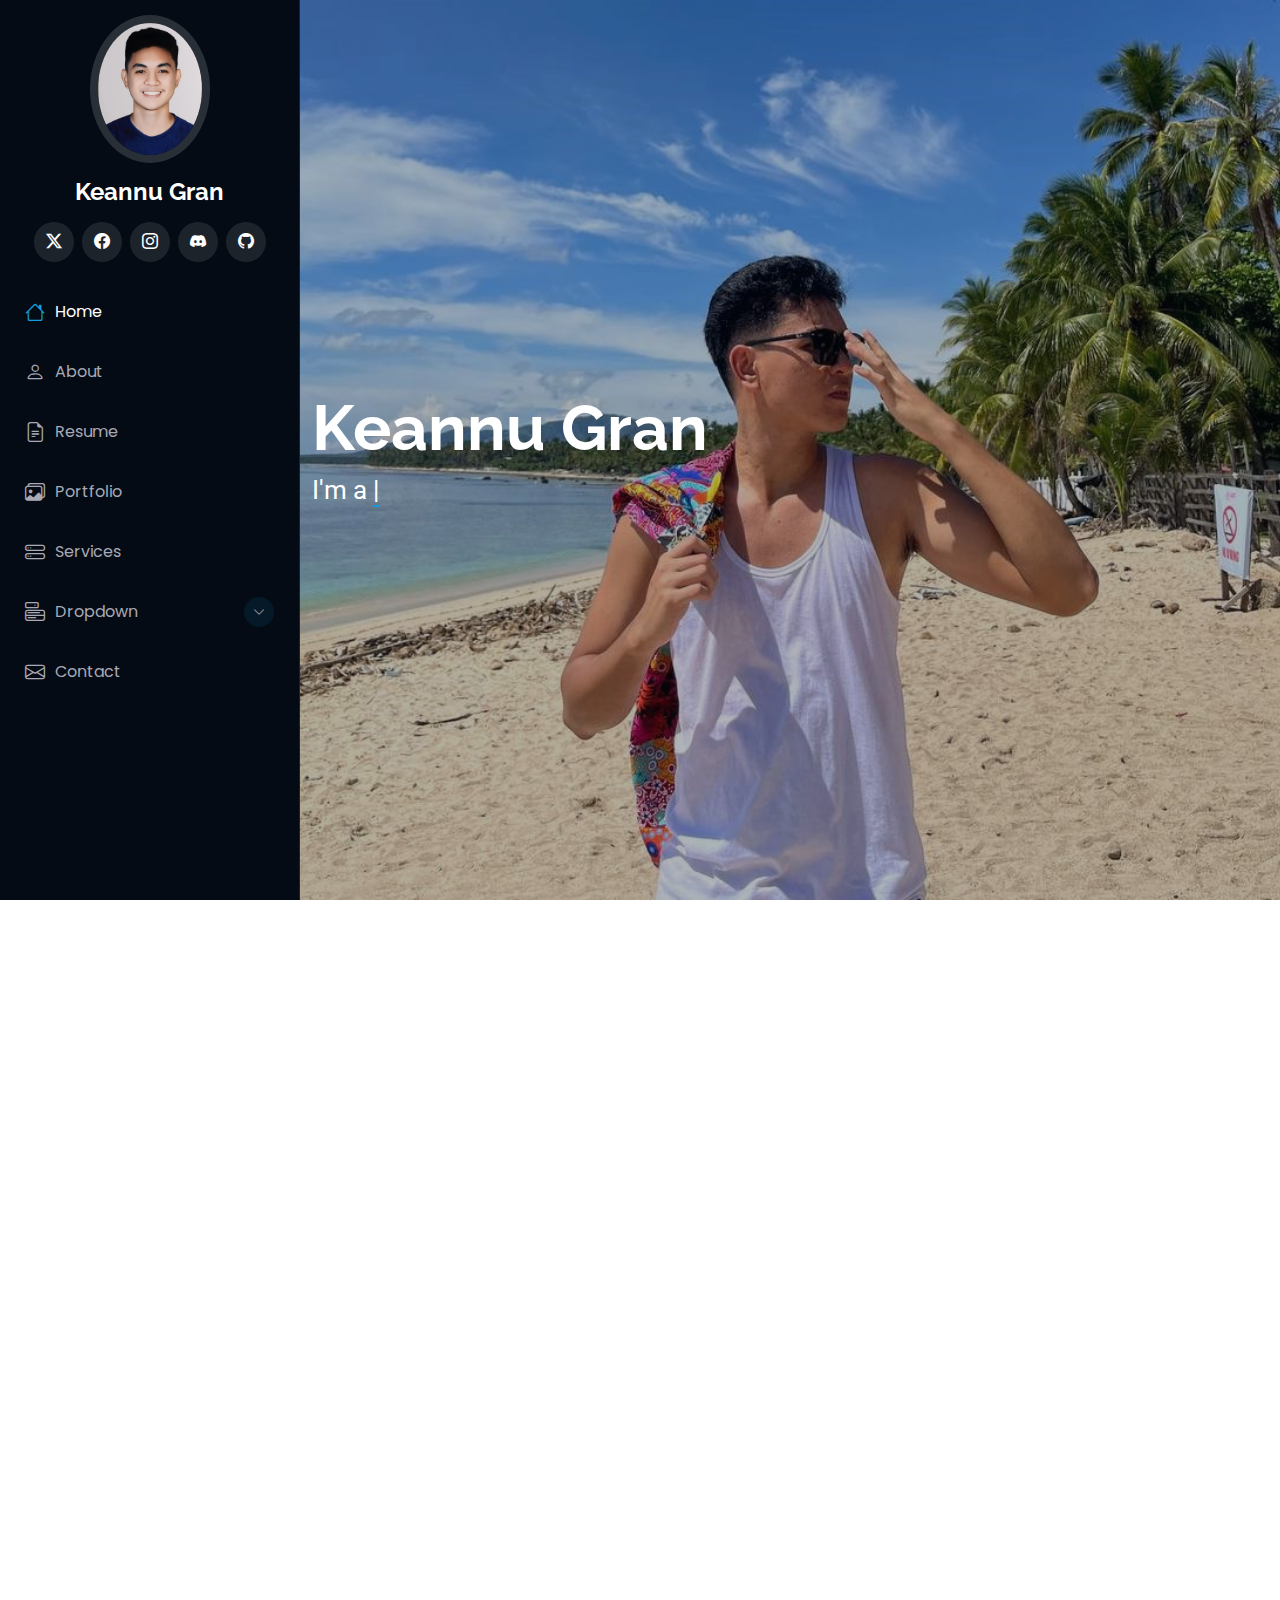
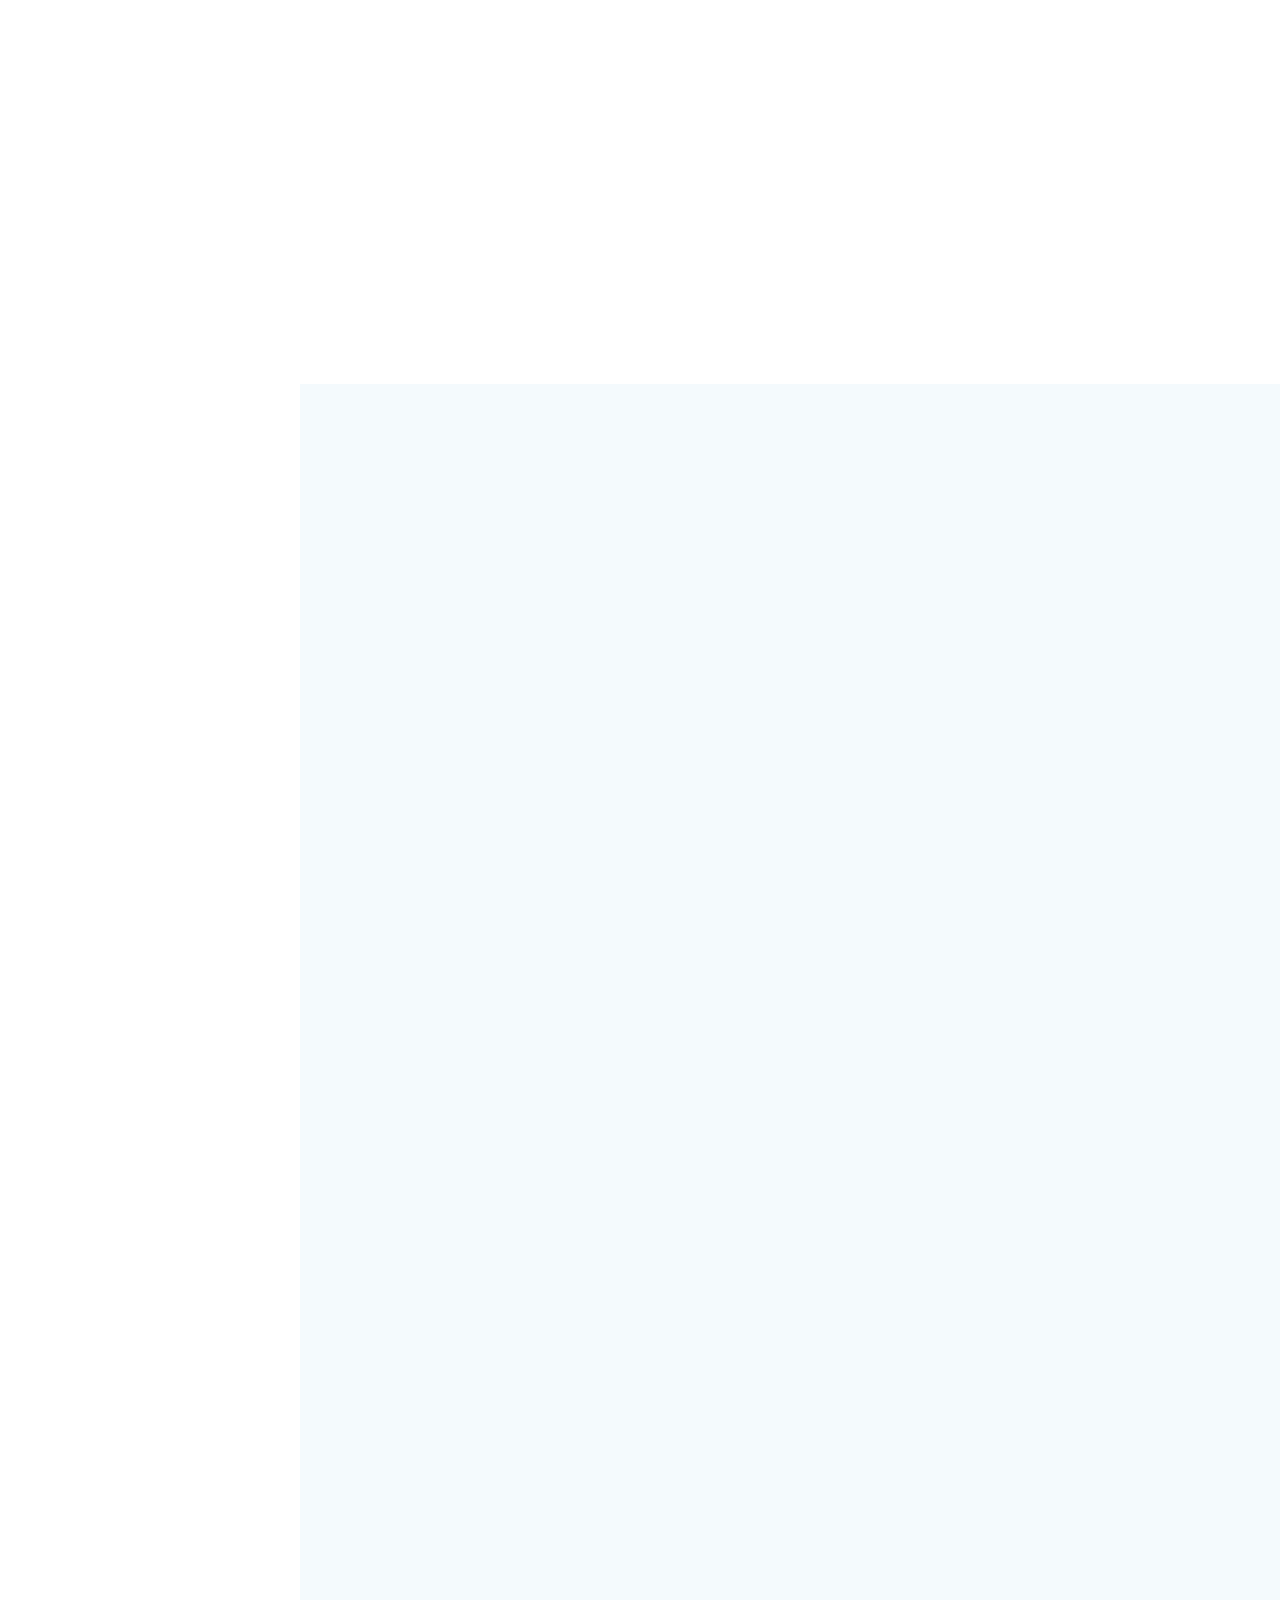
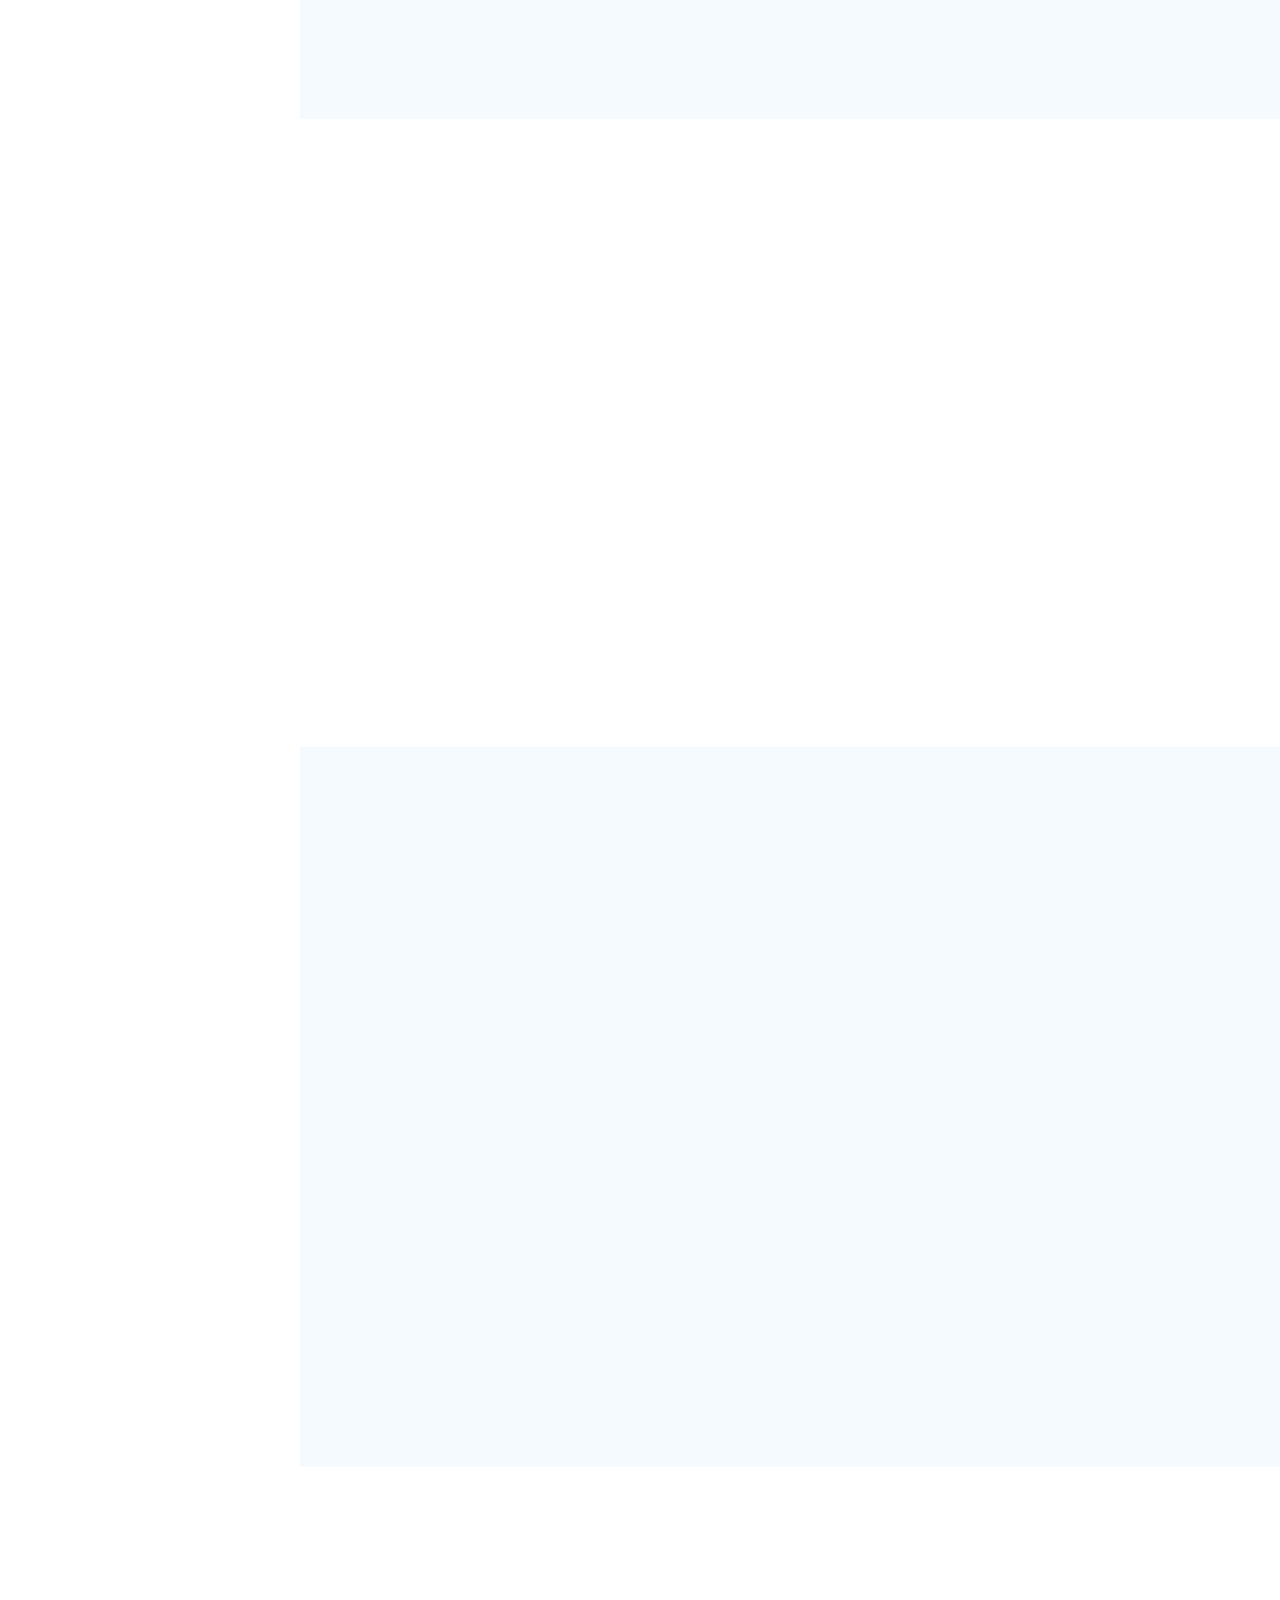
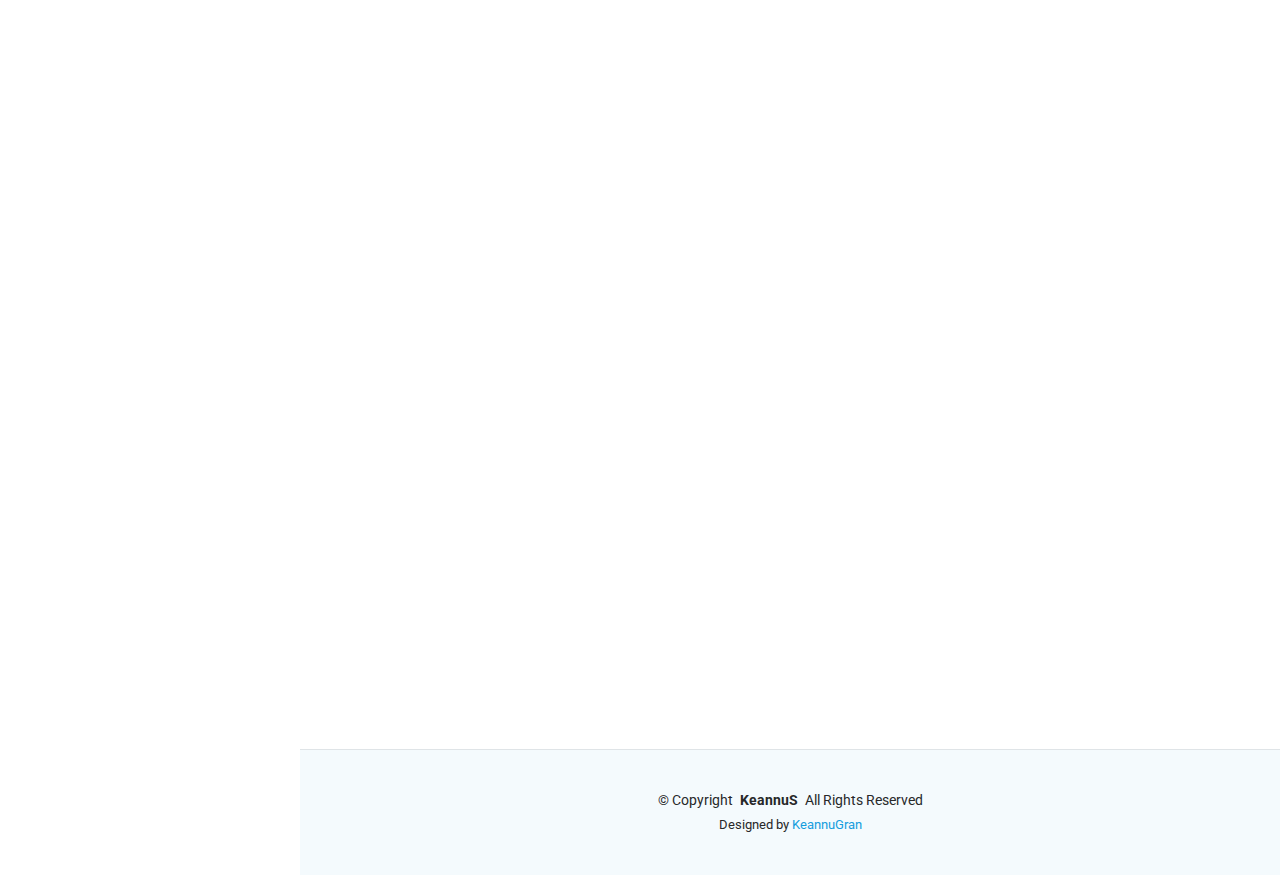
==== index.html @ 3f6cc51e "first commit" ====
<!DOCTYPE html>
<html lang="en">

<head>
  <meta charset="utf-8">
  <meta content="width=device-width, initial-scale=1.0" name="viewport">
  <title>Keannu Gran | Portfolio</title>
  <meta content="" name="description">
  <meta content="" name="keywords">

  <!-- Favicons -->
  <link href="assets/img/favicon.png" rel="icon">
  <link href="assets/img/apple-touch-icon.png" rel="apple-touch-icon">

  <!-- Fonts -->
  <link href="https://fonts.googleapis.com" rel="preconnect">
  <link href="https://fonts.gstatic.com" rel="preconnect" crossorigin>
  <link href="https://fonts.googleapis.com/css2?family=Roboto:ital,wght@0,100;0,300;0,400;0,500;0,700;0,900;1,100;1,300;1,400;1,500;1,700;1,900&family=Poppins:ital,wght@0,100;0,200;0,300;0,400;0,500;0,600;0,700;0,800;0,900;1,100;1,200;1,300;1,400;1,500;1,600;1,700;1,800;1,900&family=Raleway:ital,wght@0,100;0,200;0,300;0,400;0,500;0,600;0,700;0,800;0,900;1,100;1,200;1,300;1,400;1,500;1,600;1,700;1,800;1,900&display=swap" rel="stylesheet">

  <!-- Vendor CSS Files -->
  <link href="assets/vendor/bootstrap/css/bootstrap.min.css" rel="stylesheet">
  <link href="assets/vendor/bootstrap-icons/bootstrap-icons.css" rel="stylesheet">
  <link href="assets/vendor/aos/aos.css" rel="stylesheet">
  <link href="assets/vendor/glightbox/css/glightbox.min.css" rel="stylesheet">
  <link href="assets/vendor/swiper/swiper-bundle.min.css" rel="stylesheet">

  <!-- Main CSS File -->
  <link href="assets/css/main.css" rel="stylesheet">
</head>

<body class="index-page">

  <header id="header" class="header dark-background d-flex flex-column">
    <i class="header-toggle d-xl-none bi bi-list"></i>

    <div class="profile-img">
      <img src="assets/img/my-profile-img.jpg" alt="" class="img-fluid rounded-circle">
    </div>

    <a href="index.html" class="logo d-flex align-items-center justify-content-center">
      <h1 class="sitename">Keannu Gran</h1>
    </a>

    <div class="social-links text-center">
      <a href="#" class="twitter"><i class="bi bi-twitter-x"></i></a>
      <a href="#" class="facebook"><i class="bi bi-facebook"></i></a>
      <a href="#" class="instagram"><i class="bi bi-instagram"></i></a>
      <a href="#" class="discord"><i class="bi bi-discord"></i></a> 
      <a href="#" class="github"><i class="bi bi-github"></i></a>
    </div>

    <nav id="navmenu" class="navmenu">
      <ul>
        <li><a href="#hero" class="active"><i class="bi bi-house navicon"></i>Home</a></li>
        <li><a href="#about"><i class="bi bi-person navicon"></i> About</a></li>
        <li><a href="#resume"><i class="bi bi-file-earmark-text navicon"></i> Resume</a></li>
        <li><a href="#portfolio"><i class="bi bi-images navicon"></i> Portfolio</a></li>
        <li><a href="#services"><i class="bi bi-hdd-stack navicon"></i> Services</a></li>
        <li class="dropdown"><a href="#"><i class="bi bi-menu-button navicon"></i> <span>Dropdown</span> <i class="bi bi-chevron-down toggle-dropdown"></i></a>
          <ul>
            <li><a href="#">Dropdown 1</a></li>
            <li class="dropdown"><a href="#"><span>Deep Dropdown</span> <i class="bi bi-chevron-down toggle-dropdown"></i></a>
              <ul>
                <li><a href="#">Deep Dropdown 1</a></li>
                <li><a href="#">Deep Dropdown 2</a></li>
                <li><a href="#">Deep Dropdown 3</a></li>
                <li><a href="#">Deep Dropdown 4</a></li>
                <li><a href="#">Deep Dropdown 5</a></li>
              </ul>
            </li>
            <li><a href="#">Dropdown 2</a></li>
            <li><a href="#">Dropdown 3</a></li>
            <li><a href="#">Dropdown 4</a></li>
          </ul>
        </li>
        <li><a href="#contact"><i class="bi bi-envelope navicon"></i> Contact</a></li>
      </ul>
    </nav>

  </header>

  <main class="main">

    <!-- Hero Section -->
    <section id="hero" class="hero section dark-background">

      <img src="assets/img/home-bg.jpg" alt="" data-aos="fade-in" class="">

      <div class="container" data-aos="fade-up" data-aos-delay="100">
        <h2>Keannu Gran</h2>
        <p>I'm a <span class="typed" data-typed-items="Programmer, Singer, Netizen">BSIT Student</span><span class="typed-cursor typed-cursor--blink" aria-hidden="true"></span><span class="typed-cursor typed-cursor--blink" aria-hidden="true"></span></p>
      </div>

    </section>
    <!-- /Hero Section -->

    <!-- About Section -->
    <section id="about" class="about section">

      <!-- Section Title -->
      <div class="container section-title" data-aos="fade-up">
        <h2>About</h2>
        <p>I adore singing and playing the acoustic guitar. As a highly goal-oriented individual, you’ll always find me immersed in some activity—I truly cherish every moment. Whether you place me in school or in church, my active spirit remains unwavering. And, of course, nurturing my spiritual self is a priority.</p>
      </div>
      <!-- End Section Title -->

      <div class="container" data-aos="fade-up" data-aos-delay="100">

        <div class="row gy-4 justify-content-center">
          <div class="col-lg-4">
            <img src="assets/img/my-profile-img.jpg" class="img-fluid" alt="">
          </div>
          <div class="col-lg-8 content">
            <h2>App &amp; Web Developer.</h2>
            <p class="fst-italic py-3">
              Started making web and mobile applications to make projects for school and personal projects for our church's needs.
            </p>
            <div class="row">
              <div class="col-lg-6">
                <ul>
                  <li><i class="bi bi-chevron-right"></i> <strong>Birthday:</strong> <span>19 June 2002</span></li>
                  <li><i class="bi bi-chevron-right"></i> <strong>Website:</strong> <span>www.example.com</span></li>
                  <li><i class="bi bi-chevron-right"></i> <strong>Phone:</strong> <span>+63 921-660-4786</span></li>
                  <li><i class="bi bi-chevron-right"></i> <strong>City:</strong> <span>Panabo City,  Davao del Norte</span></li>
                </ul>
              </div>
              <div class="col-lg-6">
                <ul>
                  <li><i class="bi bi-chevron-right"></i> <strong>Age:</strong> <span>22</span></li>
                  <li><i class="bi bi-chevron-right"></i> <strong>Course:</strong> <span>BS in Information Technology</span></li>
                  <li><i class="bi bi-chevron-right"></i> <strong>Email:</strong> <span>main.grankeannu@gmail.com</span></li>
                  <li><i class="bi bi-chevron-right"></i> <strong>Religion:</strong> <span>Christian</span></li>
                </ul>
              </div>
            </div>
            <p class="py-3">
              Officiis eligendi itaque labore et dolorum mollitia officiis optio vero. Quisquam sunt adipisci omnis et ut. Nulla accusantium dolor incidunt officia tempore. Et eius omnis.
              Cupiditate ut dicta maxime officiis quidem quia. Sed et consectetur qui quia repellendus itaque neque.
            </p>
          </div>
        </div>

      </div>

    </section><!-- /About Section -->

    <!-- Stats Section -->
    <section id="stats" class="stats section">

      <div class="container" data-aos="fade-up" data-aos-delay="100">

        <div class="row gy-4">

          <div class="col-lg-3 col-md-6">
            <div class="stats-item">
              <i class="bi bi-emoji-smile"></i>
              <span data-purecounter-start="0" data-purecounter-end="232" data-purecounter-duration="1" class="purecounter"></span>
              <p><strong>Happy Clients</strong> <span>consequuntur quae</span></p>
            </div>
          </div><!-- End Stats Item -->

          <div class="col-lg-3 col-md-6">
            <div class="stats-item">
              <i class="bi bi-journal-richtext"></i>
              <span data-purecounter-start="0" data-purecounter-end="521" data-purecounter-duration="1" class="purecounter"></span>
              <p><strong>Projects</strong> <span>adipisci atque cum quia aut</span></p>
            </div>
          </div><!-- End Stats Item -->

          <div class="col-lg-3 col-md-6">
            <div class="stats-item">
              <i class="bi bi-headset"></i>
              <span data-purecounter-start="0" data-purecounter-end="1453" data-purecounter-duration="1" class="purecounter"></span>
              <p><strong>Hours Of Support</strong> <span>aut commodi quaerat</span></p>
            </div>
          </div><!-- End Stats Item -->

          <div class="col-lg-3 col-md-6">
            <div class="stats-item">
              <i class="bi bi-people"></i>
              <span data-purecounter-start="0" data-purecounter-end="32" data-purecounter-duration="1" class="purecounter"></span>
              <p><strong>Hard Workers</strong> <span>rerum asperiores dolor</span></p>
            </div>
          </div><!-- End Stats Item -->

        </div>

      </div>

    </section><!-- /Stats Section -->

    <!-- Skills Section -->
    <section id="skills" class="skills section light-background">

      <!-- Section Title -->
      <div class="container section-title" data-aos="fade-up">
        <h2>Skills</h2>
        <p>Necessitatibus eius consequatur ex aliquid fuga eum quidem sint consectetur velit</p>
      </div><!-- End Section Title -->

      <div class="container" data-aos="fade-up" data-aos-delay="100">

        <div class="row skills-content skills-animation">

          <div class="col-lg-6">

            <div class="progress">
              <span class="skill"><span>HTML</span> <i class="val">100%</i></span>
              <div class="progress-bar-wrap">
                <div class="progress-bar" role="progressbar" aria-valuenow="100" aria-valuemin="0" aria-valuemax="100"></div>
              </div>
            </div><!-- End Skills Item -->

            <div class="progress">
              <span class="skill"><span>CSS</span> <i class="val">90%</i></span>
              <div class="progress-bar-wrap">
                <div class="progress-bar" role="progressbar" aria-valuenow="90" aria-valuemin="0" aria-valuemax="100"></div>
              </div>
            </div><!-- End Skills Item -->

            <div class="progress">
              <span class="skill"><span>JavaScript</span> <i class="val">75%</i></span>
              <div class="progress-bar-wrap">
                <div class="progress-bar" role="progressbar" aria-valuenow="75" aria-valuemin="0" aria-valuemax="100"></div>
              </div>
            </div><!-- End Skills Item -->

          </div>

          <div class="col-lg-6">

            <div class="progress">
              <span class="skill"><span>PHP</span> <i class="val">80%</i></span>
              <div class="progress-bar-wrap">
                <div class="progress-bar" role="progressbar" aria-valuenow="80" aria-valuemin="0" aria-valuemax="100"></div>
              </div>
            </div><!-- End Skills Item -->

            <div class="progress">
              <span class="skill"><span>WordPress/CMS</span> <i class="val">90%</i></span>
              <div class="progress-bar-wrap">
                <div class="progress-bar" role="progressbar" aria-valuenow="90" aria-valuemin="0" aria-valuemax="100"></div>
              </div>
            </div><!-- End Skills Item -->

            <div class="progress">
              <span class="skill"><span>Photoshop</span> <i class="val">55%</i></span>
              <div class="progress-bar-wrap">
                <div class="progress-bar" role="progressbar" aria-valuenow="55" aria-valuemin="0" aria-valuemax="100"></div>
              </div>
            </div><!-- End Skills Item -->

          </div>

        </div>

      </div>

    </section><!-- /Skills Section -->

    <!-- Resume Section -->
    <section id="resume" class="resume section">

      <!-- Section Title -->
      <div class="container section-title" data-aos="fade-up">
        <h2>Resume</h2>
        <p>Magnam dolores commodi suscipit. Necessitatibus eius consequatur ex aliquid fuga eum quidem. Sit sint consectetur velit. Quisquam quos quisquam cupiditate. Et nemo qui impedit suscipit alias ea. Quia fugiat sit in iste officiis commodi quidem hic quas.</p>
      </div><!-- End Section Title -->

      <div class="container">

        <div class="row">

          <div class="col-lg-6" data-aos="fade-up" data-aos-delay="100">
            <h3 class="resume-title">Sumary</h3>

            <div class="resume-item pb-0">
              <h4>Brandon Johnson</h4>
              <p><em>Innovative and deadline-driven Graphic Designer with 3+ years of experience designing and developing user-centered digital/print marketing material from initial concept to final, polished deliverable.</em></p>
              <ul>
                <li>Portland par 127,Orlando, FL</li>
                <li>(123) 456-7891</li>
                <li>alice.barkley@example.com</li>
              </ul>
            </div><!-- Edn Resume Item -->

            <h3 class="resume-title">Education</h3>
            <div class="resume-item">
              <h4>Master of Fine Arts &amp; Graphic Design</h4>
              <h5>2015 - 2016</h5>
              <p><em>Rochester Institute of Technology, Rochester, NY</em></p>
              <p>Qui deserunt veniam. Et sed aliquam labore tempore sed quisquam iusto autem sit. Ea vero voluptatum qui ut dignissimos deleniti nerada porti sand markend</p>
            </div><!-- Edn Resume Item -->

            <div class="resume-item">
              <h4>Bachelor of Fine Arts &amp; Graphic Design</h4>
              <h5>2010 - 2014</h5>
              <p><em>Rochester Institute of Technology, Rochester, NY</em></p>
              <p>Quia nobis sequi est occaecati aut. Repudiandae et iusto quae reiciendis et quis Eius vel ratione eius unde vitae rerum voluptates asperiores voluptatem Earum molestiae consequatur neque etlon sader mart dila</p>
            </div><!-- Edn Resume Item -->

          </div>

          <div class="col-lg-6" data-aos="fade-up" data-aos-delay="200">
            <h3 class="resume-title">Professional Experience</h3>
            <div class="resume-item">
              <h4>Senior graphic design specialist</h4>
              <h5>2019 - Present</h5>
              <p><em>Experion, New York, NY </em></p>
              <ul>
                <li>Lead in the design, development, and implementation of the graphic, layout, and production communication materials</li>
                <li>Delegate tasks to the 7 members of the design team and provide counsel on all aspects of the project. </li>
                <li>Supervise the assessment of all graphic materials in order to ensure quality and accuracy of the design</li>
                <li>Oversee the efficient use of production project budgets ranging from $2,000 - $25,000</li>
              </ul>
            </div><!-- Edn Resume Item -->

            <div class="resume-item">
              <h4>Graphic design specialist</h4>
              <h5>2017 - 2018</h5>
              <p><em>Stepping Stone Advertising, New York, NY</em></p>
              <ul>
                <li>Developed numerous marketing programs (logos, brochures,infographics, presentations, and advertisements).</li>
                <li>Managed up to 5 projects or tasks at a given time while under pressure</li>
                <li>Recommended and consulted with clients on the most appropriate graphic design</li>
                <li>Created 4+ design presentations and proposals a month for clients and account managers</li>
              </ul>
            </div><!-- Edn Resume Item -->

          </div>

        </div>

      </div>

    </section><!-- /Resume Section -->

    <!-- Portfolio Section -->
    <section id="portfolio" class="portfolio section light-background">

      <!-- Section Title -->
      <div class="container section-title" data-aos="fade-up">
        <h2>Portfolio</h2>
        <p>Magnam dolores commodi suscipit. Necessitatibus eius consequatur ex aliquid fuga eum quidem. Sit sint consectetur velit. Quisquam quos quisquam cupiditate. Et nemo qui impedit suscipit alias ea. Quia fugiat sit in iste officiis commodi quidem hic quas.</p>
      </div><!-- End Section Title -->

      <div class="container">

        <div class="isotope-layout" data-default-filter="*" data-layout="masonry" data-sort="original-order">

          <ul class="portfolio-filters isotope-filters" data-aos="fade-up" data-aos-delay="100">
            <li data-filter="*" class="filter-active">All</li>
            <li data-filter=".filter-app">App</li>
            <li data-filter=".filter-product">Product</li>
            <li data-filter=".filter-branding">Branding</li>
            <li data-filter=".filter-books">Books</li>
          </ul><!-- End Portfolio Filters -->

          <div class="row gy-4 isotope-container" data-aos="fade-up" data-aos-delay="200">

            <div class="col-lg-4 col-md-6 portfolio-item isotope-item filter-app">
              <div class="portfolio-content h-100">
                <img src="assets/img/portfolio/app-1.jpg" class="img-fluid" alt="">
                <div class="portfolio-info">
                  <h4>App 1</h4>
                  <p>Lorem ipsum, dolor sit amet consectetur</p>
                  <a href="assets/img/portfolio/app-1.jpg" title="App 1" data-gallery="portfolio-gallery-app" class="glightbox preview-link"><i class="bi bi-zoom-in"></i></a>
                  <a href="portfolio-details.html" title="More Details" class="details-link"><i class="bi bi-link-45deg"></i></a>
                </div>
              </div>
            </div><!-- End Portfolio Item -->

            <div class="col-lg-4 col-md-6 portfolio-item isotope-item filter-product">
              <div class="portfolio-content h-100">
                <img src="assets/img/portfolio/product-1.jpg" class="img-fluid" alt="">
                <div class="portfolio-info">
                  <h4>Product 1</h4>
                  <p>Lorem ipsum, dolor sit amet consectetur</p>
                  <a href="assets/img/portfolio/product-1.jpg" title="Product 1" data-gallery="portfolio-gallery-product" class="glightbox preview-link"><i class="bi bi-zoom-in"></i></a>
                  <a href="portfolio-details.html" title="More Details" class="details-link"><i class="bi bi-link-45deg"></i></a>
                </div>
              </div>
            </div><!-- End Portfolio Item -->

            <div class="col-lg-4 col-md-6 portfolio-item isotope-item filter-branding">
              <div class="portfolio-content h-100">
                <img src="assets/img/portfolio/branding-1.jpg" class="img-fluid" alt="">
                <div class="portfolio-info">
                  <h4>Branding 1</h4>
                  <p>Lorem ipsum, dolor sit amet consectetur</p>
                  <a href="assets/img/portfolio/branding-1.jpg" title="Branding 1" data-gallery="portfolio-gallery-branding" class="glightbox preview-link"><i class="bi bi-zoom-in"></i></a>
                  <a href="portfolio-details.html" title="More Details" class="details-link"><i class="bi bi-link-45deg"></i></a>
                </div>
              </div>
            </div><!-- End Portfolio Item -->

            <div class="col-lg-4 col-md-6 portfolio-item isotope-item filter-books">
              <div class="portfolio-content h-100">
                <img src="assets/img/portfolio/books-1.jpg" class="img-fluid" alt="">
                <div class="portfolio-info">
                  <h4>Books 1</h4>
                  <p>Lorem ipsum, dolor sit amet consectetur</p>
                  <a href="assets/img/portfolio/books-1.jpg" title="Branding 1" data-gallery="portfolio-gallery-book" class="glightbox preview-link"><i class="bi bi-zoom-in"></i></a>
                  <a href="portfolio-details.html" title="More Details" class="details-link"><i class="bi bi-link-45deg"></i></a>
                </div>
              </div>
            </div><!-- End Portfolio Item -->

            <div class="col-lg-4 col-md-6 portfolio-item isotope-item filter-app">
              <div class="portfolio-content h-100">
                <img src="assets/img/portfolio/app-2.jpg" class="img-fluid" alt="">
                <div class="portfolio-info">
                  <h4>App 2</h4>
                  <p>Lorem ipsum, dolor sit amet consectetur</p>
                  <a href="assets/img/portfolio/app-2.jpg" title="App 2" data-gallery="portfolio-gallery-app" class="glightbox preview-link"><i class="bi bi-zoom-in"></i></a>
                  <a href="portfolio-details.html" title="More Details" class="details-link"><i class="bi bi-link-45deg"></i></a>
                </div>
              </div>
            </div><!-- End Portfolio Item -->

            <div class="col-lg-4 col-md-6 portfolio-item isotope-item filter-product">
              <div class="portfolio-content h-100">
                <img src="assets/img/portfolio/product-2.jpg" class="img-fluid" alt="">
                <div class="portfolio-info">
                  <h4>Product 2</h4>
                  <p>Lorem ipsum, dolor sit amet consectetur</p>
                  <a href="assets/img/portfolio/product-2.jpg" title="Product 2" data-gallery="portfolio-gallery-product" class="glightbox preview-link"><i class="bi bi-zoom-in"></i></a>
                  <a href="portfolio-details.html" title="More Details" class="details-link"><i class="bi bi-link-45deg"></i></a>
                </div>
              </div>
            </div><!-- End Portfolio Item -->

            <div class="col-lg-4 col-md-6 portfolio-item isotope-item filter-branding">
              <div class="portfolio-content h-100">
                <img src="assets/img/portfolio/branding-2.jpg" class="img-fluid" alt="">
                <div class="portfolio-info">
                  <h4>Branding 2</h4>
                  <p>Lorem ipsum, dolor sit amet consectetur</p>
                  <a href="assets/img/portfolio/branding-2.jpg" title="Branding 2" data-gallery="portfolio-gallery-branding" class="glightbox preview-link"><i class="bi bi-zoom-in"></i></a>
                  <a href="portfolio-details.html" title="More Details" class="details-link"><i class="bi bi-link-45deg"></i></a>
                </div>
              </div>
            </div><!-- End Portfolio Item -->

            <div class="col-lg-4 col-md-6 portfolio-item isotope-item filter-books">
              <div class="portfolio-content h-100">
                <img src="assets/img/portfolio/books-2.jpg" class="img-fluid" alt="">
                <div class="portfolio-info">
                  <h4>Books 2</h4>
                  <p>Lorem ipsum, dolor sit amet consectetur</p>
                  <a href="assets/img/portfolio/books-2.jpg" title="Branding 2" data-gallery="portfolio-gallery-book" class="glightbox preview-link"><i class="bi bi-zoom-in"></i></a>
                  <a href="portfolio-details.html" title="More Details" class="details-link"><i class="bi bi-link-45deg"></i></a>
                </div>
              </div>
            </div><!-- End Portfolio Item -->

            <div class="col-lg-4 col-md-6 portfolio-item isotope-item filter-app">
              <div class="portfolio-content h-100">
                <img src="assets/img/portfolio/app-3.jpg" class="img-fluid" alt="">
                <div class="portfolio-info">
                  <h4>App 3</h4>
                  <p>Lorem ipsum, dolor sit amet consectetur</p>
                  <a href="assets/img/portfolio/app-3.jpg" title="App 3" data-gallery="portfolio-gallery-app" class="glightbox preview-link"><i class="bi bi-zoom-in"></i></a>
                  <a href="portfolio-details.html" title="More Details" class="details-link"><i class="bi bi-link-45deg"></i></a>
                </div>
              </div>
            </div><!-- End Portfolio Item -->

            <div class="col-lg-4 col-md-6 portfolio-item isotope-item filter-product">
              <div class="portfolio-content h-100">
                <img src="assets/img/portfolio/product-3.jpg" class="img-fluid" alt="">
                <div class="portfolio-info">
                  <h4>Product 3</h4>
                  <p>Lorem ipsum, dolor sit amet consectetur</p>
                  <a href="assets/img/portfolio/product-3.jpg" title="Product 3" data-gallery="portfolio-gallery-product" class="glightbox preview-link"><i class="bi bi-zoom-in"></i></a>
                  <a href="portfolio-details.html" title="More Details" class="details-link"><i class="bi bi-link-45deg"></i></a>
                </div>
              </div>
            </div><!-- End Portfolio Item -->

            <div class="col-lg-4 col-md-6 portfolio-item isotope-item filter-branding">
              <div class="portfolio-content h-100">
                <img src="assets/img/portfolio/branding-3.jpg" class="img-fluid" alt="">
                <div class="portfolio-info">
                  <h4>Branding 3</h4>
                  <p>Lorem ipsum, dolor sit amet consectetur</p>
                  <a href="assets/img/portfolio/branding-3.jpg" title="Branding 2" data-gallery="portfolio-gallery-branding" class="glightbox preview-link"><i class="bi bi-zoom-in"></i></a>
                  <a href="portfolio-details.html" title="More Details" class="details-link"><i class="bi bi-link-45deg"></i></a>
                </div>
              </div>
            </div><!-- End Portfolio Item -->

            <div class="col-lg-4 col-md-6 portfolio-item isotope-item filter-books">
              <div class="portfolio-content h-100">
                <img src="assets/img/portfolio/books-3.jpg" class="img-fluid" alt="">
                <div class="portfolio-info">
                  <h4>Books 3</h4>
                  <p>Lorem ipsum, dolor sit amet consectetur</p>
                  <a href="assets/img/portfolio/books-3.jpg" title="Branding 3" data-gallery="portfolio-gallery-book" class="glightbox preview-link"><i class="bi bi-zoom-in"></i></a>
                  <a href="portfolio-details.html" title="More Details" class="details-link"><i class="bi bi-link-45deg"></i></a>
                </div>
              </div>
            </div><!-- End Portfolio Item -->

          </div><!-- End Portfolio Container -->

        </div>

      </div>

    </section><!-- /Portfolio Section -->

    <!-- Services Section -->
    <section id="services" class="services section">

      <!-- Section Title -->
      <div class="container section-title" data-aos="fade-up">
        <h2>Services</h2>
        <p>Magnam dolores commodi suscipit. Necessitatibus eius consequatur ex aliquid fuga eum quidem. Sit sint consectetur velit. Quisquam quos quisquam cupiditate. Et nemo qui impedit suscipit alias ea. Quia fugiat sit in iste officiis commodi quidem hic quas.</p>
      </div><!-- End Section Title -->

      <div class="container">

        <div class="row gy-4">

          <div class="col-lg-4 col-md-6 service-item d-flex" data-aos="fade-up" data-aos-delay="100">
            <div class="icon flex-shrink-0"><i class="bi bi-briefcase"></i></div>
            <div>
              <h4 class="title"><a href="service-details.html" class="stretched-link">Lorem Ipsum</a></h4>
              <p class="description">Voluptatum deleniti atque corrupti quos dolores et quas molestias excepturi sint occaecati cupiditate non provident</p>
            </div>
          </div>
          <!-- End Service Item -->

          <div class="col-lg-4 col-md-6 service-item d-flex" data-aos="fade-up" data-aos-delay="200">
            <div class="icon flex-shrink-0"><i class="bi bi-card-checklist"></i></div>
            <div>
              <h4 class="title"><a href="service-details.html" class="stretched-link">Dolor Sitema</a></h4>
              <p class="description">Minim veniam, quis nostrud exercitation ullamco laboris nisi ut aliquip ex ea commodo consequat tarad limino ata</p>
            </div>
          </div><!-- End Service Item -->

          <div class="col-lg-4 col-md-6 service-item d-flex" data-aos="fade-up" data-aos-delay="300">
            <div class="icon flex-shrink-0"><i class="bi bi-bar-chart"></i></div>
            <div>
              <h4 class="title"><a href="service-details.html" class="stretched-link">Sed ut perspiciatis</a></h4>
              <p class="description">Duis aute irure dolor in reprehenderit in voluptate velit esse cillum dolore eu fugiat nulla pariatur</p>
            </div>
          </div><!-- End Service Item -->

          <div class="col-lg-4 col-md-6 service-item d-flex" data-aos="fade-up" data-aos-delay="400">
            <div class="icon flex-shrink-0"><i class="bi bi-binoculars"></i></div>
            <div>
              <h4 class="title"><a href="service-details.html" class="stretched-link">Magni Dolores</a></h4>
              <p class="description">Excepteur sint occaecat cupidatat non proident, sunt in culpa qui officia deserunt mollit anim id est laborum</p>
            </div>
          </div><!-- End Service Item -->

          <div class="col-lg-4 col-md-6 service-item d-flex" data-aos="fade-up" data-aos-delay="500">
            <div class="icon flex-shrink-0"><i class="bi bi-brightness-high"></i></div>
            <div>
              <h4 class="title"><a href="service-details.html" class="stretched-link">Nemo Enim</a></h4>
              <p class="description">At vero eos et accusamus et iusto odio dignissimos ducimus qui blanditiis praesentium voluptatum deleniti atque</p>
            </div>
          </div><!-- End Service Item -->

          <div class="col-lg-4 col-md-6 service-item d-flex" data-aos="fade-up" data-aos-delay="600">
            <div class="icon flex-shrink-0"><i class="bi bi-calendar4-week"></i></div>
            <div>
              <h4 class="title"><a href="service-details.html" class="stretched-link">Eiusmod Tempor</a></h4>
              <p class="description">Et harum quidem rerum facilis est et expedita distinctio. Nam libero tempore, cum soluta nobis est eligendi</p>
            </div>
          </div><!-- End Service Item -->

        </div>

      </div>

    </section><!-- /Services Section -->

    <!-- Testimonials Section -->
    <section id="testimonials" class="testimonials section light-background">

      <!-- Section Title -->
      <div class="container section-title" data-aos="fade-up">
        <h2>Testimonials</h2>
        <p>Necessitatibus eius consequatur ex aliquid fuga eum quidem sint consectetur velit</p>
      </div><!-- End Section Title -->

      <div class="container" data-aos="fade-up" data-aos-delay="100">

        <div class="swiper init-swiper">
          <script type="application/json" class="swiper-config">
            {
              "loop": true,
              "speed": 600,
              "autoplay": {
                "delay": 5000
              },
              "slidesPerView": "auto",
              "pagination": {
                "el": ".swiper-pagination",
                "type": "bullets",
                "clickable": true
              },
              "breakpoints": {
                "320": {
                  "slidesPerView": 1,
                  "spaceBetween": 40
                },
                "1200": {
                  "slidesPerView": 3,
                  "spaceBetween": 1
                }
              }
            }
          </script>
          <div class="swiper-wrapper">

            <div class="swiper-slide">
              <div class="testimonial-item">
                <p>
                  <i class="bi bi-quote quote-icon-left"></i>
                  <span>Proin iaculis purus consequat sem cure digni ssim donec porttitora entum suscipit rhoncus. Accusantium quam, ultricies eget id, aliquam eget nibh et. Maecen aliquam, risus at semper.</span>
                  <i class="bi bi-quote quote-icon-right"></i>
                </p>
                <img src="assets/img/testimonials/testimonials-1.jpg" class="testimonial-img" alt="">
                <h3>Saul Goodman</h3>
                <h4>Ceo &amp; Founder</h4>
              </div>
            </div><!-- End testimonial item -->

            <div class="swiper-slide">
              <div class="testimonial-item">
                <p>
                  <i class="bi bi-quote quote-icon-left"></i>
                  <span>Export tempor illum tamen malis malis eram quae irure esse labore quem cillum quid malis quorum velit fore eram velit sunt aliqua noster fugiat irure amet legam anim culpa.</span>
                  <i class="bi bi-quote quote-icon-right"></i>
                </p>
                <img src="assets/img/testimonials/testimonials-2.jpg" class="testimonial-img" alt="">
                <h3>Sara Wilsson</h3>
                <h4>Designer</h4>
              </div>
            </div><!-- End testimonial item -->

            <div class="swiper-slide">
              <div class="testimonial-item">
                <p>
                  <i class="bi bi-quote quote-icon-left"></i>
                  <span>Enim nisi quem export duis labore cillum quae magna enim sint quorum nulla quem veniam duis minim tempor labore quem eram duis noster aute amet eram fore quis sint minim.</span>
                  <i class="bi bi-quote quote-icon-right"></i>
                </p>
                <img src="assets/img/testimonials/testimonials-3.jpg" class="testimonial-img" alt="">
                <h3>Jena Karlis</h3>
                <h4>Store Owner</h4>
              </div>
            </div><!-- End testimonial item -->

            <div class="swiper-slide">
              <div class="testimonial-item">
                <p>
                  <i class="bi bi-quote quote-icon-left"></i>
                  <span>Fugiat enim eram quae cillum dolore dolor amet nulla culpa multos export minim fugiat dolor enim duis veniam ipsum anim magna sunt elit fore quem dolore labore illum veniam.</span>
                  <i class="bi bi-quote quote-icon-right"></i>
                </p>
                <img src="assets/img/testimonials/testimonials-4.jpg" class="testimonial-img" alt="">
                <h3>Matt Brandon</h3>
                <h4>Freelancer</h4>
              </div>
            </div><!-- End testimonial item -->

            <div class="swiper-slide">
              <div class="testimonial-item">
                <p>
                  <i class="bi bi-quote quote-icon-left"></i>
                  <span>Quis quorum aliqua sint quem legam fore sunt eram irure aliqua veniam tempor noster veniam sunt culpa nulla illum cillum fugiat legam esse veniam culpa fore nisi cillum quid.</span>
                  <i class="bi bi-quote quote-icon-right"></i>
                </p>
                <img src="assets/img/testimonials/testimonials-5.jpg" class="testimonial-img" alt="">
                <h3>John Larson</h3>
                <h4>Entrepreneur</h4>
              </div>
            </div><!-- End testimonial item -->

          </div>
          <div class="swiper-pagination"></div>
        </div>

      </div>

    </section><!-- /Testimonials Section -->

    <!-- Contact Section -->
    <section id="contact" class="contact section">

      <!-- Section Title -->
      <div class="container section-title" data-aos="fade-up">
        <h2>Contact</h2>
        <p>Necessitatibus eius consequatur ex aliquid fuga eum quidem sint consectetur velit</p>
      </div><!-- End Section Title -->

      <div class="container" data-aos="fade-up" data-aos-delay="100">

        <div class="row gy-4">

          <div class="col-lg-5">

            <div class="info-wrap">
              <div class="info-item d-flex" data-aos="fade-up" data-aos-delay="200">
                <i class="bi bi-geo-alt flex-shrink-0"></i>
                <div>
                  <h3>Address</h3>
                  <p>A108 Adam Street, New York, NY 535022</p>
                </div>
              </div><!-- End Info Item -->

              <div class="info-item d-flex" data-aos="fade-up" data-aos-delay="300">
                <i class="bi bi-telephone flex-shrink-0"></i>
                <div>
                  <h3>Call Us</h3>
                  <p>+1 5589 55488 55</p>
                </div>
              </div><!-- End Info Item -->

              <div class="info-item d-flex" data-aos="fade-up" data-aos-delay="400">
                <i class="bi bi-envelope flex-shrink-0"></i>
                <div>
                  <h3>Email Us</h3>
                  <p>info@example.com</p>
                </div>
              </div><!-- End Info Item -->

              <iframe src="https://www.google.com/maps/embed?pb=!1m14!1m8!1m3!1d48389.78314118045!2d-74.006138!3d40.710059!3m2!1i1024!2i768!4f13.1!3m3!1m2!1s0x89c25a22a3bda30d%3A0xb89d1fe6bc499443!2sDowntown%20Conference%20Center!5e0!3m2!1sen!2sus!4v1676961268712!5m2!1sen!2sus" frameborder="0" style="border:0; width: 100%; height: 270px;" allowfullscreen="" loading="lazy" referrerpolicy="no-referrer-when-downgrade"></iframe>
            </div>
          </div>

          <div class="col-lg-7">
            <form action="forms/contact.php" method="post" class="php-email-form" data-aos="fade-up" data-aos-delay="200">
              <div class="row gy-4">

                <div class="col-md-6">
                  <label for="name-field" class="pb-2">Your Name</label>
                  <input type="text" name="name" id="name-field" class="form-control" required="">
                </div>

                <div class="col-md-6">
                  <label for="email-field" class="pb-2">Your Email</label>
                  <input type="email" class="form-control" name="email" id="email-field" required="">
                </div>

                <div class="col-md-12">
                  <label for="subject-field" class="pb-2">Subject</label>
                  <input type="text" class="form-control" name="subject" id="subject-field" required="">
                </div>

                <div class="col-md-12">
                  <label for="message-field" class="pb-2">Message</label>
                  <textarea class="form-control" name="message" rows="10" id="message-field" required=""></textarea>
                </div>

                <div class="col-md-12 text-center">
                  <div class="loading">Loading</div>
                  <div class="error-message"></div>
                  <div class="sent-message">Your message has been sent. Thank you!</div>

                  <button type="submit">Send Message</button>
                </div>

              </div>
            </form>
          </div><!-- End Contact Form -->

        </div>

      </div>

    </section><!-- /Contact Section -->

  </main>

  <footer id="footer" class="footer position-relative light-background">

    <div class="container">
      <div class="copyright text-center ">
        <p>© <span>Copyright</span> <strong class="px-1 sitename">KeannuS</strong> <span>All Rights Reserved</span></p>
      </div>
      <div class="credits">
        <!-- All the links in the footer should remain intact. -->
        <!-- You can delete the links only if you've purchased the pro version. -->
        <!-- Licensing information: https://bootstrapmade.com/license/ -->
        <!-- Purchase the pro version with working PHP/AJAX contact form: [buy-url] -->
        Designed by <a href="">KeannuGran</a>
      </div>
    </div>

  </footer>

  <!-- Scroll Top -->
  <a href="#" id="scroll-top" class="scroll-top d-flex align-items-center justify-content-center"><i class="bi bi-arrow-up-short"></i></a>

  <!-- Preloader -->
  <div id="preloader"></div>

  <!-- Vendor JS Files -->
  <script src="assets/vendor/bootstrap/js/bootstrap.bundle.min.js"></script>
  <script src="assets/vendor/php-email-form/validate.js"></script>
  <script src="assets/vendor/aos/aos.js"></script>
  <script src="assets/vendor/typed.js/typed.umd.js"></script>
  <script src="assets/vendor/purecounter/purecounter_vanilla.js"></script>
  <script src="assets/vendor/waypoints/noframework.waypoints.js"></script>
  <script src="assets/vendor/glightbox/js/glightbox.min.js"></script>
  <script src="assets/vendor/imagesloaded/imagesloaded.pkgd.min.js"></script>
  <script src="assets/vendor/isotope-layout/isotope.pkgd.min.js"></script>
  <script src="assets/vendor/swiper/swiper-bundle.min.js"></script>

  <!-- Main JS File -->
  <script src="assets/js/main.js"></script>

</body>

</html>
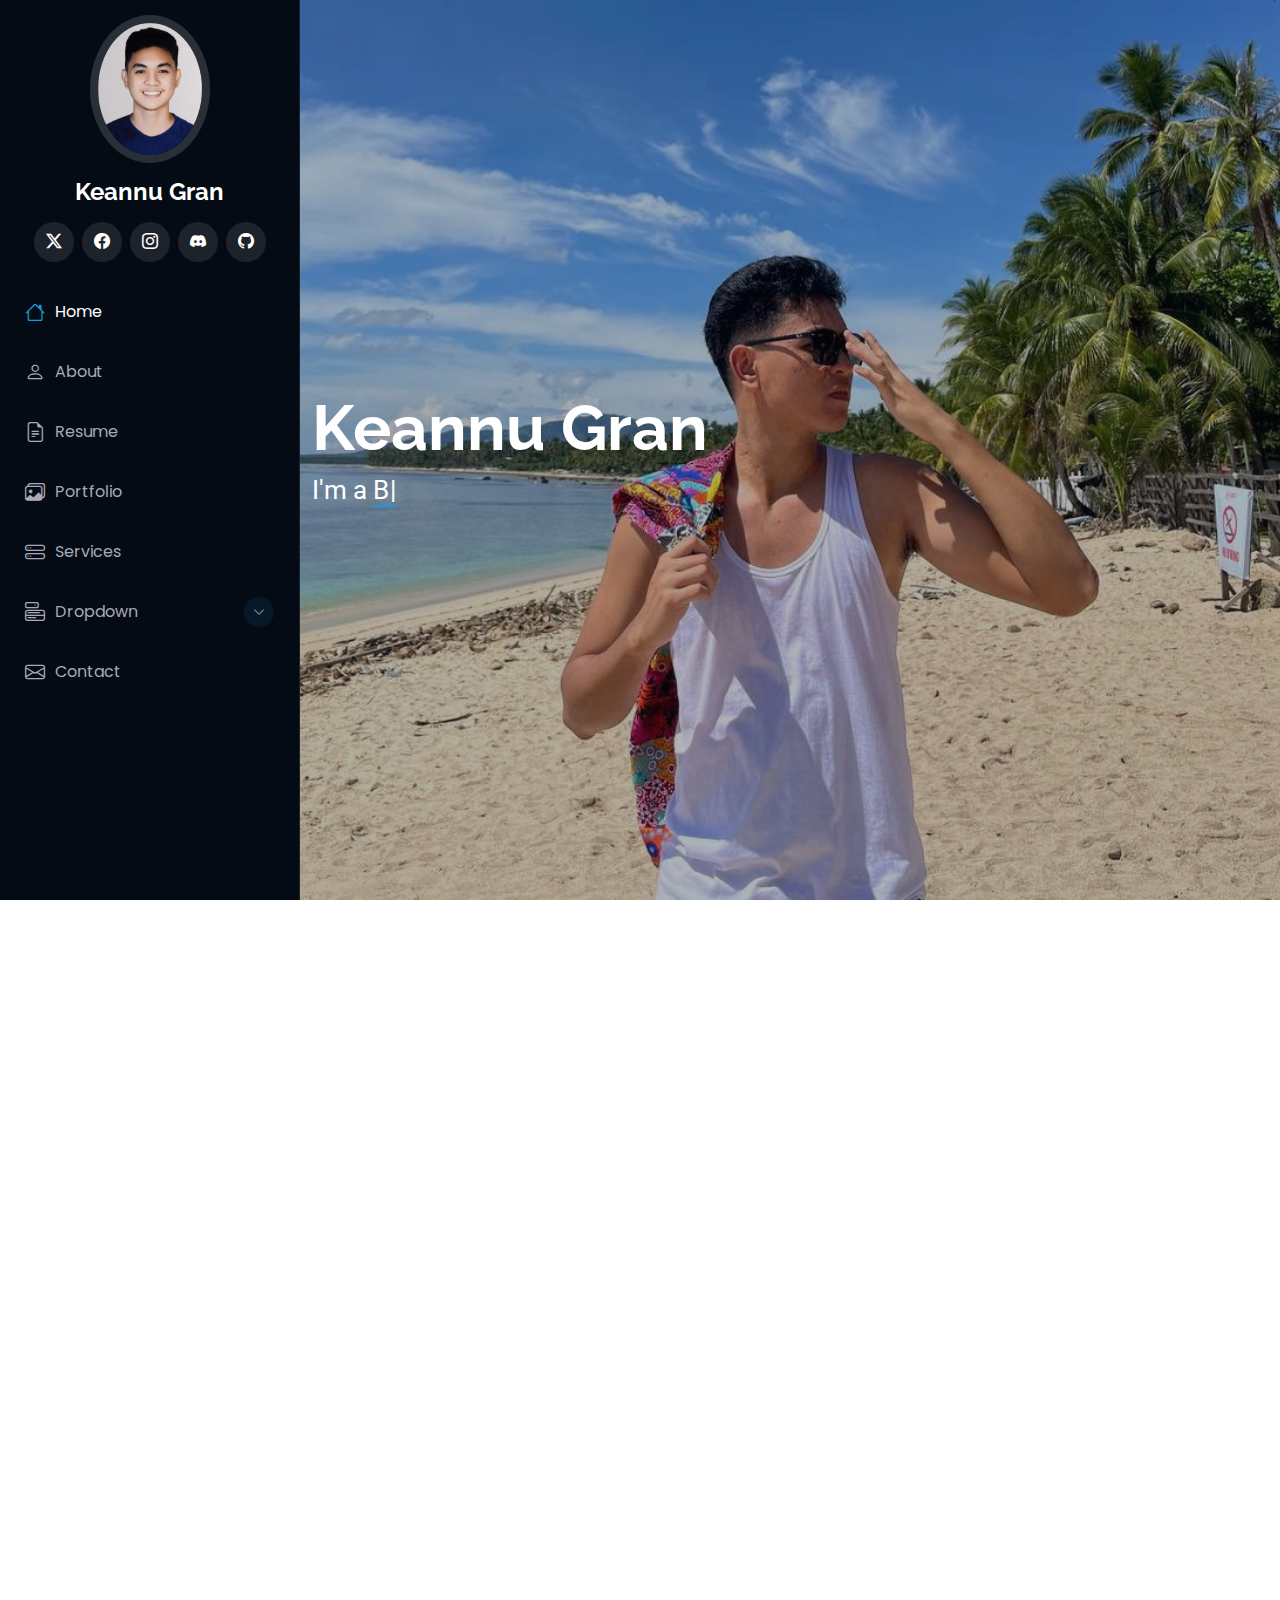
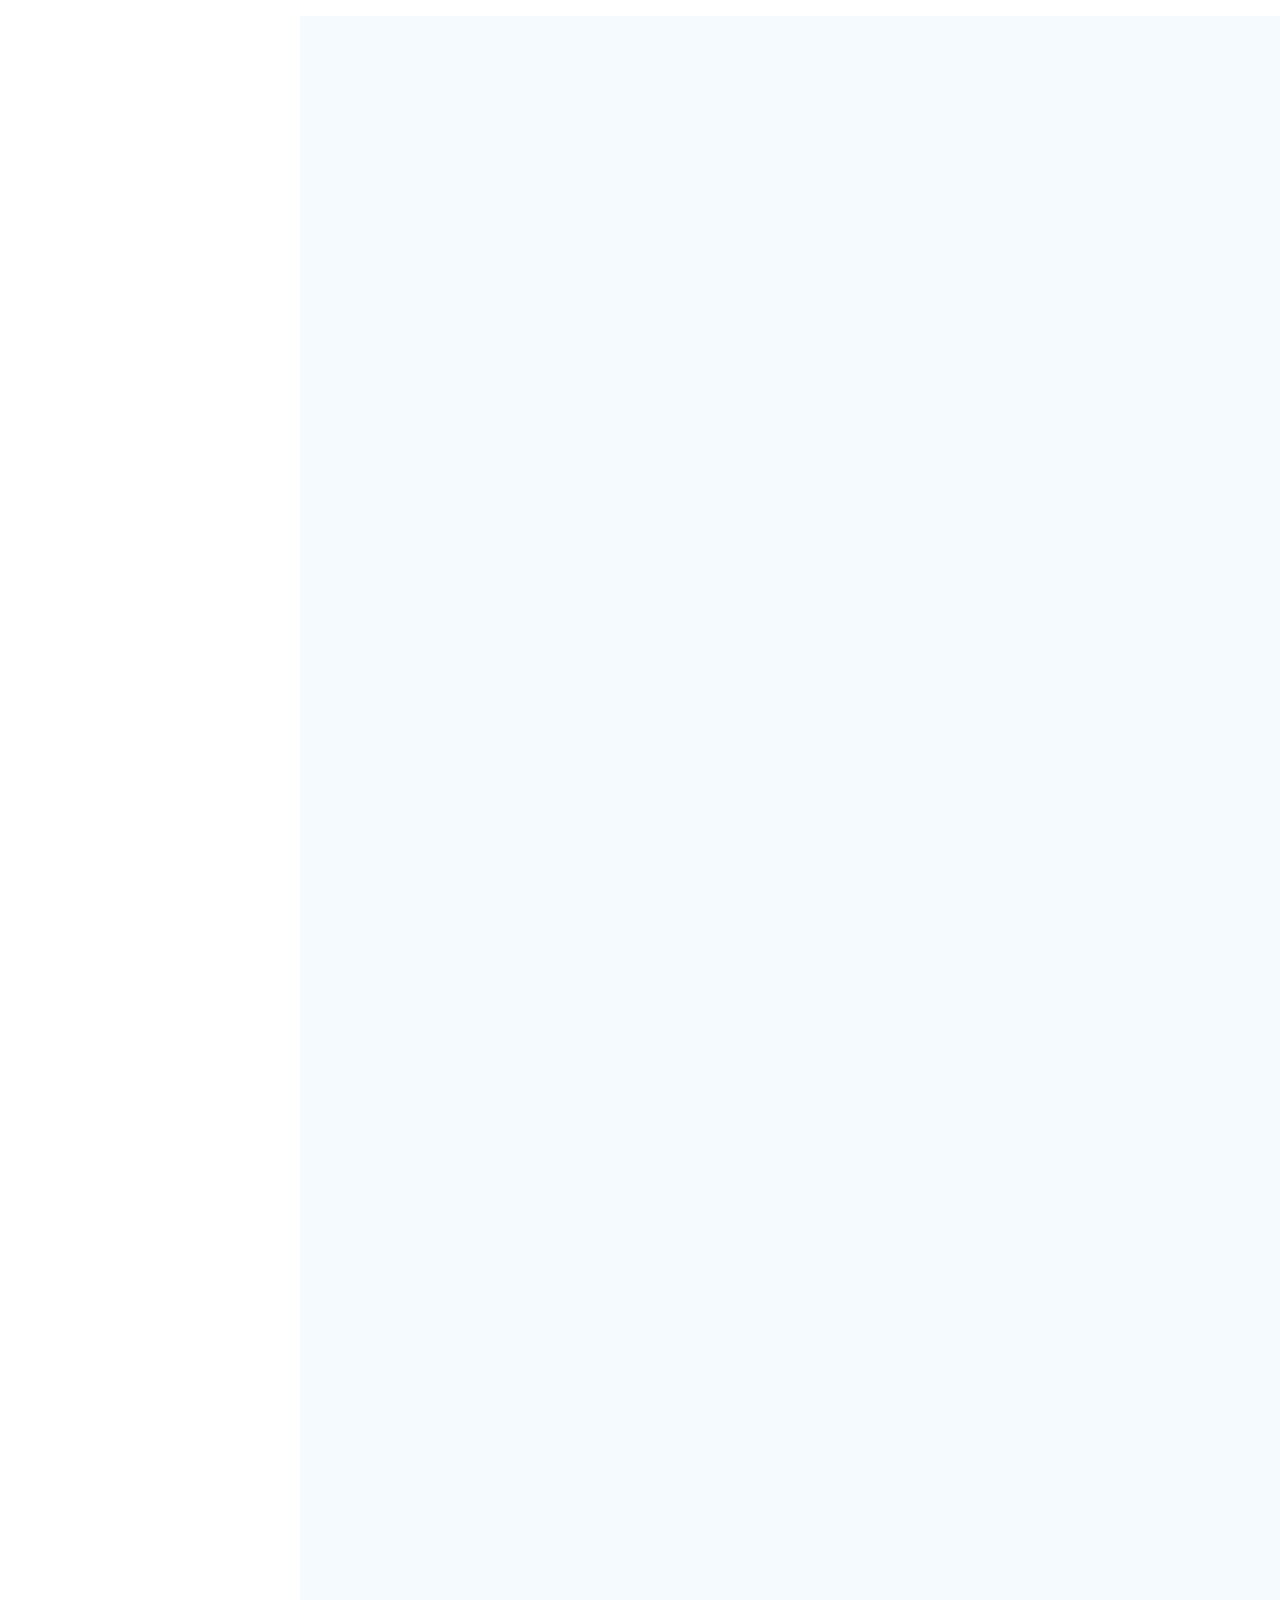
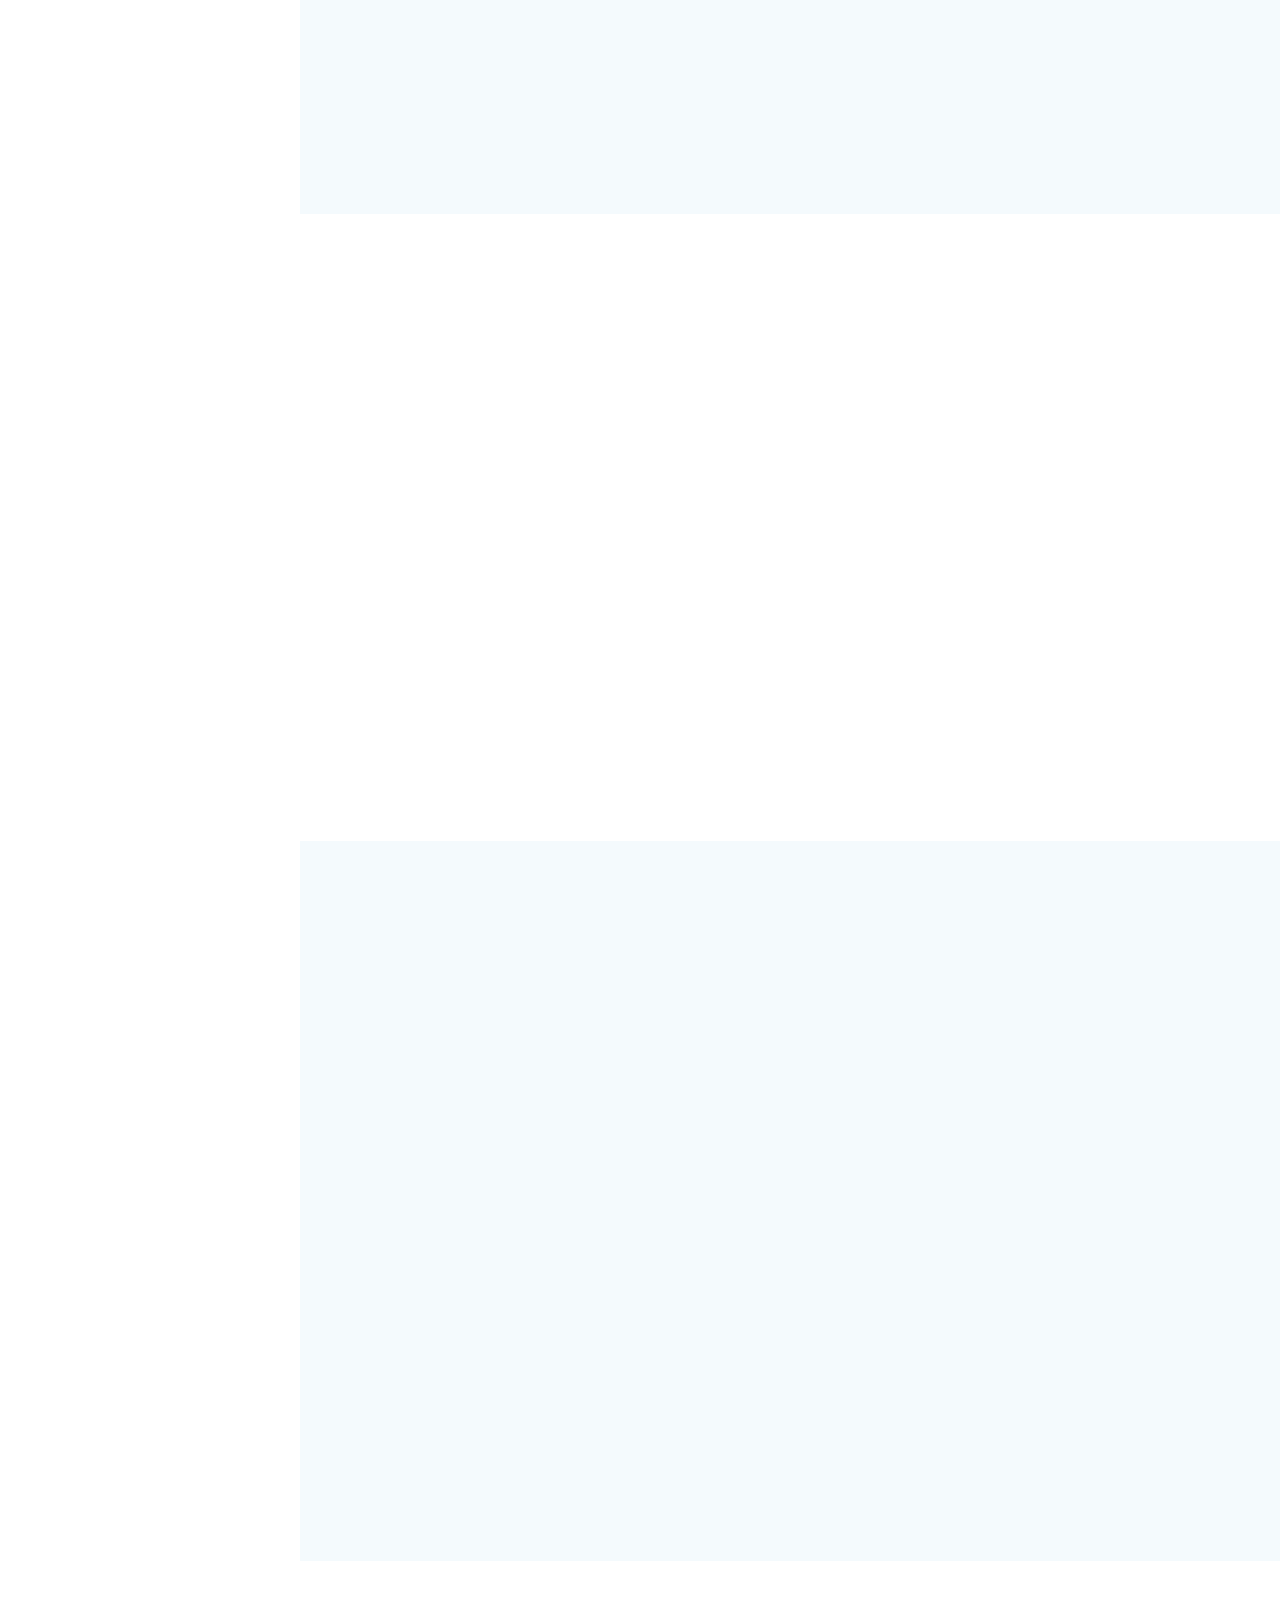
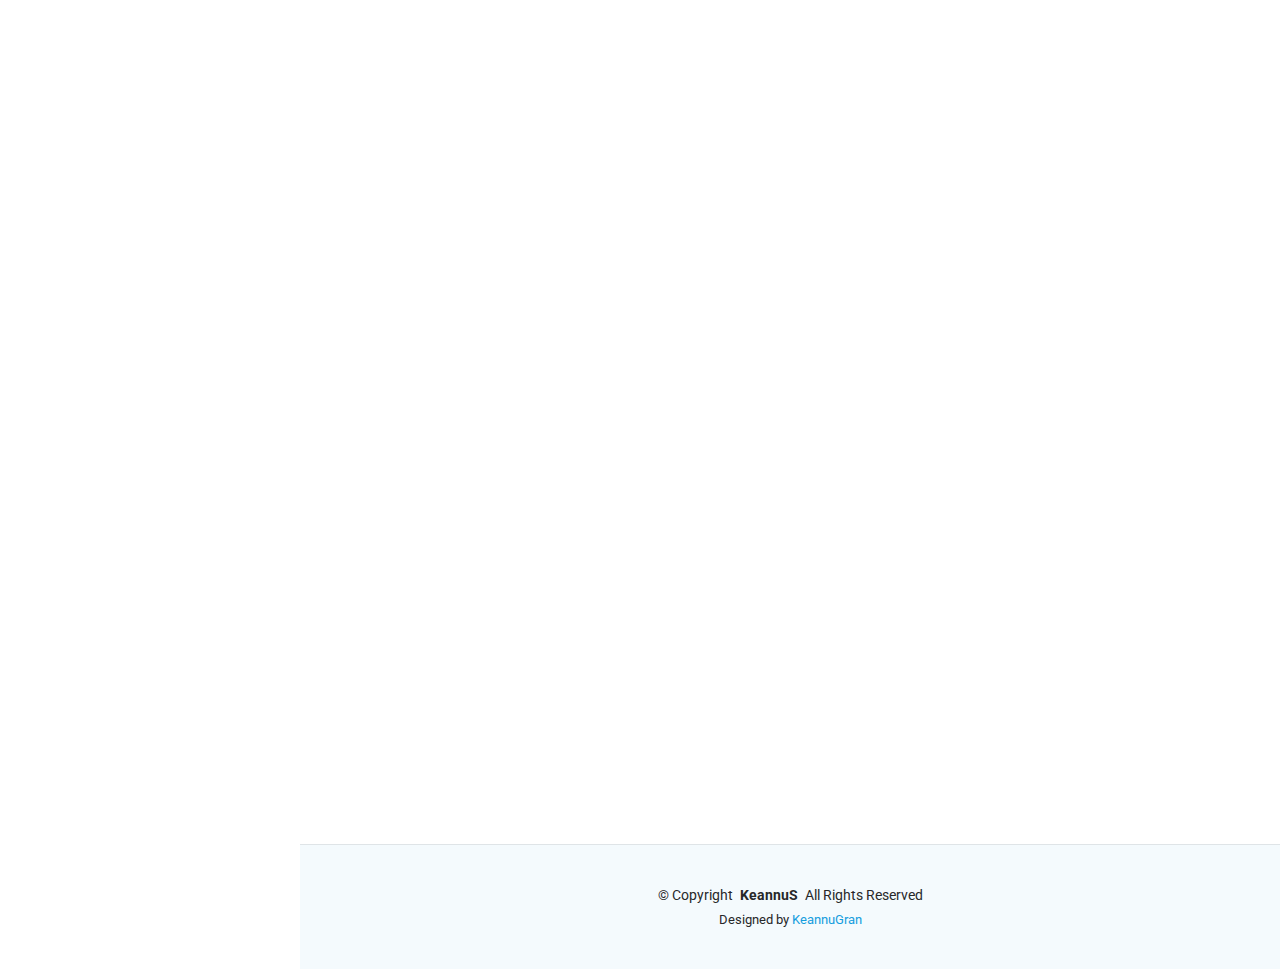
==== commit c07d8182: "UPDATE 1 & 2" ====
--- a/index.html
+++ b/index.html
@@ -113,7 +113,7 @@
           <div class="col-lg-8 content">
             <h2>App &amp; Web Developer.</h2>
             <p class="fst-italic py-3">
-              Started making web and mobile applications to make projects for school and personal projects for our church's needs.
+              Started making web and mobile applications to make projects for school and personal projects for our church's IT department needs.
             </p>
             <div class="row">
               <div class="col-lg-6">
@@ -133,18 +133,17 @@
                 </ul>
               </div>
             </div>
-            <p class="py-3">
-              Officiis eligendi itaque labore et dolorum mollitia officiis optio vero. Quisquam sunt adipisci omnis et ut. Nulla accusantium dolor incidunt officia tempore. Et eius omnis.
-              Cupiditate ut dicta maxime officiis quidem quia. Sed et consectetur qui quia repellendus itaque neque.
-            </p>
+            <!-- <p class="py-3">
+              
+            </p> -->
           </div>
         </div>
 
       </div>
-
+      
     </section><!-- /About Section -->
 
-    <!-- Stats Section -->
+    <!-- Stats Section
     <section id="stats" class="stats section">
 
       <div class="container" data-aos="fade-up" data-aos-delay="100">
@@ -157,7 +156,7 @@
               <span data-purecounter-start="0" data-purecounter-end="232" data-purecounter-duration="1" class="purecounter"></span>
               <p><strong>Happy Clients</strong> <span>consequuntur quae</span></p>
             </div>
-          </div><!-- End Stats Item -->
+          </div>
 
           <div class="col-lg-3 col-md-6">
             <div class="stats-item">
@@ -165,7 +164,7 @@
               <span data-purecounter-start="0" data-purecounter-end="521" data-purecounter-duration="1" class="purecounter"></span>
               <p><strong>Projects</strong> <span>adipisci atque cum quia aut</span></p>
             </div>
-          </div><!-- End Stats Item -->
+          </div>
 
           <div class="col-lg-3 col-md-6">
             <div class="stats-item">
@@ -173,7 +172,7 @@
               <span data-purecounter-start="0" data-purecounter-end="1453" data-purecounter-duration="1" class="purecounter"></span>
               <p><strong>Hours Of Support</strong> <span>aut commodi quaerat</span></p>
             </div>
-          </div><!-- End Stats Item -->
+          </div>
 
           <div class="col-lg-3 col-md-6">
             <div class="stats-item">
@@ -181,13 +180,14 @@
               <span data-purecounter-start="0" data-purecounter-end="32" data-purecounter-duration="1" class="purecounter"></span>
               <p><strong>Hard Workers</strong> <span>rerum asperiores dolor</span></p>
             </div>
-          </div><!-- End Stats Item -->
+          </div>
 
         </div>
 
       </div>
 
-    </section><!-- /Stats Section -->
+    </section> -->
+    <!-- /Stats Section -->
 
     <!-- Skills Section -->
     <section id="skills" class="skills section light-background">
@@ -195,7 +195,7 @@
       <!-- Section Title -->
       <div class="container section-title" data-aos="fade-up">
         <h2>Skills</h2>
-        <p>Necessitatibus eius consequatur ex aliquid fuga eum quidem sint consectetur velit</p>
+        <p>I learned these skills throughout my college years, in doing school projects, personal projects, watching courses and self studying.</p>
       </div><!-- End Section Title -->
 
       <div class="container" data-aos="fade-up" data-aos-delay="100">
@@ -205,21 +205,21 @@
           <div class="col-lg-6">
 
             <div class="progress">
-              <span class="skill"><span>HTML</span> <i class="val">100%</i></span>
-              <div class="progress-bar-wrap">
-                <div class="progress-bar" role="progressbar" aria-valuenow="100" aria-valuemin="0" aria-valuemax="100"></div>
-              </div>
-            </div><!-- End Skills Item -->
-
-            <div class="progress">
-              <span class="skill"><span>CSS</span> <i class="val">90%</i></span>
+              <span class="skill"><span>HTML</span> <i class="val">90%</i></span>
               <div class="progress-bar-wrap">
                 <div class="progress-bar" role="progressbar" aria-valuenow="90" aria-valuemin="0" aria-valuemax="100"></div>
               </div>
             </div><!-- End Skills Item -->
 
             <div class="progress">
-              <span class="skill"><span>JavaScript</span> <i class="val">75%</i></span>
+              <span class="skill"><span>CSS</span> <i class="val">70%</i></span>
+              <div class="progress-bar-wrap">
+                <div class="progress-bar" role="progressbar" aria-valuenow="70" aria-valuemin="0" aria-valuemax="100"></div>
+              </div>
+            </div><!-- End Skills Item -->
+
+            <div class="progress">
+              <span class="skill"><span>JavaScript</span> <i class="val">80%</i></span>
               <div class="progress-bar-wrap">
                 <div class="progress-bar" role="progressbar" aria-valuenow="75" aria-valuemin="0" aria-valuemax="100"></div>
               </div>
@@ -237,19 +237,19 @@
             </div><!-- End Skills Item -->
 
             <div class="progress">
-              <span class="skill"><span>WordPress/CMS</span> <i class="val">90%</i></span>
+              <span class="skill"><span>WordPress/CMS</span> <i class="val">50%</i></span>
+              <div class="progress-bar-wrap">
+                <div class="progress-bar" role="progressbar" aria-valuenow="50" aria-valuemin="0" aria-valuemax="100"></div>
+              </div>
+            </div><!-- End Skills Item -->
+
+            <div class="progress">
+              <span class="skill"><span>Flutter/Dart</span> <i class="val">90%</i></span>
               <div class="progress-bar-wrap">
                 <div class="progress-bar" role="progressbar" aria-valuenow="90" aria-valuemin="0" aria-valuemax="100"></div>
               </div>
             </div><!-- End Skills Item -->
 
-            <div class="progress">
-              <span class="skill"><span>Photoshop</span> <i class="val">55%</i></span>
-              <div class="progress-bar-wrap">
-                <div class="progress-bar" role="progressbar" aria-valuenow="55" aria-valuemin="0" aria-valuemax="100"></div>
-              </div>
-            </div><!-- End Skills Item -->
-
           </div>
 
         </div>
@@ -257,15 +257,15 @@
       </div>
 
     </section><!-- /Skills Section -->
-
-    <!-- Resume Section -->
+    
+    <!-- Resume Section
     <section id="resume" class="resume section">
 
-      <!-- Section Title -->
+      Section Title 
       <div class="container section-title" data-aos="fade-up">
         <h2>Resume</h2>
         <p>Magnam dolores commodi suscipit. Necessitatibus eius consequatur ex aliquid fuga eum quidem. Sit sint consectetur velit. Quisquam quos quisquam cupiditate. Et nemo qui impedit suscipit alias ea. Quia fugiat sit in iste officiis commodi quidem hic quas.</p>
-      </div><!-- End Section Title -->
+      </div> End Section Title 
 
       <div class="container">
 
@@ -282,7 +282,7 @@
                 <li>(123) 456-7891</li>
                 <li>alice.barkley@example.com</li>
               </ul>
-            </div><!-- Edn Resume Item -->
+            </div> Edn Resume Item 
 
             <h3 class="resume-title">Education</h3>
             <div class="resume-item">
@@ -290,14 +290,14 @@
               <h5>2015 - 2016</h5>
               <p><em>Rochester Institute of Technology, Rochester, NY</em></p>
               <p>Qui deserunt veniam. Et sed aliquam labore tempore sed quisquam iusto autem sit. Ea vero voluptatum qui ut dignissimos deleniti nerada porti sand markend</p>
-            </div><!-- Edn Resume Item -->
+            </div> Edn Resume Item 
 
             <div class="resume-item">
               <h4>Bachelor of Fine Arts &amp; Graphic Design</h4>
               <h5>2010 - 2014</h5>
               <p><em>Rochester Institute of Technology, Rochester, NY</em></p>
               <p>Quia nobis sequi est occaecati aut. Repudiandae et iusto quae reiciendis et quis Eius vel ratione eius unde vitae rerum voluptates asperiores voluptatem Earum molestiae consequatur neque etlon sader mart dila</p>
-            </div><!-- Edn Resume Item -->
+            </div> Edn Resume Item 
 
           </div>
 
@@ -313,7 +313,7 @@
                 <li>Supervise the assessment of all graphic materials in order to ensure quality and accuracy of the design</li>
                 <li>Oversee the efficient use of production project budgets ranging from $2,000 - $25,000</li>
               </ul>
-            </div><!-- Edn Resume Item -->
+            </div> Edn Resume Item
 
             <div class="resume-item">
               <h4>Graphic design specialist</h4>
@@ -325,7 +325,7 @@
                 <li>Recommended and consulted with clients on the most appropriate graphic design</li>
                 <li>Created 4+ design presentations and proposals a month for clients and account managers</li>
               </ul>
-            </div><!-- Edn Resume Item -->
+            </div> Edn Resume Item
 
           </div>
 
@@ -333,7 +333,8 @@
 
       </div>
 
-    </section><!-- /Resume Section -->
+    </section>
+  /Resume Section -->
 
     <!-- Portfolio Section -->
     <section id="portfolio" class="portfolio section light-background">
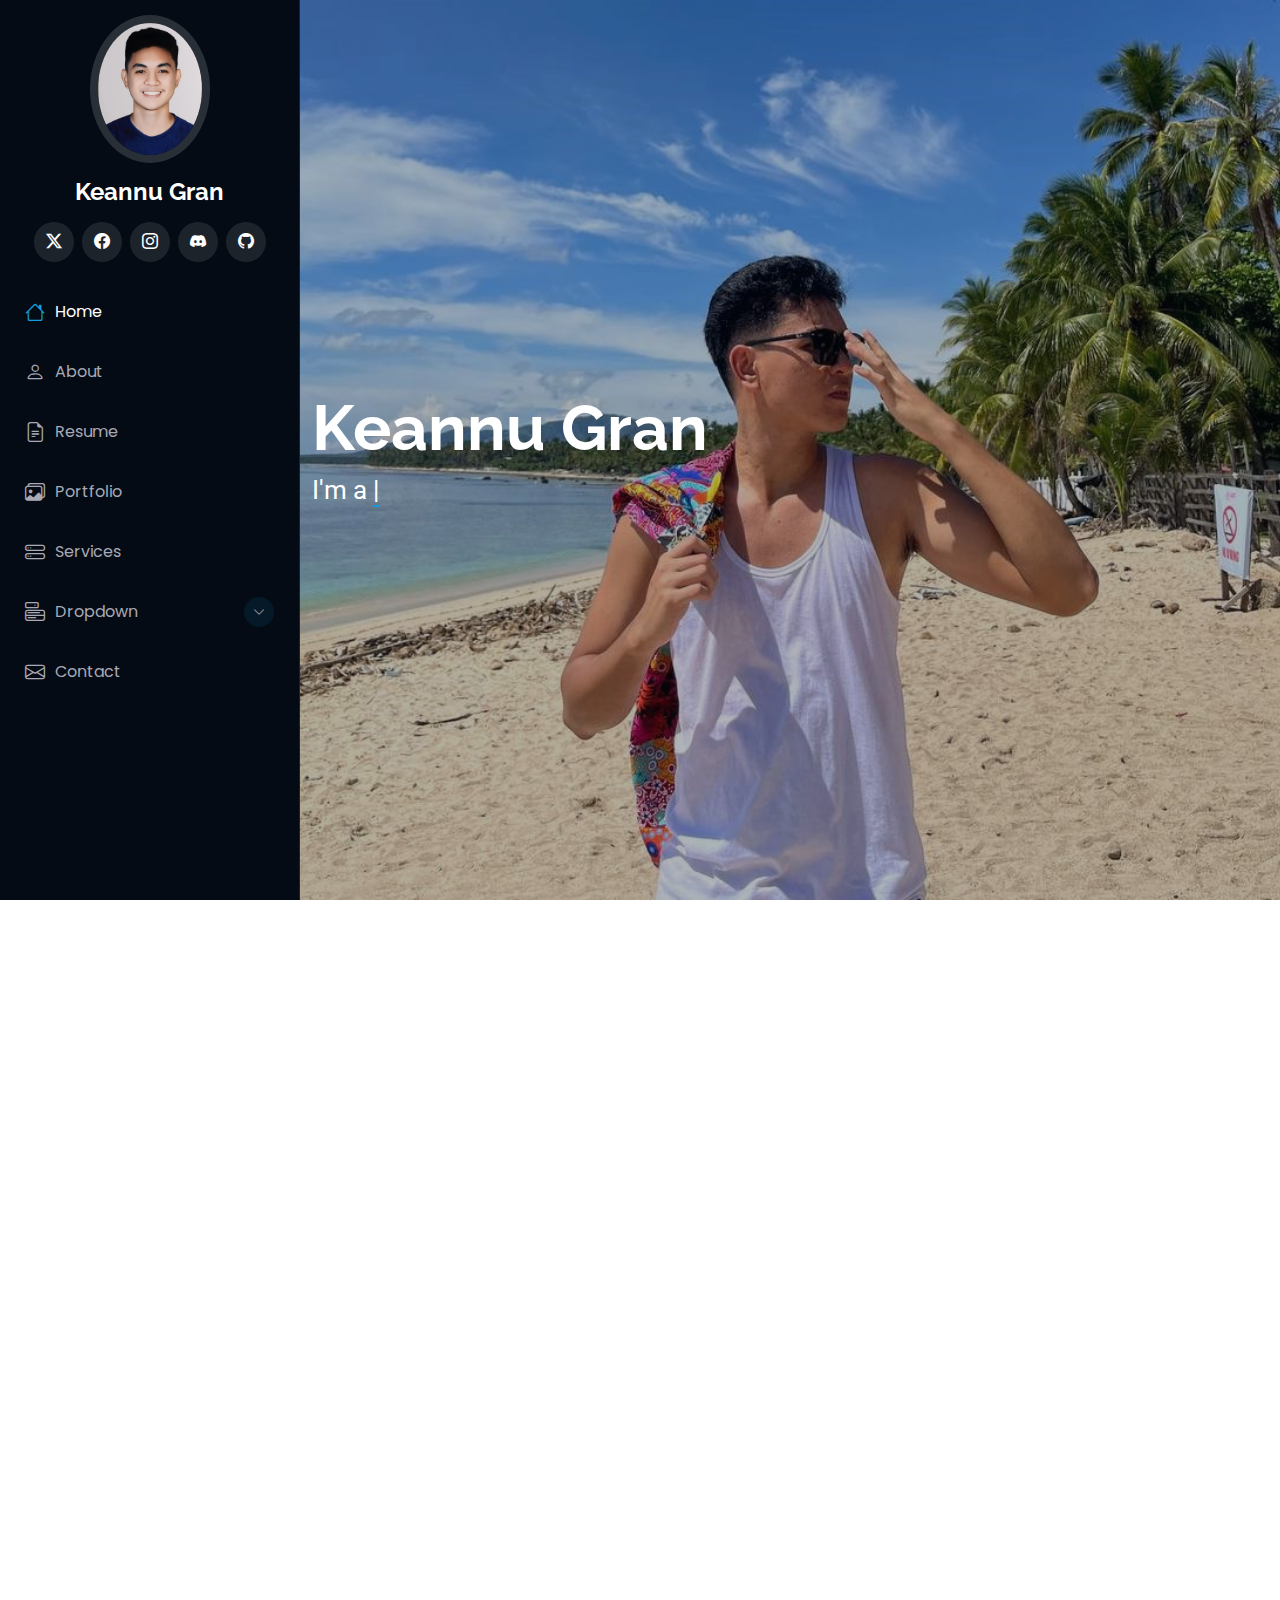
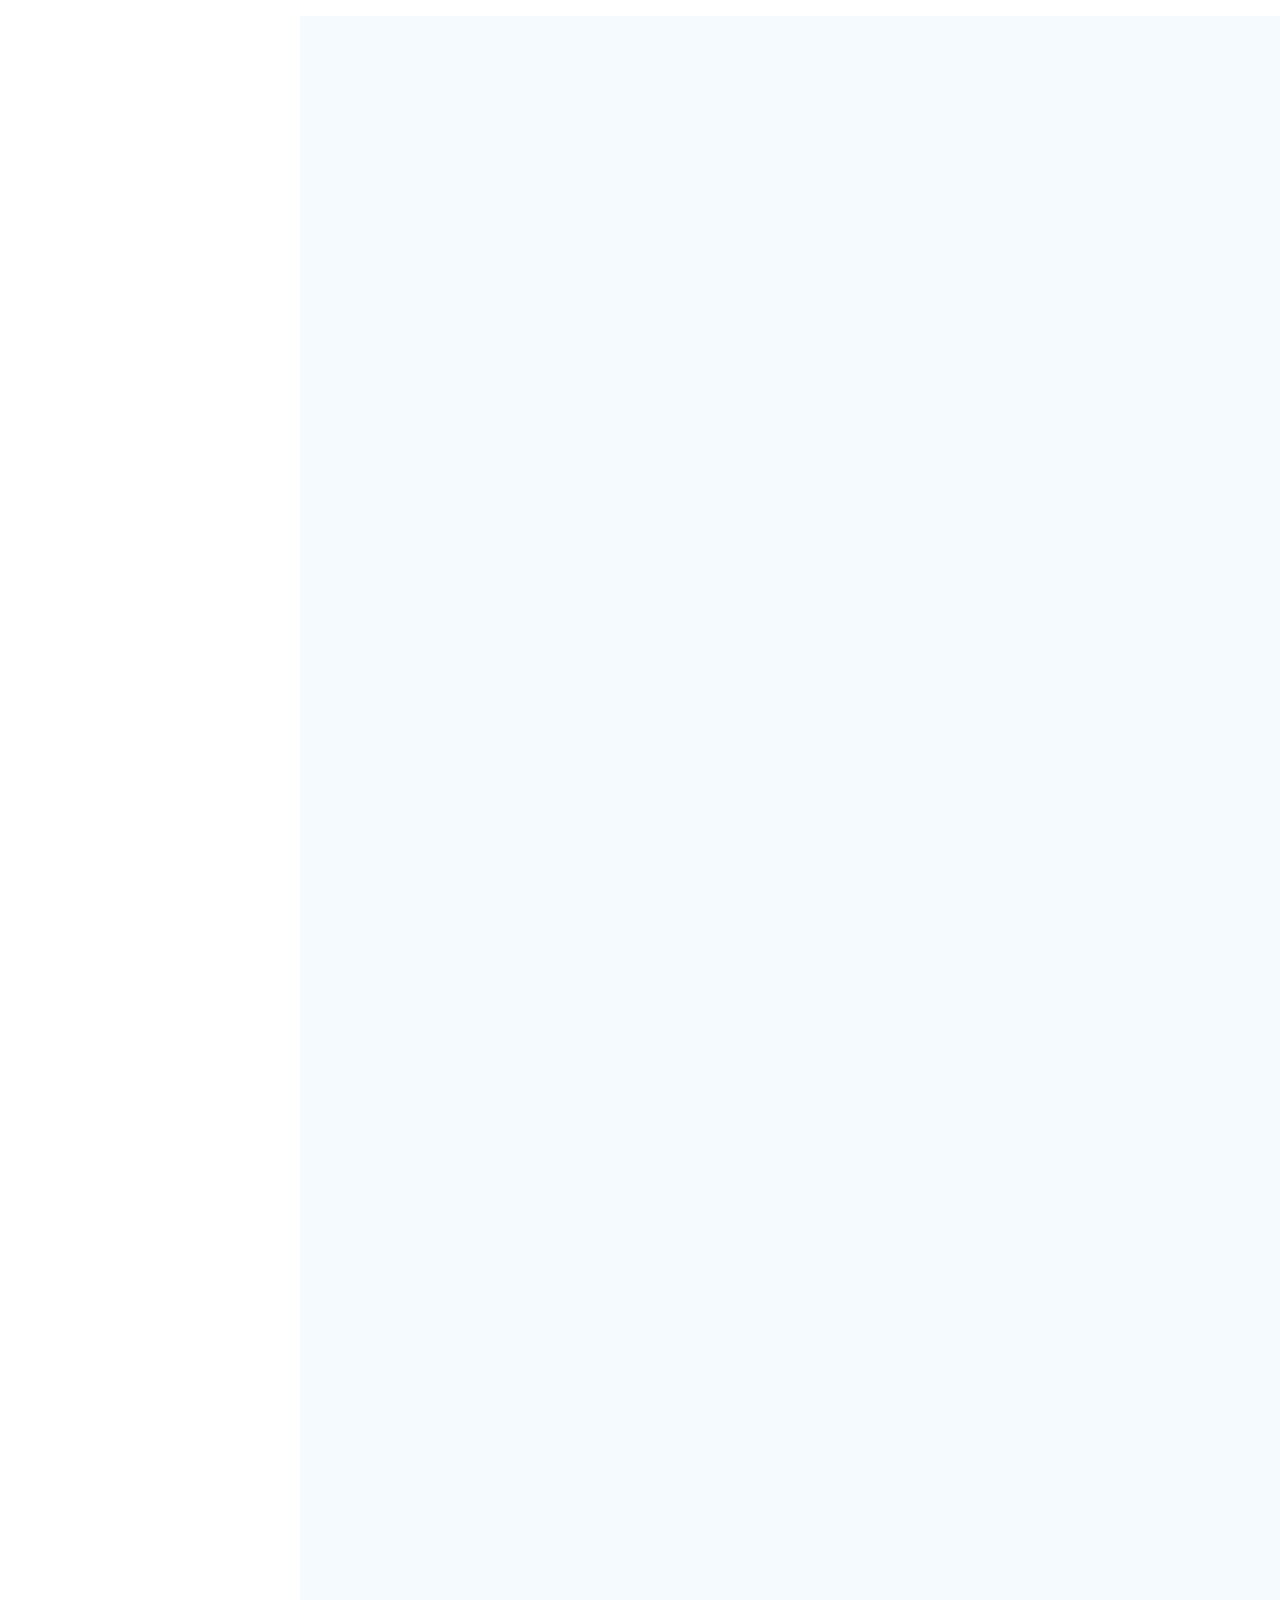
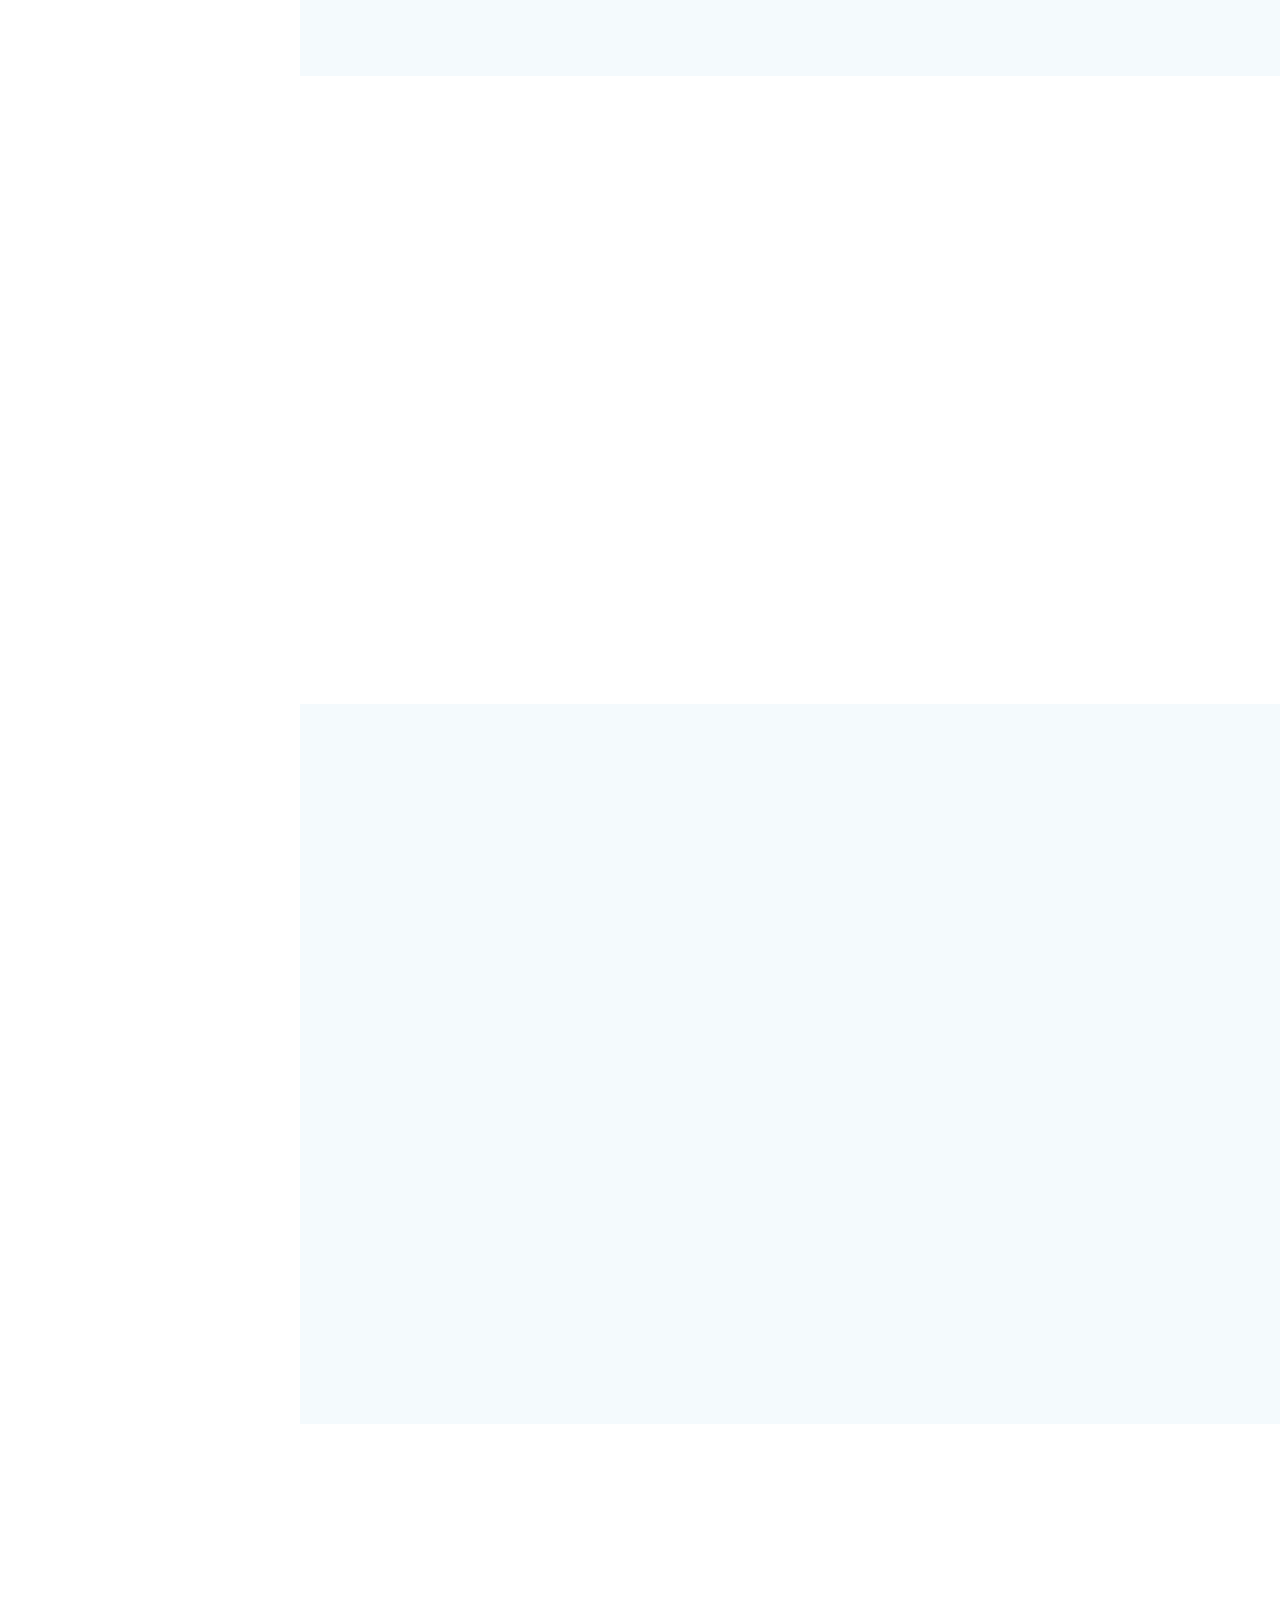
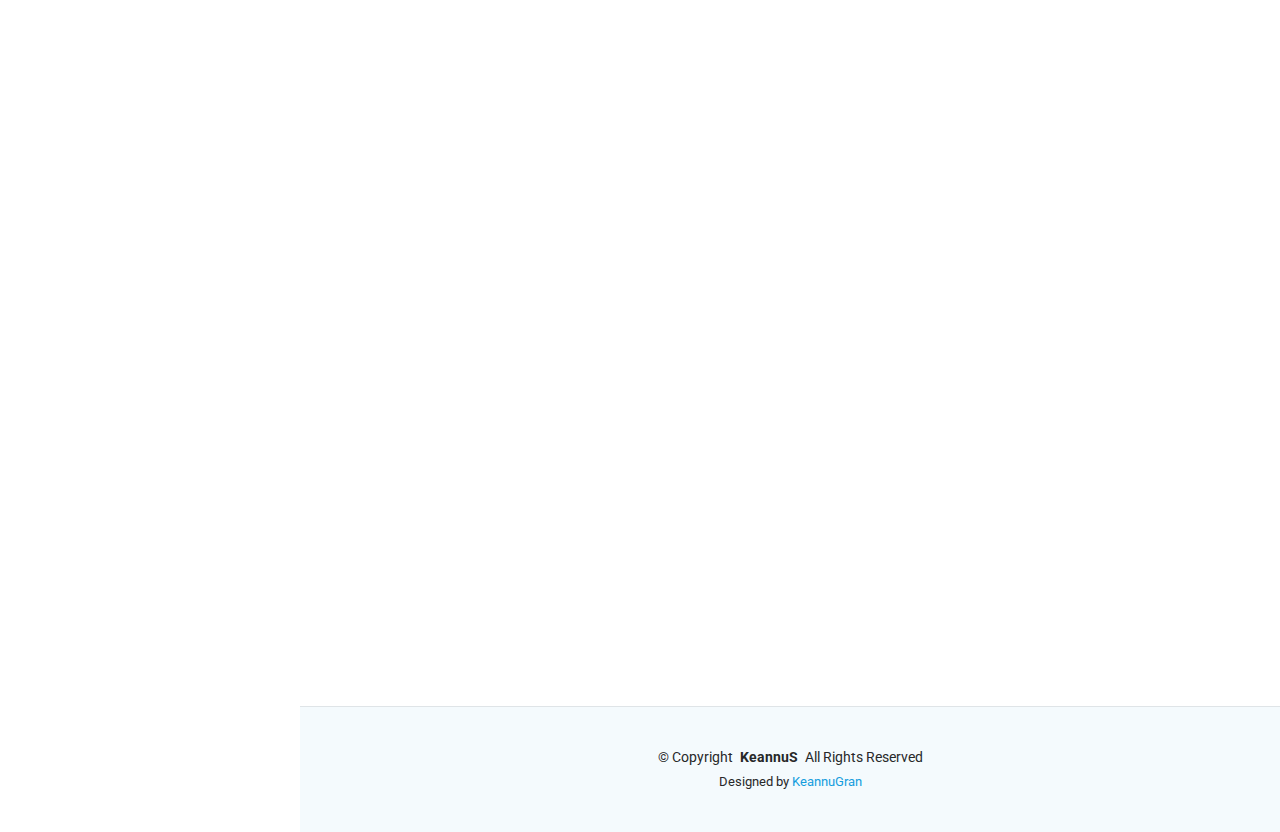
==== commit 71c62a8b: "ADD added projects in the portfolio" ====
--- a/index.html
+++ b/index.html
@@ -342,7 +342,7 @@
       <!-- Section Title -->
       <div class="container section-title" data-aos="fade-up">
         <h2>Portfolio</h2>
-        <p>Magnam dolores commodi suscipit. Necessitatibus eius consequatur ex aliquid fuga eum quidem. Sit sint consectetur velit. Quisquam quos quisquam cupiditate. Et nemo qui impedit suscipit alias ea. Quia fugiat sit in iste officiis commodi quidem hic quas.</p>
+        <p>These are school and personal projects that I made, categorized in two which are web and mobile applications. Feel free to check it out!</p>
       </div><!-- End Section Title -->
 
       <div class="container">
@@ -352,56 +352,18 @@
           <ul class="portfolio-filters isotope-filters" data-aos="fade-up" data-aos-delay="100">
             <li data-filter="*" class="filter-active">All</li>
             <li data-filter=".filter-app">App</li>
-            <li data-filter=".filter-product">Product</li>
-            <li data-filter=".filter-branding">Branding</li>
-            <li data-filter=".filter-books">Books</li>
+            <li data-filter=".filter-web">Web</li>
           </ul><!-- End Portfolio Filters -->
 
           <div class="row gy-4 isotope-container" data-aos="fade-up" data-aos-delay="200">
 
             <div class="col-lg-4 col-md-6 portfolio-item isotope-item filter-app">
               <div class="portfolio-content h-100">
-                <img src="assets/img/portfolio/app-1.jpg" class="img-fluid" alt="">
+                <img src="assets/img/portfolio/crabcheck-1.jpg" class="img-fluid" alt="">
                 <div class="portfolio-info">
-                  <h4>App 1</h4>
-                  <p>Lorem ipsum, dolor sit amet consectetur</p>
-                  <a href="assets/img/portfolio/app-1.jpg" title="App 1" data-gallery="portfolio-gallery-app" class="glightbox preview-link"><i class="bi bi-zoom-in"></i></a>
-                  <a href="portfolio-details.html" title="More Details" class="details-link"><i class="bi bi-link-45deg"></i></a>
-                </div>
-              </div>
-            </div><!-- End Portfolio Item -->
-
-            <div class="col-lg-4 col-md-6 portfolio-item isotope-item filter-product">
-              <div class="portfolio-content h-100">
-                <img src="assets/img/portfolio/product-1.jpg" class="img-fluid" alt="">
-                <div class="portfolio-info">
-                  <h4>Product 1</h4>
-                  <p>Lorem ipsum, dolor sit amet consectetur</p>
-                  <a href="assets/img/portfolio/product-1.jpg" title="Product 1" data-gallery="portfolio-gallery-product" class="glightbox preview-link"><i class="bi bi-zoom-in"></i></a>
-                  <a href="portfolio-details.html" title="More Details" class="details-link"><i class="bi bi-link-45deg"></i></a>
-                </div>
-              </div>
-            </div><!-- End Portfolio Item -->
-
-            <div class="col-lg-4 col-md-6 portfolio-item isotope-item filter-branding">
-              <div class="portfolio-content h-100">
-                <img src="assets/img/portfolio/branding-1.jpg" class="img-fluid" alt="">
-                <div class="portfolio-info">
-                  <h4>Branding 1</h4>
-                  <p>Lorem ipsum, dolor sit amet consectetur</p>
-                  <a href="assets/img/portfolio/branding-1.jpg" title="Branding 1" data-gallery="portfolio-gallery-branding" class="glightbox preview-link"><i class="bi bi-zoom-in"></i></a>
-                  <a href="portfolio-details.html" title="More Details" class="details-link"><i class="bi bi-link-45deg"></i></a>
-                </div>
-              </div>
-            </div><!-- End Portfolio Item -->
-
-            <div class="col-lg-4 col-md-6 portfolio-item isotope-item filter-books">
-              <div class="portfolio-content h-100">
-                <img src="assets/img/portfolio/books-1.jpg" class="img-fluid" alt="">
-                <div class="portfolio-info">
-                  <h4>Books 1</h4>
-                  <p>Lorem ipsum, dolor sit amet consectetur</p>
-                  <a href="assets/img/portfolio/books-1.jpg" title="Branding 1" data-gallery="portfolio-gallery-book" class="glightbox preview-link"><i class="bi bi-zoom-in"></i></a>
+                  <h4>CrabCheck</h4>
+                  <p>A Mobile App for crab edibility and identification.</p>
+                  <a href="assets/img/portfolio/crabcheck-1.jpg" title="CrabCheck" data-gallery="portfolio-gallery-app" class="glightbox preview-link"><i class="bi bi-zoom-in"></i></a>
                   <a href="portfolio-details.html" title="More Details" class="details-link"><i class="bi bi-link-45deg"></i></a>
                 </div>
               </div>
@@ -409,47 +371,12 @@
 
             <div class="col-lg-4 col-md-6 portfolio-item isotope-item filter-app">
               <div class="portfolio-content h-100">
-                <img src="assets/img/portfolio/app-2.jpg" class="img-fluid" alt="">
+                <img src="assets/img/portfolio/onelife-1.jpg" class="img-fluid" alt="">
                 <div class="portfolio-info">
-                  <h4>App 2</h4>
-                  <p>Lorem ipsum, dolor sit amet consectetur</p>
-                  <a href="assets/img/portfolio/app-2.jpg" title="App 2" data-gallery="portfolio-gallery-app" class="glightbox preview-link"><i class="bi bi-zoom-in"></i></a>
-                  <a href="portfolio-details.html" title="More Details" class="details-link"><i class="bi bi-link-45deg"></i></a>
-                </div>
-              </div>
-            </div><!-- End Portfolio Item -->
-
-            <div class="col-lg-4 col-md-6 portfolio-item isotope-item filter-product">
-              <div class="portfolio-content h-100">
-                <img src="assets/img/portfolio/product-2.jpg" class="img-fluid" alt="">
-                <div class="portfolio-info">
-                  <h4>Product 2</h4>
-                  <p>Lorem ipsum, dolor sit amet consectetur</p>
-                  <a href="assets/img/portfolio/product-2.jpg" title="Product 2" data-gallery="portfolio-gallery-product" class="glightbox preview-link"><i class="bi bi-zoom-in"></i></a>
-                  <a href="portfolio-details.html" title="More Details" class="details-link"><i class="bi bi-link-45deg"></i></a>
-                </div>
-              </div>
-            </div><!-- End Portfolio Item -->
-
-            <div class="col-lg-4 col-md-6 portfolio-item isotope-item filter-branding">
-              <div class="portfolio-content h-100">
-                <img src="assets/img/portfolio/branding-2.jpg" class="img-fluid" alt="">
-                <div class="portfolio-info">
-                  <h4>Branding 2</h4>
-                  <p>Lorem ipsum, dolor sit amet consectetur</p>
-                  <a href="assets/img/portfolio/branding-2.jpg" title="Branding 2" data-gallery="portfolio-gallery-branding" class="glightbox preview-link"><i class="bi bi-zoom-in"></i></a>
-                  <a href="portfolio-details.html" title="More Details" class="details-link"><i class="bi bi-link-45deg"></i></a>
-                </div>
-              </div>
-            </div><!-- End Portfolio Item -->
-
-            <div class="col-lg-4 col-md-6 portfolio-item isotope-item filter-books">
-              <div class="portfolio-content h-100">
-                <img src="assets/img/portfolio/books-2.jpg" class="img-fluid" alt="">
-                <div class="portfolio-info">
-                  <h4>Books 2</h4>
-                  <p>Lorem ipsum, dolor sit amet consectetur</p>
-                  <a href="assets/img/portfolio/books-2.jpg" title="Branding 2" data-gallery="portfolio-gallery-book" class="glightbox preview-link"><i class="bi bi-zoom-in"></i></a>
+                  <h4>TIFMOROLI One Life App</h4>
+                  <p>A Mobile Reader App for one life, mentoring and leadership lessons.
+                  </p>
+                  <a href="assets/img/portfolio/onelife-1.jpg" title="TIFMOROLI One Life App" data-gallery="portfolio-gallery-app" class="glightbox preview-link"><i class="bi bi-zoom-in"></i></a>
                   <a href="portfolio-details.html" title="More Details" class="details-link"><i class="bi bi-link-45deg"></i></a>
                 </div>
               </div>
@@ -457,47 +384,35 @@
 
             <div class="col-lg-4 col-md-6 portfolio-item isotope-item filter-app">
               <div class="portfolio-content h-100">
-                <img src="assets/img/portfolio/app-3.jpg" class="img-fluid" alt="">
+                <img src="assets/img/portfolio/bormaheco-1.jpg" class="img-fluid" alt="">
                 <div class="portfolio-info">
-                  <h4>App 3</h4>
-                  <p>Lorem ipsum, dolor sit amet consectetur</p>
-                  <a href="assets/img/portfolio/app-3.jpg" title="App 3" data-gallery="portfolio-gallery-app" class="glightbox preview-link"><i class="bi bi-zoom-in"></i></a>
+                  <h4>Bormaheco App(School Project)</h4>
+                  <p>A Mobile App for Bormaheco Inc. with Facebook and Google Authentication</p>
+                  <a href="assets/img/portfolio/bormaheco-1.jpg" title="Bormaheco App(School Project)" data-gallery="portfolio-gallery-app" class="glightbox preview-link"><i class="bi bi-zoom-in"></i></a>
                   <a href="portfolio-details.html" title="More Details" class="details-link"><i class="bi bi-link-45deg"></i></a>
                 </div>
               </div>
             </div><!-- End Portfolio Item -->
 
-            <div class="col-lg-4 col-md-6 portfolio-item isotope-item filter-product">
+            <div class="col-lg-4 col-md-6 portfolio-item isotope-item filter-web">
               <div class="portfolio-content h-100">
-                <img src="assets/img/portfolio/product-3.jpg" class="img-fluid" alt="">
+                <img src="assets/img/portfolio/crabcheckweb-2.jpg" class="img-fluid" alt="">
                 <div class="portfolio-info">
-                  <h4>Product 3</h4>
-                  <p>Lorem ipsum, dolor sit amet consectetur</p>
-                  <a href="assets/img/portfolio/product-3.jpg" title="Product 3" data-gallery="portfolio-gallery-product" class="glightbox preview-link"><i class="bi bi-zoom-in"></i></a>
+                  <h4>CrabCheck Web</h4>
+                  <p>A Web Dashboard exclusive for CAGRO Fisheries Section.</p>
+                  <a href="assets/img/portfolio/crabcheckweb-2.jpg" title="CrabCheck Web" data-gallery="portfolio-gallery-web" class="glightbox preview-link"><i class="bi bi-zoom-in"></i></a>
                   <a href="portfolio-details.html" title="More Details" class="details-link"><i class="bi bi-link-45deg"></i></a>
                 </div>
               </div>
             </div><!-- End Portfolio Item -->
 
-            <div class="col-lg-4 col-md-6 portfolio-item isotope-item filter-branding">
+            <div class="col-lg-4 col-md-6 portfolio-item isotope-item filter-web">
               <div class="portfolio-content h-100">
-                <img src="assets/img/portfolio/branding-3.jpg" class="img-fluid" alt="">
+                <img src="assets/img/portfolio/moneywise-1.jpg" class="img-fluid" alt="">
                 <div class="portfolio-info">
-                  <h4>Branding 3</h4>
-                  <p>Lorem ipsum, dolor sit amet consectetur</p>
-                  <a href="assets/img/portfolio/branding-3.jpg" title="Branding 2" data-gallery="portfolio-gallery-branding" class="glightbox preview-link"><i class="bi bi-zoom-in"></i></a>
-                  <a href="portfolio-details.html" title="More Details" class="details-link"><i class="bi bi-link-45deg"></i></a>
-                </div>
-              </div>
-            </div><!-- End Portfolio Item -->
-
-            <div class="col-lg-4 col-md-6 portfolio-item isotope-item filter-books">
-              <div class="portfolio-content h-100">
-                <img src="assets/img/portfolio/books-3.jpg" class="img-fluid" alt="">
-                <div class="portfolio-info">
-                  <h4>Books 3</h4>
-                  <p>Lorem ipsum, dolor sit amet consectetur</p>
-                  <a href="assets/img/portfolio/books-3.jpg" title="Branding 3" data-gallery="portfolio-gallery-book" class="glightbox preview-link"><i class="bi bi-zoom-in"></i></a>
+                  <h4>MoneyWise(School Project)</h4>
+                  <p>A money transfer system using PHP &amp Mysql</p>
+                  <a href="assets/img/portfolio/moneywise-1.jpg" title="MoneyWise(School Project)" data-gallery="portfolio-gallery-app" class="glightbox preview-link"><i class="bi bi-zoom-in"></i></a>
                   <a href="portfolio-details.html" title="More Details" class="details-link"><i class="bi bi-link-45deg"></i></a>
                 </div>
               </div>
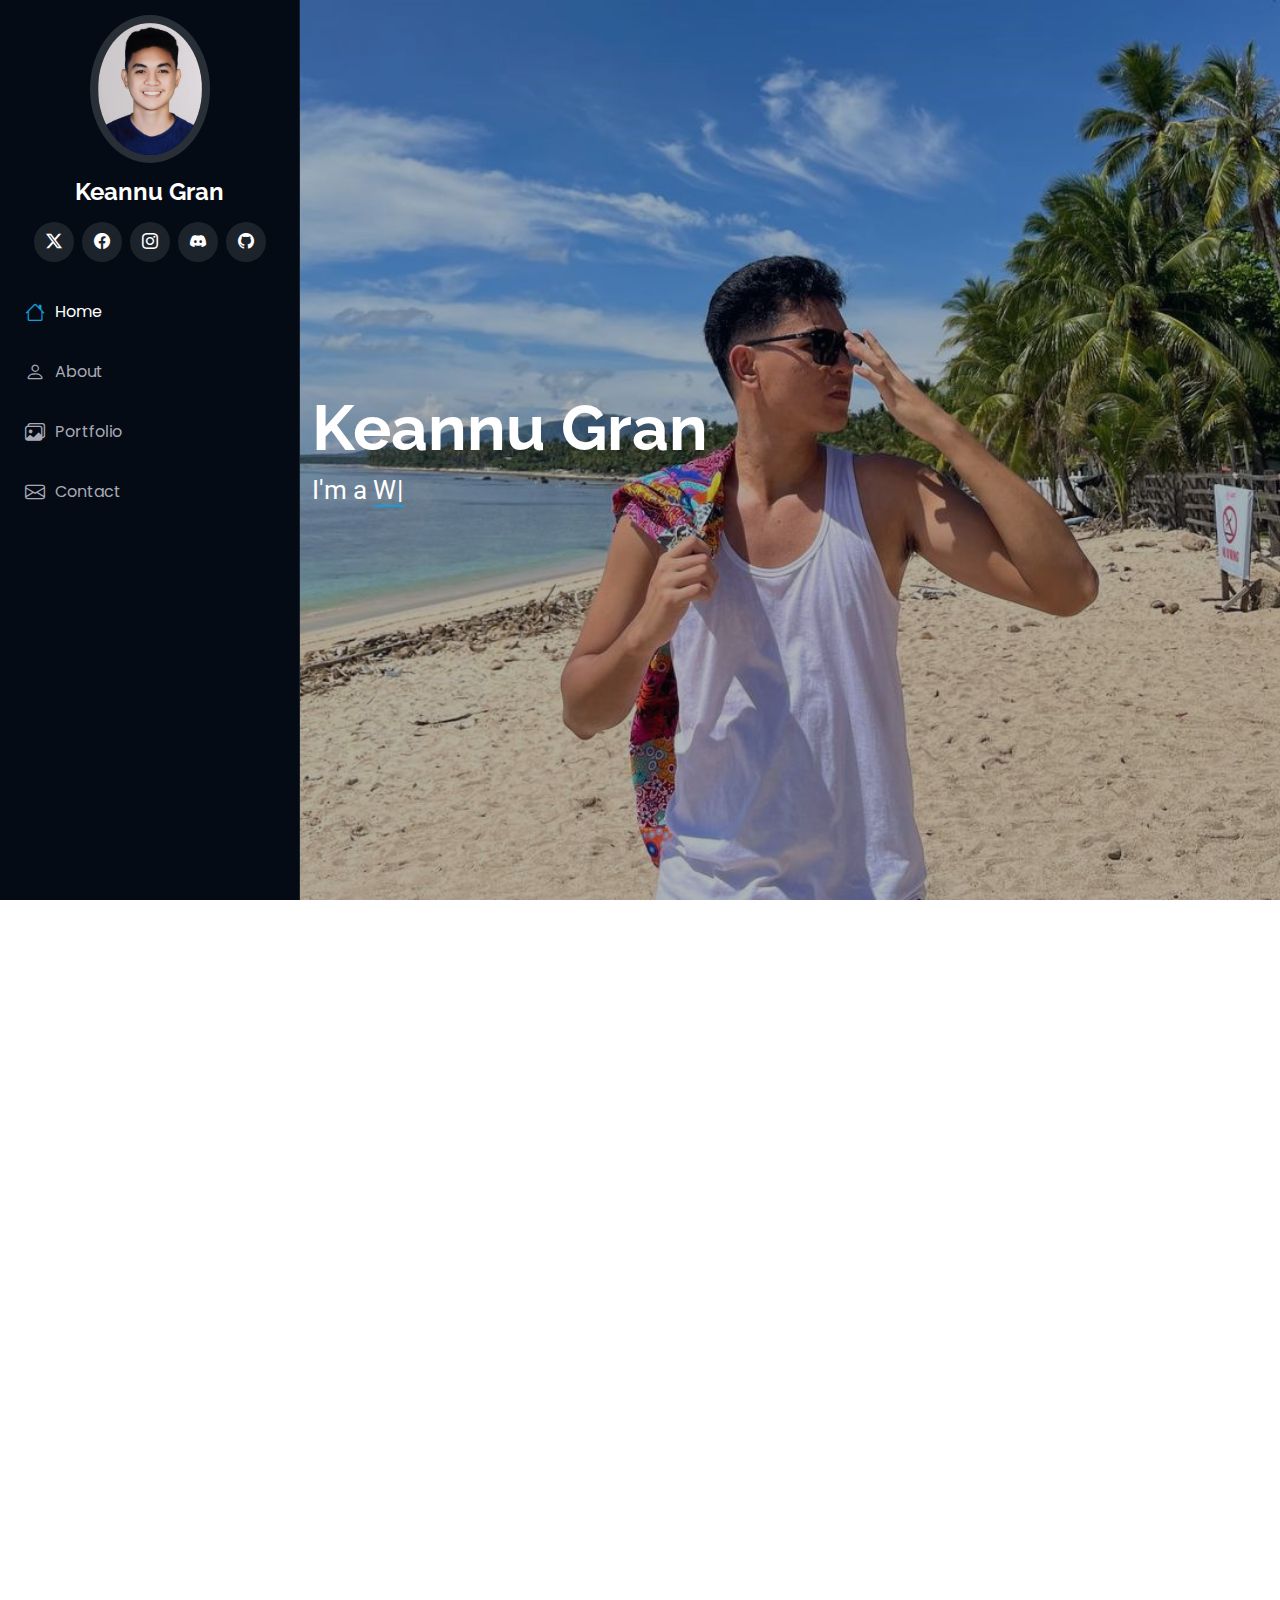
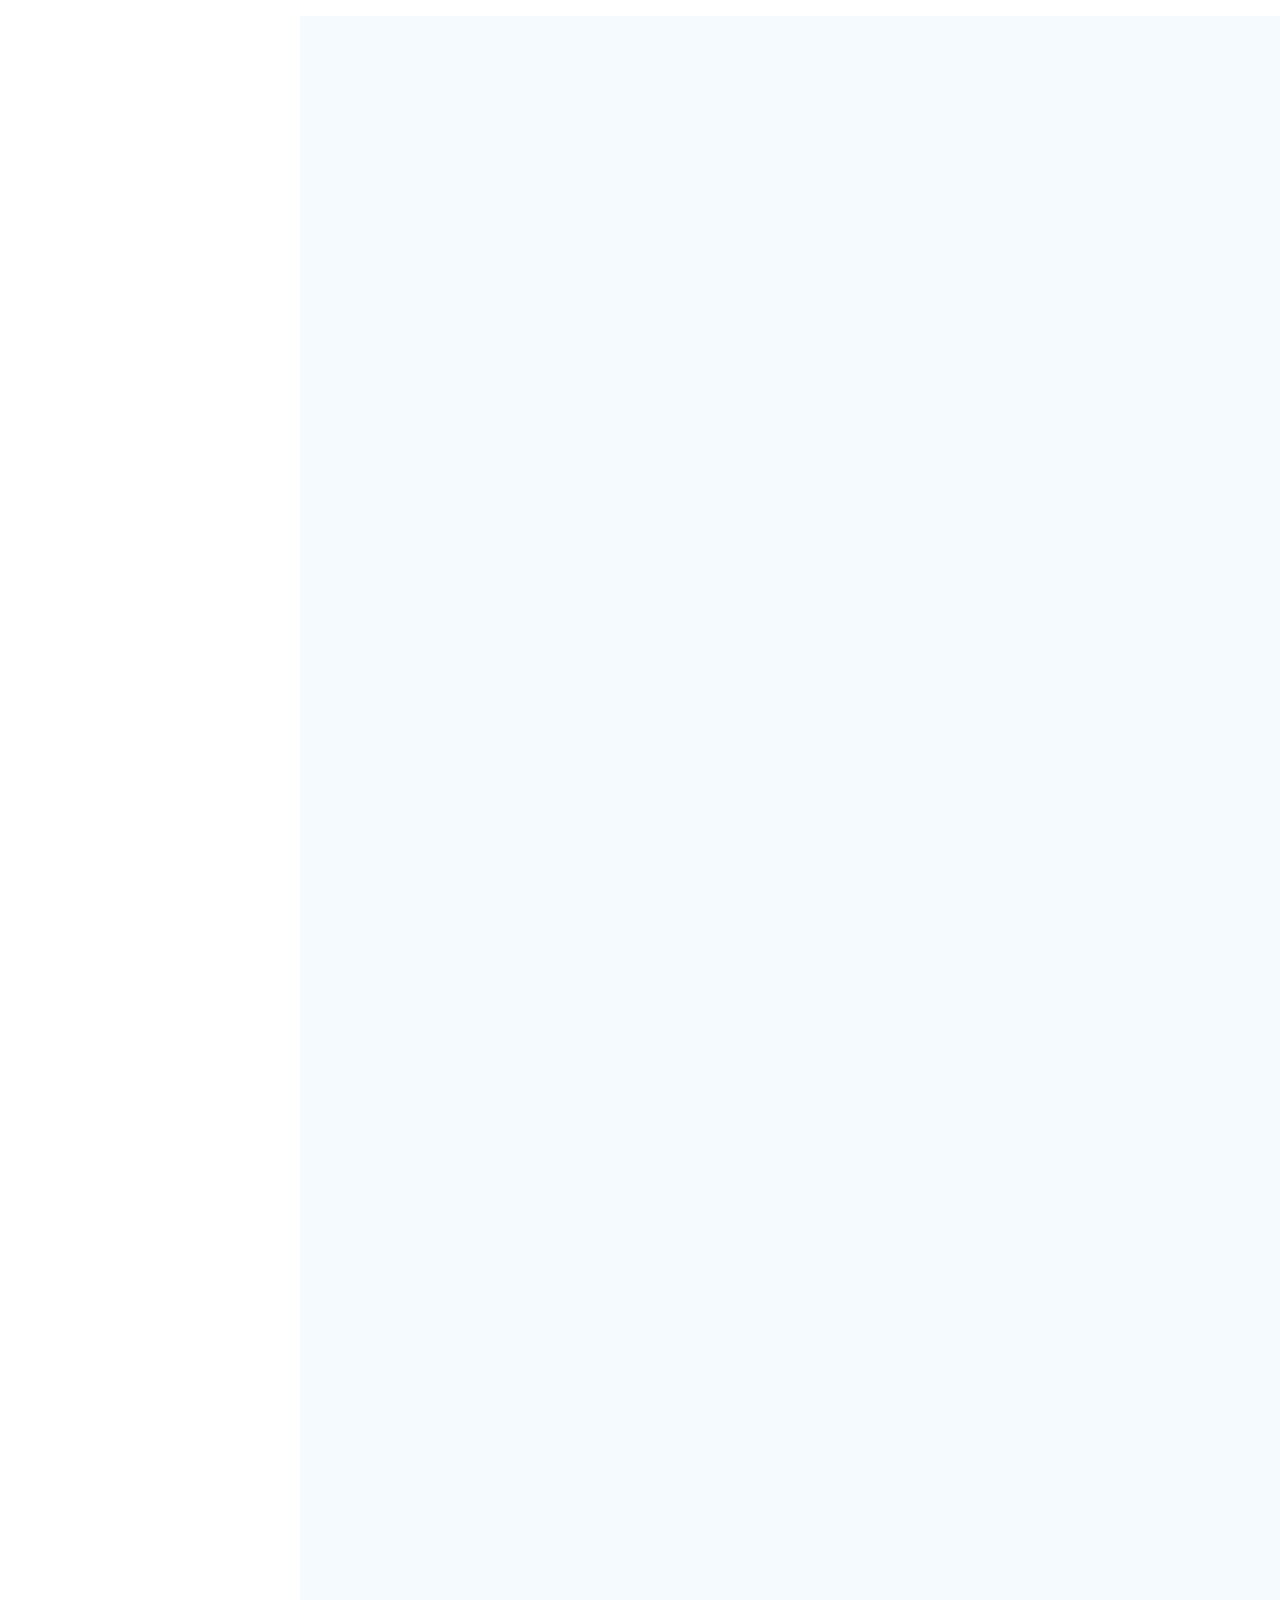
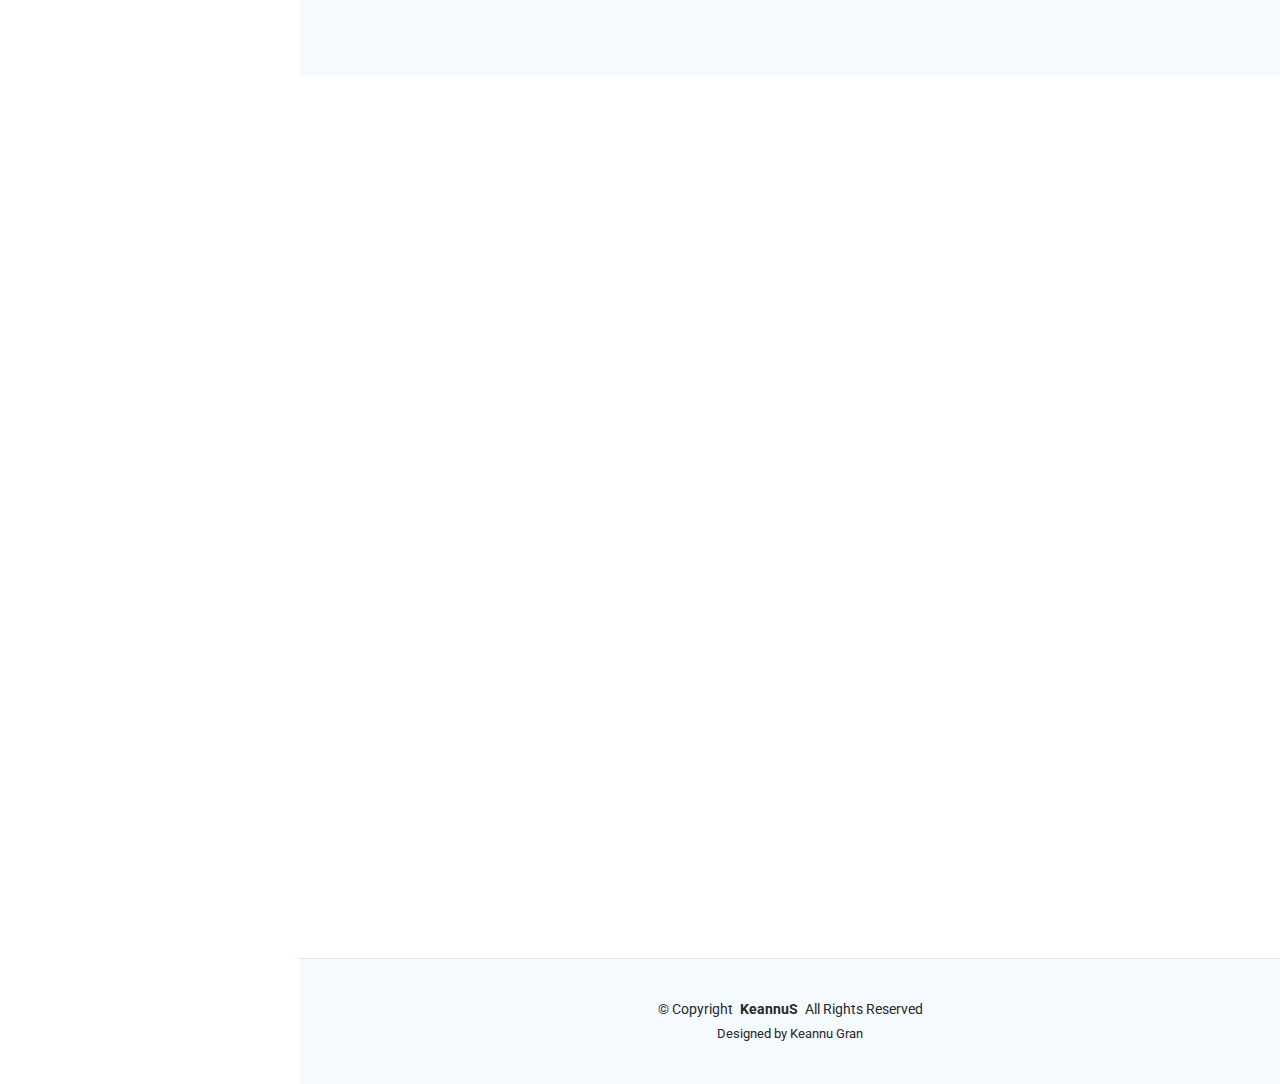
==== commit 7574c051: "UPDATE" ====
--- a/index.html
+++ b/index.html
@@ -53,26 +53,7 @@
       <ul>
         <li><a href="#hero" class="active"><i class="bi bi-house navicon"></i>Home</a></li>
         <li><a href="#about"><i class="bi bi-person navicon"></i> About</a></li>
-        <li><a href="#resume"><i class="bi bi-file-earmark-text navicon"></i> Resume</a></li>
         <li><a href="#portfolio"><i class="bi bi-images navicon"></i> Portfolio</a></li>
-        <li><a href="#services"><i class="bi bi-hdd-stack navicon"></i> Services</a></li>
-        <li class="dropdown"><a href="#"><i class="bi bi-menu-button navicon"></i> <span>Dropdown</span> <i class="bi bi-chevron-down toggle-dropdown"></i></a>
-          <ul>
-            <li><a href="#">Dropdown 1</a></li>
-            <li class="dropdown"><a href="#"><span>Deep Dropdown</span> <i class="bi bi-chevron-down toggle-dropdown"></i></a>
-              <ul>
-                <li><a href="#">Deep Dropdown 1</a></li>
-                <li><a href="#">Deep Dropdown 2</a></li>
-                <li><a href="#">Deep Dropdown 3</a></li>
-                <li><a href="#">Deep Dropdown 4</a></li>
-                <li><a href="#">Deep Dropdown 5</a></li>
-              </ul>
-            </li>
-            <li><a href="#">Dropdown 2</a></li>
-            <li><a href="#">Dropdown 3</a></li>
-            <li><a href="#">Dropdown 4</a></li>
-          </ul>
-        </li>
         <li><a href="#contact"><i class="bi bi-envelope navicon"></i> Contact</a></li>
       </ul>
     </nav>
@@ -88,7 +69,7 @@
 
       <div class="container" data-aos="fade-up" data-aos-delay="100">
         <h2>Keannu Gran</h2>
-        <p>I'm a <span class="typed" data-typed-items="Programmer, Singer, Netizen">BSIT Student</span><span class="typed-cursor typed-cursor--blink" aria-hidden="true"></span><span class="typed-cursor typed-cursor--blink" aria-hidden="true"></span></p>
+        <p>I'm a <span class="typed" data-typed-items="Web Developer, Mobile Developer, BSIT Student">Netizen</span><span class="typed-cursor typed-cursor--blink" aria-hidden="true"></span><span class="typed-cursor typed-cursor--blink" aria-hidden="true"></span></p>
       </div>
 
     </section>
@@ -143,52 +124,6 @@
       
     </section><!-- /About Section -->
 
-    <!-- Stats Section
-    <section id="stats" class="stats section">
-
-      <div class="container" data-aos="fade-up" data-aos-delay="100">
-
-        <div class="row gy-4">
-
-          <div class="col-lg-3 col-md-6">
-            <div class="stats-item">
-              <i class="bi bi-emoji-smile"></i>
-              <span data-purecounter-start="0" data-purecounter-end="232" data-purecounter-duration="1" class="purecounter"></span>
-              <p><strong>Happy Clients</strong> <span>consequuntur quae</span></p>
-            </div>
-          </div>
-
-          <div class="col-lg-3 col-md-6">
-            <div class="stats-item">
-              <i class="bi bi-journal-richtext"></i>
-              <span data-purecounter-start="0" data-purecounter-end="521" data-purecounter-duration="1" class="purecounter"></span>
-              <p><strong>Projects</strong> <span>adipisci atque cum quia aut</span></p>
-            </div>
-          </div>
-
-          <div class="col-lg-3 col-md-6">
-            <div class="stats-item">
-              <i class="bi bi-headset"></i>
-              <span data-purecounter-start="0" data-purecounter-end="1453" data-purecounter-duration="1" class="purecounter"></span>
-              <p><strong>Hours Of Support</strong> <span>aut commodi quaerat</span></p>
-            </div>
-          </div>
-
-          <div class="col-lg-3 col-md-6">
-            <div class="stats-item">
-              <i class="bi bi-people"></i>
-              <span data-purecounter-start="0" data-purecounter-end="32" data-purecounter-duration="1" class="purecounter"></span>
-              <p><strong>Hard Workers</strong> <span>rerum asperiores dolor</span></p>
-            </div>
-          </div>
-
-        </div>
-
-      </div>
-
-    </section> -->
-    <!-- /Stats Section -->
-
     <!-- Skills Section -->
     <section id="skills" class="skills section light-background">
 
@@ -257,84 +192,6 @@
       </div>
 
     </section><!-- /Skills Section -->
-    
-    <!-- Resume Section
-    <section id="resume" class="resume section">
-
-      Section Title 
-      <div class="container section-title" data-aos="fade-up">
-        <h2>Resume</h2>
-        <p>Magnam dolores commodi suscipit. Necessitatibus eius consequatur ex aliquid fuga eum quidem. Sit sint consectetur velit. Quisquam quos quisquam cupiditate. Et nemo qui impedit suscipit alias ea. Quia fugiat sit in iste officiis commodi quidem hic quas.</p>
-      </div> End Section Title 
-
-      <div class="container">
-
-        <div class="row">
-
-          <div class="col-lg-6" data-aos="fade-up" data-aos-delay="100">
-            <h3 class="resume-title">Sumary</h3>
-
-            <div class="resume-item pb-0">
-              <h4>Brandon Johnson</h4>
-              <p><em>Innovative and deadline-driven Graphic Designer with 3+ years of experience designing and developing user-centered digital/print marketing material from initial concept to final, polished deliverable.</em></p>
-              <ul>
-                <li>Portland par 127,Orlando, FL</li>
-                <li>(123) 456-7891</li>
-                <li>alice.barkley@example.com</li>
-              </ul>
-            </div> Edn Resume Item 
-
-            <h3 class="resume-title">Education</h3>
-            <div class="resume-item">
-              <h4>Master of Fine Arts &amp; Graphic Design</h4>
-              <h5>2015 - 2016</h5>
-              <p><em>Rochester Institute of Technology, Rochester, NY</em></p>
-              <p>Qui deserunt veniam. Et sed aliquam labore tempore sed quisquam iusto autem sit. Ea vero voluptatum qui ut dignissimos deleniti nerada porti sand markend</p>
-            </div> Edn Resume Item 
-
-            <div class="resume-item">
-              <h4>Bachelor of Fine Arts &amp; Graphic Design</h4>
-              <h5>2010 - 2014</h5>
-              <p><em>Rochester Institute of Technology, Rochester, NY</em></p>
-              <p>Quia nobis sequi est occaecati aut. Repudiandae et iusto quae reiciendis et quis Eius vel ratione eius unde vitae rerum voluptates asperiores voluptatem Earum molestiae consequatur neque etlon sader mart dila</p>
-            </div> Edn Resume Item 
-
-          </div>
-
-          <div class="col-lg-6" data-aos="fade-up" data-aos-delay="200">
-            <h3 class="resume-title">Professional Experience</h3>
-            <div class="resume-item">
-              <h4>Senior graphic design specialist</h4>
-              <h5>2019 - Present</h5>
-              <p><em>Experion, New York, NY </em></p>
-              <ul>
-                <li>Lead in the design, development, and implementation of the graphic, layout, and production communication materials</li>
-                <li>Delegate tasks to the 7 members of the design team and provide counsel on all aspects of the project. </li>
-                <li>Supervise the assessment of all graphic materials in order to ensure quality and accuracy of the design</li>
-                <li>Oversee the efficient use of production project budgets ranging from $2,000 - $25,000</li>
-              </ul>
-            </div> Edn Resume Item
-
-            <div class="resume-item">
-              <h4>Graphic design specialist</h4>
-              <h5>2017 - 2018</h5>
-              <p><em>Stepping Stone Advertising, New York, NY</em></p>
-              <ul>
-                <li>Developed numerous marketing programs (logos, brochures,infographics, presentations, and advertisements).</li>
-                <li>Managed up to 5 projects or tasks at a given time while under pressure</li>
-                <li>Recommended and consulted with clients on the most appropriate graphic design</li>
-                <li>Created 4+ design presentations and proposals a month for clients and account managers</li>
-              </ul>
-            </div> Edn Resume Item
-
-          </div>
-
-        </div>
-
-      </div>
-
-    </section>
-  /Resume Section -->
 
     <!-- Portfolio Section -->
     <section id="portfolio" class="portfolio section light-background">
@@ -426,265 +283,50 @@
 
     </section><!-- /Portfolio Section -->
 
-    <!-- Services Section -->
-    <section id="services" class="services section">
-
-      <!-- Section Title -->
-      <div class="container section-title" data-aos="fade-up">
-        <h2>Services</h2>
-        <p>Magnam dolores commodi suscipit. Necessitatibus eius consequatur ex aliquid fuga eum quidem. Sit sint consectetur velit. Quisquam quos quisquam cupiditate. Et nemo qui impedit suscipit alias ea. Quia fugiat sit in iste officiis commodi quidem hic quas.</p>
-      </div><!-- End Section Title -->
-
-      <div class="container">
-
-        <div class="row gy-4">
-
-          <div class="col-lg-4 col-md-6 service-item d-flex" data-aos="fade-up" data-aos-delay="100">
-            <div class="icon flex-shrink-0"><i class="bi bi-briefcase"></i></div>
-            <div>
-              <h4 class="title"><a href="service-details.html" class="stretched-link">Lorem Ipsum</a></h4>
-              <p class="description">Voluptatum deleniti atque corrupti quos dolores et quas molestias excepturi sint occaecati cupiditate non provident</p>
-            </div>
-          </div>
-          <!-- End Service Item -->
-
-          <div class="col-lg-4 col-md-6 service-item d-flex" data-aos="fade-up" data-aos-delay="200">
-            <div class="icon flex-shrink-0"><i class="bi bi-card-checklist"></i></div>
-            <div>
-              <h4 class="title"><a href="service-details.html" class="stretched-link">Dolor Sitema</a></h4>
-              <p class="description">Minim veniam, quis nostrud exercitation ullamco laboris nisi ut aliquip ex ea commodo consequat tarad limino ata</p>
-            </div>
-          </div><!-- End Service Item -->
-
-          <div class="col-lg-4 col-md-6 service-item d-flex" data-aos="fade-up" data-aos-delay="300">
-            <div class="icon flex-shrink-0"><i class="bi bi-bar-chart"></i></div>
-            <div>
-              <h4 class="title"><a href="service-details.html" class="stretched-link">Sed ut perspiciatis</a></h4>
-              <p class="description">Duis aute irure dolor in reprehenderit in voluptate velit esse cillum dolore eu fugiat nulla pariatur</p>
-            </div>
-          </div><!-- End Service Item -->
-
-          <div class="col-lg-4 col-md-6 service-item d-flex" data-aos="fade-up" data-aos-delay="400">
-            <div class="icon flex-shrink-0"><i class="bi bi-binoculars"></i></div>
-            <div>
-              <h4 class="title"><a href="service-details.html" class="stretched-link">Magni Dolores</a></h4>
-              <p class="description">Excepteur sint occaecat cupidatat non proident, sunt in culpa qui officia deserunt mollit anim id est laborum</p>
-            </div>
-          </div><!-- End Service Item -->
-
-          <div class="col-lg-4 col-md-6 service-item d-flex" data-aos="fade-up" data-aos-delay="500">
-            <div class="icon flex-shrink-0"><i class="bi bi-brightness-high"></i></div>
-            <div>
-              <h4 class="title"><a href="service-details.html" class="stretched-link">Nemo Enim</a></h4>
-              <p class="description">At vero eos et accusamus et iusto odio dignissimos ducimus qui blanditiis praesentium voluptatum deleniti atque</p>
-            </div>
-          </div><!-- End Service Item -->
-
-          <div class="col-lg-4 col-md-6 service-item d-flex" data-aos="fade-up" data-aos-delay="600">
-            <div class="icon flex-shrink-0"><i class="bi bi-calendar4-week"></i></div>
-            <div>
-              <h4 class="title"><a href="service-details.html" class="stretched-link">Eiusmod Tempor</a></h4>
-              <p class="description">Et harum quidem rerum facilis est et expedita distinctio. Nam libero tempore, cum soluta nobis est eligendi</p>
-            </div>
-          </div><!-- End Service Item -->
-
-        </div>
-
-      </div>
-
-    </section><!-- /Services Section -->
-
-    <!-- Testimonials Section -->
-    <section id="testimonials" class="testimonials section light-background">
-
-      <!-- Section Title -->
-      <div class="container section-title" data-aos="fade-up">
-        <h2>Testimonials</h2>
-        <p>Necessitatibus eius consequatur ex aliquid fuga eum quidem sint consectetur velit</p>
-      </div><!-- End Section Title -->
-
-      <div class="container" data-aos="fade-up" data-aos-delay="100">
-
-        <div class="swiper init-swiper">
-          <script type="application/json" class="swiper-config">
-            {
-              "loop": true,
-              "speed": 600,
-              "autoplay": {
-                "delay": 5000
-              },
-              "slidesPerView": "auto",
-              "pagination": {
-                "el": ".swiper-pagination",
-                "type": "bullets",
-                "clickable": true
-              },
-              "breakpoints": {
-                "320": {
-                  "slidesPerView": 1,
-                  "spaceBetween": 40
-                },
-                "1200": {
-                  "slidesPerView": 3,
-                  "spaceBetween": 1
-                }
-              }
-            }
-          </script>
-          <div class="swiper-wrapper">
-
-            <div class="swiper-slide">
-              <div class="testimonial-item">
-                <p>
-                  <i class="bi bi-quote quote-icon-left"></i>
-                  <span>Proin iaculis purus consequat sem cure digni ssim donec porttitora entum suscipit rhoncus. Accusantium quam, ultricies eget id, aliquam eget nibh et. Maecen aliquam, risus at semper.</span>
-                  <i class="bi bi-quote quote-icon-right"></i>
-                </p>
-                <img src="assets/img/testimonials/testimonials-1.jpg" class="testimonial-img" alt="">
-                <h3>Saul Goodman</h3>
-                <h4>Ceo &amp; Founder</h4>
-              </div>
-            </div><!-- End testimonial item -->
-
-            <div class="swiper-slide">
-              <div class="testimonial-item">
-                <p>
-                  <i class="bi bi-quote quote-icon-left"></i>
-                  <span>Export tempor illum tamen malis malis eram quae irure esse labore quem cillum quid malis quorum velit fore eram velit sunt aliqua noster fugiat irure amet legam anim culpa.</span>
-                  <i class="bi bi-quote quote-icon-right"></i>
-                </p>
-                <img src="assets/img/testimonials/testimonials-2.jpg" class="testimonial-img" alt="">
-                <h3>Sara Wilsson</h3>
-                <h4>Designer</h4>
-              </div>
-            </div><!-- End testimonial item -->
-
-            <div class="swiper-slide">
-              <div class="testimonial-item">
-                <p>
-                  <i class="bi bi-quote quote-icon-left"></i>
-                  <span>Enim nisi quem export duis labore cillum quae magna enim sint quorum nulla quem veniam duis minim tempor labore quem eram duis noster aute amet eram fore quis sint minim.</span>
-                  <i class="bi bi-quote quote-icon-right"></i>
-                </p>
-                <img src="assets/img/testimonials/testimonials-3.jpg" class="testimonial-img" alt="">
-                <h3>Jena Karlis</h3>
-                <h4>Store Owner</h4>
-              </div>
-            </div><!-- End testimonial item -->
-
-            <div class="swiper-slide">
-              <div class="testimonial-item">
-                <p>
-                  <i class="bi bi-quote quote-icon-left"></i>
-                  <span>Fugiat enim eram quae cillum dolore dolor amet nulla culpa multos export minim fugiat dolor enim duis veniam ipsum anim magna sunt elit fore quem dolore labore illum veniam.</span>
-                  <i class="bi bi-quote quote-icon-right"></i>
-                </p>
-                <img src="assets/img/testimonials/testimonials-4.jpg" class="testimonial-img" alt="">
-                <h3>Matt Brandon</h3>
-                <h4>Freelancer</h4>
-              </div>
-            </div><!-- End testimonial item -->
-
-            <div class="swiper-slide">
-              <div class="testimonial-item">
-                <p>
-                  <i class="bi bi-quote quote-icon-left"></i>
-                  <span>Quis quorum aliqua sint quem legam fore sunt eram irure aliqua veniam tempor noster veniam sunt culpa nulla illum cillum fugiat legam esse veniam culpa fore nisi cillum quid.</span>
-                  <i class="bi bi-quote quote-icon-right"></i>
-                </p>
-                <img src="assets/img/testimonials/testimonials-5.jpg" class="testimonial-img" alt="">
-                <h3>John Larson</h3>
-                <h4>Entrepreneur</h4>
-              </div>
-            </div><!-- End testimonial item -->
-
-          </div>
-          <div class="swiper-pagination"></div>
-        </div>
-
-      </div>
-
-    </section><!-- /Testimonials Section -->
-
     <!-- Contact Section -->
     <section id="contact" class="contact section">
 
       <!-- Section Title -->
       <div class="container section-title" data-aos="fade-up">
         <h2>Contact</h2>
-        <p>Necessitatibus eius consequatur ex aliquid fuga eum quidem sint consectetur velit</p>
+        <p>If you want to keep in touch, feel free to contact me and let's collaborate!</p>
       </div><!-- End Section Title -->
 
       <div class="container" data-aos="fade-up" data-aos-delay="100">
 
         <div class="row gy-4">
 
-          <div class="col-lg-5">
+          <div class="col-lg-12">
 
             <div class="info-wrap">
               <div class="info-item d-flex" data-aos="fade-up" data-aos-delay="200">
                 <i class="bi bi-geo-alt flex-shrink-0"></i>
                 <div>
                   <h3>Address</h3>
-                  <p>A108 Adam Street, New York, NY 535022</p>
+                  <p>Prk. 2-B, Brgy. San Francisco, Panabo City, Davao del Norte</p>
                 </div>
               </div><!-- End Info Item -->
 
               <div class="info-item d-flex" data-aos="fade-up" data-aos-delay="300">
                 <i class="bi bi-telephone flex-shrink-0"></i>
                 <div>
-                  <h3>Call Us</h3>
-                  <p>+1 5589 55488 55</p>
+                  <h3>Call Me</h3>
+                  <p>+639216604786</p>
                 </div>
               </div><!-- End Info Item -->
 
               <div class="info-item d-flex" data-aos="fade-up" data-aos-delay="400">
                 <i class="bi bi-envelope flex-shrink-0"></i>
                 <div>
-                  <h3>Email Us</h3>
-                  <p>info@example.com</p>
+                  <h3>Email Me</h3>
+                  <p>main.grankeannu@gmail.com</p>
                 </div>
               </div><!-- End Info Item -->
 
-              <iframe src="https://www.google.com/maps/embed?pb=!1m14!1m8!1m3!1d48389.78314118045!2d-74.006138!3d40.710059!3m2!1i1024!2i768!4f13.1!3m3!1m2!1s0x89c25a22a3bda30d%3A0xb89d1fe6bc499443!2sDowntown%20Conference%20Center!5e0!3m2!1sen!2sus!4v1676961268712!5m2!1sen!2sus" frameborder="0" style="border:0; width: 100%; height: 270px;" allowfullscreen="" loading="lazy" referrerpolicy="no-referrer-when-downgrade"></iframe>
+              <iframe src="https://www.google.com/maps/embed?pb=!1m14!1m12!1m3!1d494.6770044011148!2d125.6811176531018!3d7.307069633905716!2m3!1f0!2f0!3f0!3m2!1i1024!2i768!4f13.1!5e0!3m2!1sen!2sph!4v1721281777335!5m2!1sen!2sph" width="100%" height="270" style="border:0;" allowfullscreen="" loading="lazy" referrerpolicy="no-referrer-when-downgrade"></iframe>
             </div>
           </div>
-
-          <div class="col-lg-7">
-            <form action="forms/contact.php" method="post" class="php-email-form" data-aos="fade-up" data-aos-delay="200">
-              <div class="row gy-4">
-
-                <div class="col-md-6">
-                  <label for="name-field" class="pb-2">Your Name</label>
-                  <input type="text" name="name" id="name-field" class="form-control" required="">
-                </div>
-
-                <div class="col-md-6">
-                  <label for="email-field" class="pb-2">Your Email</label>
-                  <input type="email" class="form-control" name="email" id="email-field" required="">
-                </div>
-
-                <div class="col-md-12">
-                  <label for="subject-field" class="pb-2">Subject</label>
-                  <input type="text" class="form-control" name="subject" id="subject-field" required="">
-                </div>
-
-                <div class="col-md-12">
-                  <label for="message-field" class="pb-2">Message</label>
-                  <textarea class="form-control" name="message" rows="10" id="message-field" required=""></textarea>
-                </div>
-
-                <div class="col-md-12 text-center">
-                  <div class="loading">Loading</div>
-                  <div class="error-message"></div>
-                  <div class="sent-message">Your message has been sent. Thank you!</div>
-
-                  <button type="submit">Send Message</button>
-                </div>
-
-              </div>
-            </form>
-          </div><!-- End Contact Form -->
+          <!-- End Contact Form -->
 
         </div>
 
@@ -701,11 +343,7 @@
         <p>© <span>Copyright</span> <strong class="px-1 sitename">KeannuS</strong> <span>All Rights Reserved</span></p>
       </div>
       <div class="credits">
-        <!-- All the links in the footer should remain intact. -->
-        <!-- You can delete the links only if you've purchased the pro version. -->
-        <!-- Licensing information: https://bootstrapmade.com/license/ -->
-        <!-- Purchase the pro version with working PHP/AJAX contact form: [buy-url] -->
-        Designed by <a href="">KeannuGran</a>
+        Designed by Keannu Gran
       </div>
     </div>
 
--- a/assets/css/main.css
+++ b/assets/css/main.css
@@ -73,58 +73,6 @@
 h6 {
   color: var(--heading-color);
   font-family: var(--heading-font);
-}
-
-/* PHP Email Form Messages
-------------------------------*/
-.php-email-form .error-message {
-  display: none;
-  background: #df1529;
-  color: #ffffff;
-  text-align: left;
-  padding: 15px;
-  margin-bottom: 24px;
-  font-weight: 600;
-}
-
-.php-email-form .sent-message {
-  display: none;
-  color: #ffffff;
-  background: #059652;
-  text-align: center;
-  padding: 15px;
-  margin-bottom: 24px;
-  font-weight: 600;
-}
-
-.php-email-form .loading {
-  display: none;
-  background: var(--surface-color);
-  text-align: center;
-  padding: 15px;
-  margin-bottom: 24px;
-}
-
-.php-email-form .loading:before {
-  content: "";
-  display: inline-block;
-  border-radius: 50%;
-  width: 24px;
-  height: 24px;
-  margin: 0 10px -6px 0;
-  border: 3px solid var(--accent-color);
-  border-top-color: var(--surface-color);
-  animation: php-email-form-loading 1s linear infinite;
-}
-
-@keyframes php-email-form-loading {
-  0% {
-    transform: rotate(0deg);
-  }
-
-  100% {
-    transform: rotate(360deg);
-  }
 }
 
 /*--------------------------------------------------------------
@@ -637,39 +585,6 @@
 }
 
 /*--------------------------------------------------------------
-# Stats Section
---------------------------------------------------------------*/
-.stats .stats-item {
-  padding: 30px;
-  width: 100%;
-}
-
-.stats .stats-item i {
-  color: var(--accent-color);
-  display: block;
-  font-size: 44px;
-  float: left;
-  line-height: 0;
-}
-
-.stats .stats-item .purecounter {
-  color: var(--heading-color);
-  font-size: 48px;
-  line-height: 40px;
-  display: block;
-  font-weight: 700;
-  margin-left: 60px;
-}
-
-.stats .stats-item p {
-  color: color-mix(in srgb, var(--default-color), transparent 40%);
-  padding: 15px 0 0 0;
-  margin: 0 0 0 60px;
-  font-family: var(--heading-font);
-  font-size: 14px;
-}
-
-/*--------------------------------------------------------------
 # Skills Section
 --------------------------------------------------------------*/
 .skills .progress {
@@ -704,65 +619,6 @@
   height: 10px;
   transition: 0.9s;
   background-color: var(--accent-color);
-}
-
-/*--------------------------------------------------------------
-# Resume Section
---------------------------------------------------------------*/
-.resume .resume-title {
-  color: var(--heading-color);
-  font-size: 26px;
-  font-weight: 700;
-  margin-top: 20px;
-  margin-bottom: 20px;
-}
-
-.resume .resume-item {
-  padding: 0 0 20px 20px;
-  margin-top: -2px;
-  border-left: 2px solid var(--accent-color);
-  position: relative;
-}
-
-.resume .resume-item h4 {
-  line-height: 18px;
-  font-size: 18px;
-  font-weight: 600;
-  text-transform: uppercase;
-  color: color-mix(in srgb, var(--default-color), transparent 20%);
-  margin-bottom: 10px;
-}
-
-.resume .resume-item h5 {
-  font-size: 16px;
-  padding: 5px 15px;
-  display: inline-block;
-  font-weight: 600;
-  margin-bottom: 10px;
-}
-
-.resume .resume-item ul {
-  padding-left: 20px;
-}
-
-.resume .resume-item ul li {
-  padding-bottom: 10px;
-}
-
-.resume .resume-item:last-child {
-  padding-bottom: 0;
-}
-
-.resume .resume-item::before {
-  content: "";
-  position: absolute;
-  width: 16px;
-  height: 16px;
-  border-radius: 50px;
-  left: -9px;
-  top: 0;
-  background: var(--background-color);
-  border: 2px solid var(--accent-color);
 }
 
 /*--------------------------------------------------------------
@@ -876,156 +732,6 @@
 
 .portfolio .portfolio-content:hover img {
   transform: scale(1.1);
-}
-
-/*--------------------------------------------------------------
-# Services Section
---------------------------------------------------------------*/
-.services .service-item {
-  position: relative;
-}
-
-.services .service-item .icon {
-  background: var(--accent-color);
-  display: flex;
-  align-items: center;
-  justify-content: center;
-  width: 54px;
-  height: 54px;
-  border-radius: 50%;
-  transition: 0.5s;
-  border: 1px solid var(--accent-color);
-  margin-right: 20px;
-}
-
-.services .service-item .icon i {
-  color: var(--contrast-color);
-  font-size: 24px;
-  line-height: 0;
-}
-
-.services .service-item:hover .icon {
-  background: var(--surface-color);
-}
-
-.services .service-item:hover .icon i {
-  color: var(--accent-color);
-}
-
-.services .service-item .title {
-  font-weight: 700;
-  margin-bottom: 15px;
-  font-size: 18px;
-}
-
-.services .service-item .title a {
-  color: var(--heading-color);
-}
-
-.services .service-item .title a:hover {
-  color: var(--accent-color);
-}
-
-.services .service-item .description {
-  line-height: 24px;
-  font-size: 14px;
-}
-
-/*--------------------------------------------------------------
-# Testimonials Section
---------------------------------------------------------------*/
-.testimonials .testimonials-carousel,
-.testimonials .testimonials-slider {
-  overflow: hidden;
-}
-
-.testimonials .testimonial-item {
-  box-sizing: content-box;
-  text-align: center;
-  min-height: 320px;
-}
-
-.testimonials .testimonial-item .testimonial-img {
-  width: 90px;
-  border-radius: 50%;
-  margin: 0 auto;
-}
-
-.testimonials .testimonial-item h3 {
-  font-size: 18px;
-  font-weight: bold;
-  margin: 10px 0 5px 0;
-}
-
-.testimonials .testimonial-item h4 {
-  font-size: 14px;
-  color: color-mix(in srgb, var(--default-color), transparent 20%);
-  margin: 0;
-}
-
-.testimonials .testimonial-item .quote-icon-left,
-.testimonials .testimonial-item .quote-icon-right {
-  color: color-mix(in srgb, var(--accent-color), transparent 40%);
-  font-size: 26px;
-  line-height: 0;
-}
-
-.testimonials .testimonial-item .quote-icon-left {
-  display: inline-block;
-  left: -5px;
-  position: relative;
-}
-
-.testimonials .testimonial-item .quote-icon-right {
-  display: inline-block;
-  right: -5px;
-  position: relative;
-  top: 10px;
-  transform: scale(-1, -1);
-}
-
-.testimonials .testimonial-item p {
-  font-style: italic;
-  margin: 0 15px 15px 15px;
-  padding: 20px;
-  background-color: var(--surface-color);
-  position: relative;
-  margin-bottom: 35px;
-  border-radius: 6px;
-  box-shadow: 0px 2px 15px rgba(0, 0, 0, 0.1);
-}
-
-.testimonials .testimonial-item p::after {
-  content: "";
-  width: 0;
-  height: 0;
-  border-top: 20px solid var(--surface-color);
-  border-right: 20px solid transparent;
-  border-left: 20px solid transparent;
-  position: absolute;
-  bottom: -20px;
-  left: calc(50% - 20px);
-}
-
-.testimonials .swiper-wrapper {
-  height: auto;
-}
-
-.testimonials .swiper-pagination {
-  margin-top: 40px;
-  position: relative;
-}
-
-.testimonials .swiper-pagination .swiper-pagination-bullet {
-  width: 12px;
-  height: 12px;
-  background-color: var(--background-color);
-  opacity: 1;
-  border: 1px solid var(--accent-color);
-}
-
-.testimonials .swiper-pagination .swiper-pagination-bullet-active {
-  background-color: var(--accent-color);
 }
 
 /*--------------------------------------------------------------
@@ -1134,6 +840,8 @@
 --------------------------------------------------------------*/
 .portfolio-details .portfolio-details-slider img {
   width: 100%;
+  height: 550px;
+  object-fit: contain;
 }
 
 .portfolio-details .portfolio-details-slider .swiper-pagination {
@@ -1188,76 +896,4 @@
 .portfolio-details .portfolio-description p {
   padding: 0;
   color: color-mix(in srgb, var(--default-color), transparent 30%);
-}
-
-/*--------------------------------------------------------------
-# Service Details Section
---------------------------------------------------------------*/
-.service-details .services-list {
-  padding: 10px 30px;
-  border: 1px solid color-mix(in srgb, var(--default-color), transparent 90%);
-  margin-bottom: 20px;
-}
-
-.service-details .services-list a {
-  display: block;
-  line-height: 1;
-  padding: 8px 0 8px 15px;
-  border-left: 3px solid color-mix(in srgb, var(--default-color), transparent 70%);
-  margin: 20px 0;
-  color: color-mix(in srgb, var(--default-color), transparent 20%);
-  transition: 0.3s;
-}
-
-.service-details .services-list a.active {
-  color: var(--heading-color);
-  font-weight: 700;
-  border-color: var(--accent-color);
-}
-
-.service-details .services-list a:hover {
-  border-color: var(--accent-color);
-}
-
-.service-details .services-img {
-  margin-bottom: 20px;
-}
-
-.service-details h3 {
-  font-size: 26px;
-  font-weight: 700;
-}
-
-.service-details h4 {
-  font-size: 20px;
-  font-weight: 700;
-}
-
-.service-details p {
-  font-size: 15px;
-}
-
-.service-details ul {
-  list-style: none;
-  padding: 0;
-  font-size: 15px;
-}
-
-.service-details ul li {
-  padding: 5px 0;
-  display: flex;
-  align-items: center;
-}
-
-.service-details ul i {
-  font-size: 20px;
-  margin-right: 8px;
-  color: var(--accent-color);
-}
-
-/*--------------------------------------------------------------
-# Starter Section Section
---------------------------------------------------------------*/
-.starter-section {
-  /* Add your styles here */
 }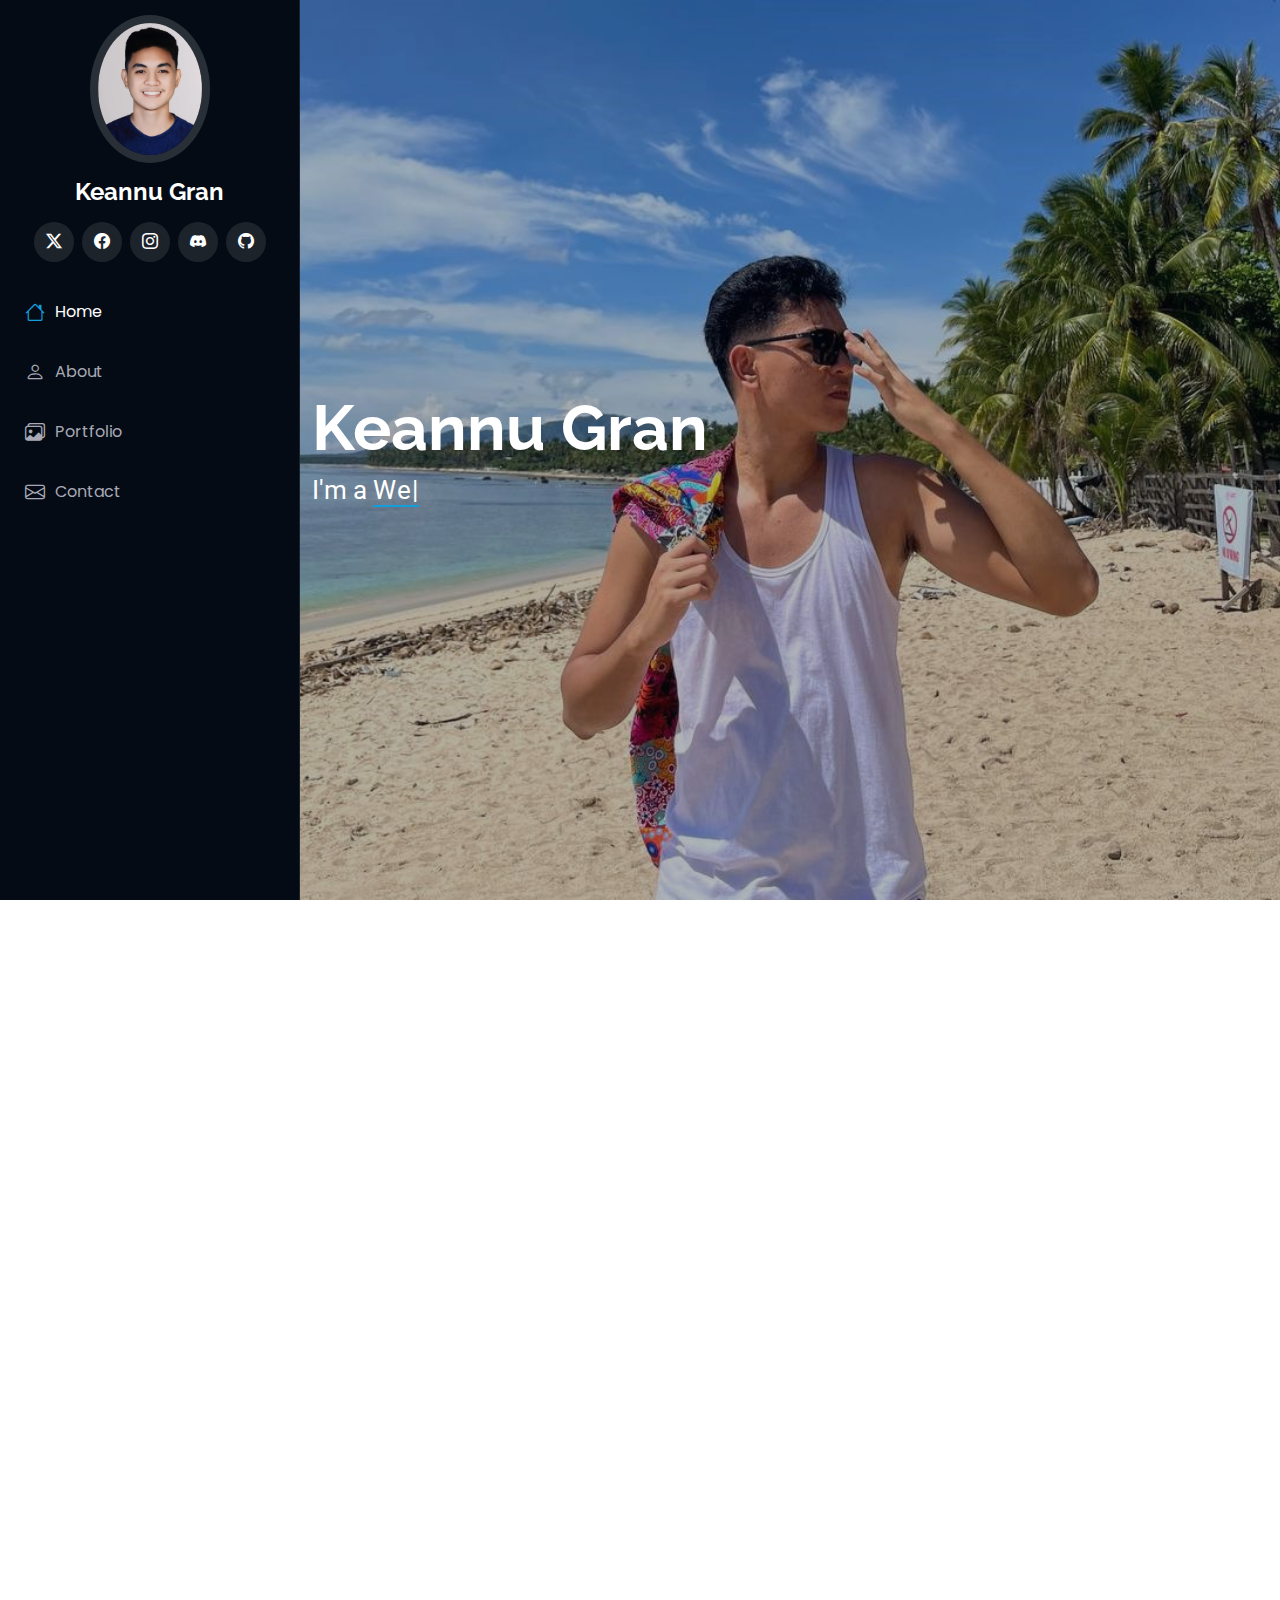
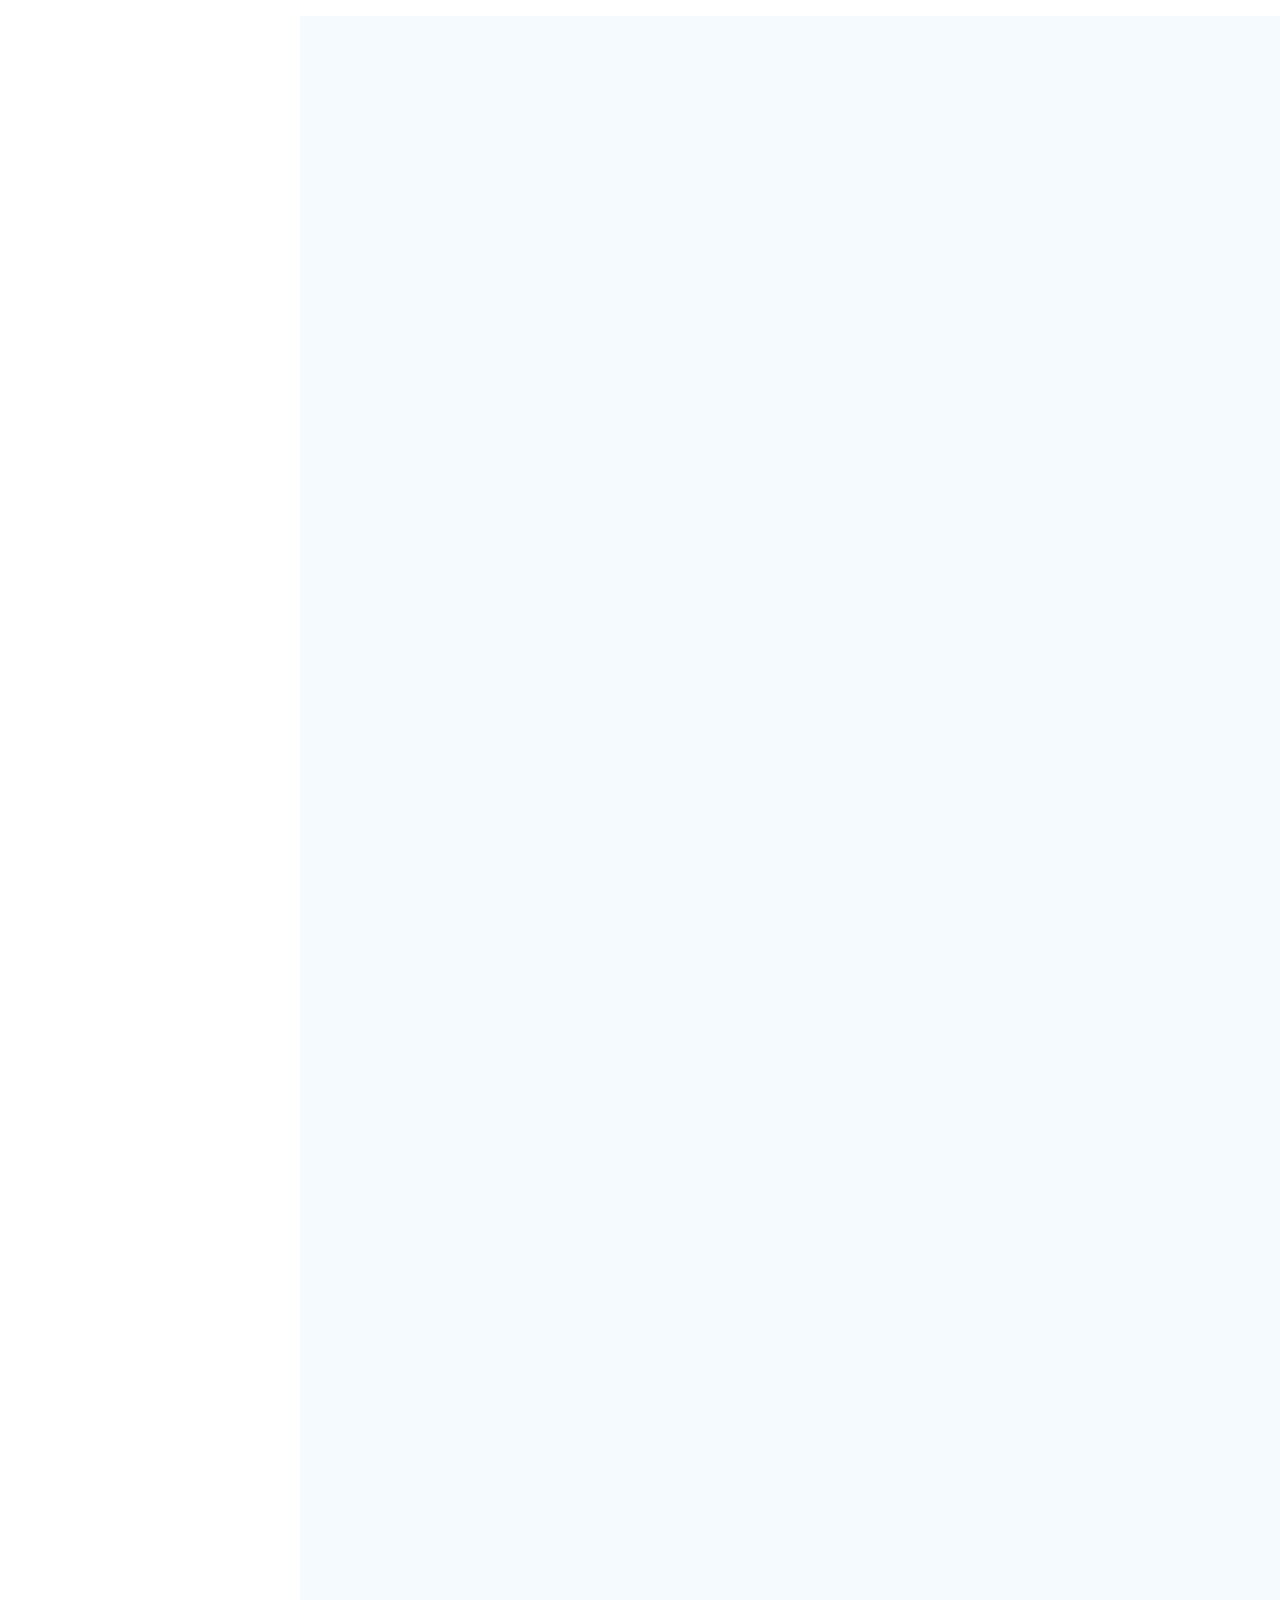
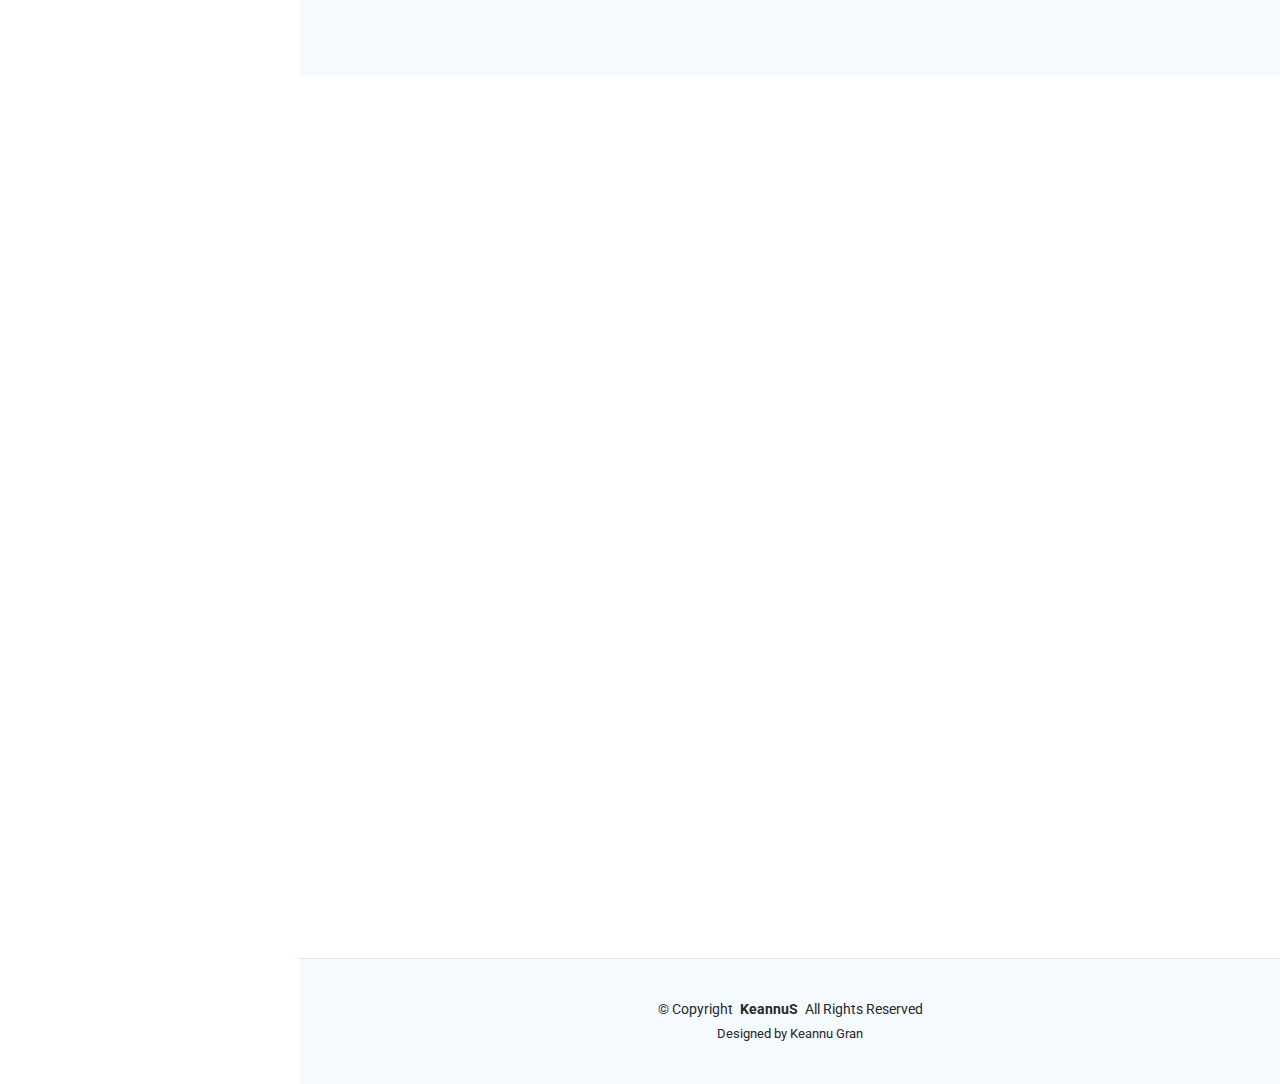
==== commit d7da0993: "UPDATE" ====
--- a/index.html
+++ b/index.html
@@ -1,375 +1,675 @@
 <!DOCTYPE html>
 <html lang="en">
-
-<head>
-  <meta charset="utf-8">
-  <meta content="width=device-width, initial-scale=1.0" name="viewport">
-  <title>Keannu Gran | Portfolio</title>
-  <meta content="" name="description">
-  <meta content="" name="keywords">
-
-  <!-- Favicons -->
-  <link href="assets/img/favicon.png" rel="icon">
-  <link href="assets/img/apple-touch-icon.png" rel="apple-touch-icon">
-
-  <!-- Fonts -->
-  <link href="https://fonts.googleapis.com" rel="preconnect">
-  <link href="https://fonts.gstatic.com" rel="preconnect" crossorigin>
-  <link href="https://fonts.googleapis.com/css2?family=Roboto:ital,wght@0,100;0,300;0,400;0,500;0,700;0,900;1,100;1,300;1,400;1,500;1,700;1,900&family=Poppins:ital,wght@0,100;0,200;0,300;0,400;0,500;0,600;0,700;0,800;0,900;1,100;1,200;1,300;1,400;1,500;1,600;1,700;1,800;1,900&family=Raleway:ital,wght@0,100;0,200;0,300;0,400;0,500;0,600;0,700;0,800;0,900;1,100;1,200;1,300;1,400;1,500;1,600;1,700;1,800;1,900&display=swap" rel="stylesheet">
-
-  <!-- Vendor CSS Files -->
-  <link href="assets/vendor/bootstrap/css/bootstrap.min.css" rel="stylesheet">
-  <link href="assets/vendor/bootstrap-icons/bootstrap-icons.css" rel="stylesheet">
-  <link href="assets/vendor/aos/aos.css" rel="stylesheet">
-  <link href="assets/vendor/glightbox/css/glightbox.min.css" rel="stylesheet">
-  <link href="assets/vendor/swiper/swiper-bundle.min.css" rel="stylesheet">
-
-  <!-- Main CSS File -->
-  <link href="assets/css/main.css" rel="stylesheet">
-</head>
-
-<body class="index-page">
-
-  <header id="header" class="header dark-background d-flex flex-column">
-    <i class="header-toggle d-xl-none bi bi-list"></i>
-
-    <div class="profile-img">
-      <img src="assets/img/my-profile-img.jpg" alt="" class="img-fluid rounded-circle">
-    </div>
-
-    <a href="index.html" class="logo d-flex align-items-center justify-content-center">
-      <h1 class="sitename">Keannu Gran</h1>
-    </a>
-
-    <div class="social-links text-center">
-      <a href="#" class="twitter"><i class="bi bi-twitter-x"></i></a>
-      <a href="#" class="facebook"><i class="bi bi-facebook"></i></a>
-      <a href="#" class="instagram"><i class="bi bi-instagram"></i></a>
-      <a href="#" class="discord"><i class="bi bi-discord"></i></a> 
-      <a href="#" class="github"><i class="bi bi-github"></i></a>
-    </div>
-
-    <nav id="navmenu" class="navmenu">
-      <ul>
-        <li><a href="#hero" class="active"><i class="bi bi-house navicon"></i>Home</a></li>
-        <li><a href="#about"><i class="bi bi-person navicon"></i> About</a></li>
-        <li><a href="#portfolio"><i class="bi bi-images navicon"></i> Portfolio</a></li>
-        <li><a href="#contact"><i class="bi bi-envelope navicon"></i> Contact</a></li>
-      </ul>
-    </nav>
-
-  </header>
-
-  <main class="main">
-
-    <!-- Hero Section -->
-    <section id="hero" class="hero section dark-background">
-
-      <img src="assets/img/home-bg.jpg" alt="" data-aos="fade-in" class="">
-
-      <div class="container" data-aos="fade-up" data-aos-delay="100">
-        <h2>Keannu Gran</h2>
-        <p>I'm a <span class="typed" data-typed-items="Web Developer, Mobile Developer, BSIT Student">Netizen</span><span class="typed-cursor typed-cursor--blink" aria-hidden="true"></span><span class="typed-cursor typed-cursor--blink" aria-hidden="true"></span></p>
-      </div>
-
-    </section>
-    <!-- /Hero Section -->
-
-    <!-- About Section -->
-    <section id="about" class="about section">
-
-      <!-- Section Title -->
-      <div class="container section-title" data-aos="fade-up">
-        <h2>About</h2>
-        <p>I adore singing and playing the acoustic guitar. As a highly goal-oriented individual, you’ll always find me immersed in some activity—I truly cherish every moment. Whether you place me in school or in church, my active spirit remains unwavering. And, of course, nurturing my spiritual self is a priority.</p>
-      </div>
-      <!-- End Section Title -->
-
-      <div class="container" data-aos="fade-up" data-aos-delay="100">
-
-        <div class="row gy-4 justify-content-center">
-          <div class="col-lg-4">
-            <img src="assets/img/my-profile-img.jpg" class="img-fluid" alt="">
-          </div>
-          <div class="col-lg-8 content">
-            <h2>App &amp; Web Developer.</h2>
-            <p class="fst-italic py-3">
-              Started making web and mobile applications to make projects for school and personal projects for our church's IT department needs.
-            </p>
-            <div class="row">
-              <div class="col-lg-6">
+    <head>
+        <meta charset="utf-8" />
+        <meta content="width=device-width, initial-scale=1.0" name="viewport" />
+        <title>Keannu Gran | Portfolio</title>
+        <meta content="" name="description" />
+        <meta content="" name="keywords" />
+
+        <!-- Fonts -->
+        <link href="https://fonts.googleapis.com" rel="preconnect" />
+        <link href="https://fonts.gstatic.com" rel="preconnect" crossorigin />
+        <link
+            href="https://fonts.googleapis.com/css2?family=Roboto:ital,wght@0,100;0,300;0,400;0,500;0,700;0,900;1,100;1,300;1,400;1,500;1,700;1,900&family=Poppins:ital,wght@0,100;0,200;0,300;0,400;0,500;0,600;0,700;0,800;0,900;1,100;1,200;1,300;1,400;1,500;1,600;1,700;1,800;1,900&family=Raleway:ital,wght@0,100;0,200;0,300;0,400;0,500;0,600;0,700;0,800;0,900;1,100;1,200;1,300;1,400;1,500;1,600;1,700;1,800;1,900&display=swap"
+            rel="stylesheet"
+        />
+
+        <!-- Vendor CSS Files -->
+        <link
+            href="assets/vendor/bootstrap/css/bootstrap.min.css"
+            rel="stylesheet"
+        />
+        <link
+            href="assets/vendor/bootstrap-icons/bootstrap-icons.css"
+            rel="stylesheet"
+        />
+        <link href="assets/vendor/aos/aos.css" rel="stylesheet" />
+        <link
+            href="assets/vendor/glightbox/css/glightbox.min.css"
+            rel="stylesheet"
+        />
+        <link
+            href="assets/vendor/swiper/swiper-bundle.min.css"
+            rel="stylesheet"
+        />
+
+        <!-- Main CSS File -->
+        <link href="assets/css/main.css" rel="stylesheet" />
+    </head>
+
+    <body class="index-page">
+        <header id="header" class="header dark-background d-flex flex-column">
+            <i class="header-toggle d-xl-none bi bi-list"></i>
+
+            <div class="profile-img">
+                <img
+                    src="assets/img/my-profile-img.jpg"
+                    alt=""
+                    class="img-fluid rounded-circle"
+                />
+            </div>
+
+            <a
+                href="index.html"
+                class="logo d-flex align-items-center justify-content-center"
+            >
+                <h1 class="sitename">Keannu Gran</h1>
+            </a>
+
+            <div class="social-links text-center">
+                <a href="#" class="twitter"><i class="bi bi-twitter-x"></i></a>
+                <a href="#" class="facebook"><i class="bi bi-facebook"></i></a>
+                <a href="#" class="instagram"
+                    ><i class="bi bi-instagram"></i
+                ></a>
+                <a href="#" class="discord"><i class="bi bi-discord"></i></a>
+                <a href="#" class="github"><i class="bi bi-github"></i></a>
+            </div>
+
+            <nav id="navmenu" class="navmenu">
                 <ul>
-                  <li><i class="bi bi-chevron-right"></i> <strong>Birthday:</strong> <span>19 June 2002</span></li>
-                  <li><i class="bi bi-chevron-right"></i> <strong>Website:</strong> <span>www.example.com</span></li>
-                  <li><i class="bi bi-chevron-right"></i> <strong>Phone:</strong> <span>+63 921-660-4786</span></li>
-                  <li><i class="bi bi-chevron-right"></i> <strong>City:</strong> <span>Panabo City,  Davao del Norte</span></li>
+                    <li>
+                        <a href="#hero" class="active"
+                            ><i class="bi bi-house navicon"></i>Home</a
+                        >
+                    </li>
+                    <li>
+                        <a href="#about"
+                            ><i class="bi bi-person navicon"></i> About</a
+                        >
+                    </li>
+                    <li>
+                        <a href="#portfolio"
+                            ><i class="bi bi-images navicon"></i> Portfolio</a
+                        >
+                    </li>
+                    <li>
+                        <a href="#contact"
+                            ><i class="bi bi-envelope navicon"></i> Contact</a
+                        >
+                    </li>
                 </ul>
-              </div>
-              <div class="col-lg-6">
-                <ul>
-                  <li><i class="bi bi-chevron-right"></i> <strong>Age:</strong> <span>22</span></li>
-                  <li><i class="bi bi-chevron-right"></i> <strong>Course:</strong> <span>BS in Information Technology</span></li>
-                  <li><i class="bi bi-chevron-right"></i> <strong>Email:</strong> <span>main.grankeannu@gmail.com</span></li>
-                  <li><i class="bi bi-chevron-right"></i> <strong>Religion:</strong> <span>Christian</span></li>
-                </ul>
-              </div>
-            </div>
-            <!-- <p class="py-3">
+            </nav>
+        </header>
+
+        <main class="main">
+            <!-- Hero Section -->
+            <section id="hero" class="hero section dark-background">
+                <img
+                    src="assets/img/home-bg.jpg"
+                    alt=""
+                    data-aos="fade-in"
+                    class=""
+                />
+
+                <div class="container" data-aos="fade-up" data-aos-delay="100">
+                    <h2>Keannu Gran</h2>
+                    <p>
+                        I'm a
+                        <span
+                            class="typed"
+                            data-typed-items="Web Developer, Mobile Developer, BSIT Student"
+                            >Netizen</span
+                        ><span
+                            class="typed-cursor typed-cursor--blink"
+                            aria-hidden="true"
+                        ></span
+                        ><span
+                            class="typed-cursor typed-cursor--blink"
+                            aria-hidden="true"
+                        ></span>
+                    </p>
+                </div>
+            </section>
+            <!-- /Hero Section -->
+
+            <!-- About Section -->
+            <section id="about" class="about section">
+                <!-- Section Title -->
+                <div class="container section-title" data-aos="fade-up">
+                    <h2>About</h2>
+                    <p>
+                        I adore singing and playing the acoustic guitar. As a
+                        highly goal-oriented individual, you’ll always find me
+                        immersed in some activity—I truly cherish every moment.
+                        Whether you place me in school or in church, my active
+                        spirit remains unwavering. And, of course, nurturing my
+                        spiritual self is a priority.
+                    </p>
+                </div>
+                <!-- End Section Title -->
+
+                <div class="container" data-aos="fade-up" data-aos-delay="100">
+                    <div class="row gy-4 justify-content-center">
+                        <div class="col-lg-4">
+                            <img
+                                src="assets/img/my-profile-img.jpg"
+                                class="img-fluid"
+                                alt=""
+                            />
+                        </div>
+                        <div class="col-lg-8 content">
+                            <h2>App &amp; Web Developer.</h2>
+                            <p class="fst-italic py-3">
+                                Started making web and mobile applications to
+                                make projects for school and personal projects
+                                for our church's IT department needs.
+                            </p>
+                            <div class="row">
+                                <div class="col-lg-6">
+                                    <ul>
+                                        <li>
+                                            <i class="bi bi-chevron-right"></i>
+                                            <strong>Birthday:</strong>
+                                            <span>19 June 2002</span>
+                                        </li>
+                                        <li>
+                                            <i class="bi bi-chevron-right"></i>
+                                            <strong>Website:</strong>
+                                            <span>www.example.com</span>
+                                        </li>
+                                        <li>
+                                            <i class="bi bi-chevron-right"></i>
+                                            <strong>Phone:</strong>
+                                            <span>+63 921-660-4786</span>
+                                        </li>
+                                        <li>
+                                            <i class="bi bi-chevron-right"></i>
+                                            <strong>City:</strong>
+                                            <span
+                                                >Panabo City, Davao del
+                                                Norte</span
+                                            >
+                                        </li>
+                                    </ul>
+                                </div>
+                                <div class="col-lg-6">
+                                    <ul>
+                                        <li>
+                                            <i class="bi bi-chevron-right"></i>
+                                            <strong>Age:</strong>
+                                            <span>22</span>
+                                        </li>
+                                        <li>
+                                            <i class="bi bi-chevron-right"></i>
+                                            <strong>Course:</strong>
+                                            <span
+                                                >BS in Information
+                                                Technology</span
+                                            >
+                                        </li>
+                                        <li>
+                                            <i class="bi bi-chevron-right"></i>
+                                            <strong>Email:</strong>
+                                            <span
+                                                >main.grankeannu@gmail.com</span
+                                            >
+                                        </li>
+                                        <li>
+                                            <i class="bi bi-chevron-right"></i>
+                                            <strong>Religion:</strong>
+                                            <span>Christian</span>
+                                        </li>
+                                    </ul>
+                                </div>
+                            </div>
+                            <!-- <p class="py-3">
               
             </p> -->
-          </div>
-        </div>
-
-      </div>
-      
-    </section><!-- /About Section -->
-
-    <!-- Skills Section -->
-    <section id="skills" class="skills section light-background">
-
-      <!-- Section Title -->
-      <div class="container section-title" data-aos="fade-up">
-        <h2>Skills</h2>
-        <p>I learned these skills throughout my college years, in doing school projects, personal projects, watching courses and self studying.</p>
-      </div><!-- End Section Title -->
-
-      <div class="container" data-aos="fade-up" data-aos-delay="100">
-
-        <div class="row skills-content skills-animation">
-
-          <div class="col-lg-6">
-
-            <div class="progress">
-              <span class="skill"><span>HTML</span> <i class="val">90%</i></span>
-              <div class="progress-bar-wrap">
-                <div class="progress-bar" role="progressbar" aria-valuenow="90" aria-valuemin="0" aria-valuemax="100"></div>
-              </div>
-            </div><!-- End Skills Item -->
-
-            <div class="progress">
-              <span class="skill"><span>CSS</span> <i class="val">70%</i></span>
-              <div class="progress-bar-wrap">
-                <div class="progress-bar" role="progressbar" aria-valuenow="70" aria-valuemin="0" aria-valuemax="100"></div>
-              </div>
-            </div><!-- End Skills Item -->
-
-            <div class="progress">
-              <span class="skill"><span>JavaScript</span> <i class="val">80%</i></span>
-              <div class="progress-bar-wrap">
-                <div class="progress-bar" role="progressbar" aria-valuenow="75" aria-valuemin="0" aria-valuemax="100"></div>
-              </div>
-            </div><!-- End Skills Item -->
-
-          </div>
-
-          <div class="col-lg-6">
-
-            <div class="progress">
-              <span class="skill"><span>PHP</span> <i class="val">80%</i></span>
-              <div class="progress-bar-wrap">
-                <div class="progress-bar" role="progressbar" aria-valuenow="80" aria-valuemin="0" aria-valuemax="100"></div>
-              </div>
-            </div><!-- End Skills Item -->
-
-            <div class="progress">
-              <span class="skill"><span>WordPress/CMS</span> <i class="val">50%</i></span>
-              <div class="progress-bar-wrap">
-                <div class="progress-bar" role="progressbar" aria-valuenow="50" aria-valuemin="0" aria-valuemax="100"></div>
-              </div>
-            </div><!-- End Skills Item -->
-
-            <div class="progress">
-              <span class="skill"><span>Flutter/Dart</span> <i class="val">90%</i></span>
-              <div class="progress-bar-wrap">
-                <div class="progress-bar" role="progressbar" aria-valuenow="90" aria-valuemin="0" aria-valuemax="100"></div>
-              </div>
-            </div><!-- End Skills Item -->
-
-          </div>
-
-        </div>
-
-      </div>
-
-    </section><!-- /Skills Section -->
-
-    <!-- Portfolio Section -->
-    <section id="portfolio" class="portfolio section light-background">
-
-      <!-- Section Title -->
-      <div class="container section-title" data-aos="fade-up">
-        <h2>Portfolio</h2>
-        <p>These are school and personal projects that I made, categorized in two which are web and mobile applications. Feel free to check it out!</p>
-      </div><!-- End Section Title -->
-
-      <div class="container">
-
-        <div class="isotope-layout" data-default-filter="*" data-layout="masonry" data-sort="original-order">
-
-          <ul class="portfolio-filters isotope-filters" data-aos="fade-up" data-aos-delay="100">
-            <li data-filter="*" class="filter-active">All</li>
-            <li data-filter=".filter-app">App</li>
-            <li data-filter=".filter-web">Web</li>
-          </ul><!-- End Portfolio Filters -->
-
-          <div class="row gy-4 isotope-container" data-aos="fade-up" data-aos-delay="200">
-
-            <div class="col-lg-4 col-md-6 portfolio-item isotope-item filter-app">
-              <div class="portfolio-content h-100">
-                <img src="assets/img/portfolio/crabcheck-1.jpg" class="img-fluid" alt="">
-                <div class="portfolio-info">
-                  <h4>CrabCheck</h4>
-                  <p>A Mobile App for crab edibility and identification.</p>
-                  <a href="assets/img/portfolio/crabcheck-1.jpg" title="CrabCheck" data-gallery="portfolio-gallery-app" class="glightbox preview-link"><i class="bi bi-zoom-in"></i></a>
-                  <a href="portfolio-details.html" title="More Details" class="details-link"><i class="bi bi-link-45deg"></i></a>
-                </div>
-              </div>
-            </div><!-- End Portfolio Item -->
-
-            <div class="col-lg-4 col-md-6 portfolio-item isotope-item filter-app">
-              <div class="portfolio-content h-100">
-                <img src="assets/img/portfolio/onelife-1.jpg" class="img-fluid" alt="">
-                <div class="portfolio-info">
-                  <h4>TIFMOROLI One Life App</h4>
-                  <p>A Mobile Reader App for one life, mentoring and leadership lessons.
-                  </p>
-                  <a href="assets/img/portfolio/onelife-1.jpg" title="TIFMOROLI One Life App" data-gallery="portfolio-gallery-app" class="glightbox preview-link"><i class="bi bi-zoom-in"></i></a>
-                  <a href="portfolio-details.html" title="More Details" class="details-link"><i class="bi bi-link-45deg"></i></a>
-                </div>
-              </div>
-            </div><!-- End Portfolio Item -->
-
-            <div class="col-lg-4 col-md-6 portfolio-item isotope-item filter-app">
-              <div class="portfolio-content h-100">
-                <img src="assets/img/portfolio/bormaheco-1.jpg" class="img-fluid" alt="">
-                <div class="portfolio-info">
-                  <h4>Bormaheco App(School Project)</h4>
-                  <p>A Mobile App for Bormaheco Inc. with Facebook and Google Authentication</p>
-                  <a href="assets/img/portfolio/bormaheco-1.jpg" title="Bormaheco App(School Project)" data-gallery="portfolio-gallery-app" class="glightbox preview-link"><i class="bi bi-zoom-in"></i></a>
-                  <a href="portfolio-details.html" title="More Details" class="details-link"><i class="bi bi-link-45deg"></i></a>
-                </div>
-              </div>
-            </div><!-- End Portfolio Item -->
-
-            <div class="col-lg-4 col-md-6 portfolio-item isotope-item filter-web">
-              <div class="portfolio-content h-100">
-                <img src="assets/img/portfolio/crabcheckweb-2.jpg" class="img-fluid" alt="">
-                <div class="portfolio-info">
-                  <h4>CrabCheck Web</h4>
-                  <p>A Web Dashboard exclusive for CAGRO Fisheries Section.</p>
-                  <a href="assets/img/portfolio/crabcheckweb-2.jpg" title="CrabCheck Web" data-gallery="portfolio-gallery-web" class="glightbox preview-link"><i class="bi bi-zoom-in"></i></a>
-                  <a href="portfolio-details.html" title="More Details" class="details-link"><i class="bi bi-link-45deg"></i></a>
-                </div>
-              </div>
-            </div><!-- End Portfolio Item -->
-
-            <div class="col-lg-4 col-md-6 portfolio-item isotope-item filter-web">
-              <div class="portfolio-content h-100">
-                <img src="assets/img/portfolio/moneywise-1.jpg" class="img-fluid" alt="">
-                <div class="portfolio-info">
-                  <h4>MoneyWise(School Project)</h4>
-                  <p>A money transfer system using PHP &amp Mysql</p>
-                  <a href="assets/img/portfolio/moneywise-1.jpg" title="MoneyWise(School Project)" data-gallery="portfolio-gallery-app" class="glightbox preview-link"><i class="bi bi-zoom-in"></i></a>
-                  <a href="portfolio-details.html" title="More Details" class="details-link"><i class="bi bi-link-45deg"></i></a>
-                </div>
-              </div>
-            </div><!-- End Portfolio Item -->
-
-          </div><!-- End Portfolio Container -->
-
-        </div>
-
-      </div>
-
-    </section><!-- /Portfolio Section -->
-
-    <!-- Contact Section -->
-    <section id="contact" class="contact section">
-
-      <!-- Section Title -->
-      <div class="container section-title" data-aos="fade-up">
-        <h2>Contact</h2>
-        <p>If you want to keep in touch, feel free to contact me and let's collaborate!</p>
-      </div><!-- End Section Title -->
-
-      <div class="container" data-aos="fade-up" data-aos-delay="100">
-
-        <div class="row gy-4">
-
-          <div class="col-lg-12">
-
-            <div class="info-wrap">
-              <div class="info-item d-flex" data-aos="fade-up" data-aos-delay="200">
-                <i class="bi bi-geo-alt flex-shrink-0"></i>
-                <div>
-                  <h3>Address</h3>
-                  <p>Prk. 2-B, Brgy. San Francisco, Panabo City, Davao del Norte</p>
-                </div>
-              </div><!-- End Info Item -->
-
-              <div class="info-item d-flex" data-aos="fade-up" data-aos-delay="300">
-                <i class="bi bi-telephone flex-shrink-0"></i>
-                <div>
-                  <h3>Call Me</h3>
-                  <p>+639216604786</p>
-                </div>
-              </div><!-- End Info Item -->
-
-              <div class="info-item d-flex" data-aos="fade-up" data-aos-delay="400">
-                <i class="bi bi-envelope flex-shrink-0"></i>
-                <div>
-                  <h3>Email Me</h3>
-                  <p>main.grankeannu@gmail.com</p>
-                </div>
-              </div><!-- End Info Item -->
-
-              <iframe src="https://www.google.com/maps/embed?pb=!1m14!1m12!1m3!1d494.6770044011148!2d125.6811176531018!3d7.307069633905716!2m3!1f0!2f0!3f0!3m2!1i1024!2i768!4f13.1!5e0!3m2!1sen!2sph!4v1721281777335!5m2!1sen!2sph" width="100%" height="270" style="border:0;" allowfullscreen="" loading="lazy" referrerpolicy="no-referrer-when-downgrade"></iframe>
+                        </div>
+                    </div>
+                </div>
+            </section>
+            <!-- /About Section -->
+
+            <!-- Skills Section -->
+            <section id="skills" class="skills section light-background">
+                <!-- Section Title -->
+                <div class="container section-title" data-aos="fade-up">
+                    <h2>Skills</h2>
+                    <p>
+                        I learned these skills throughout my college years, in
+                        doing school projects, personal projects, watching
+                        courses and self studying.
+                    </p>
+                </div>
+                <!-- End Section Title -->
+
+                <div class="container" data-aos="fade-up" data-aos-delay="100">
+                    <div class="row skills-content skills-animation">
+                        <div class="col-lg-6">
+                            <div class="progress">
+                                <span class="skill"
+                                    ><span>HTML</span>
+                                    <i class="val">90%</i></span
+                                >
+                                <div class="progress-bar-wrap">
+                                    <div
+                                        class="progress-bar"
+                                        role="progressbar"
+                                        aria-valuenow="90"
+                                        aria-valuemin="0"
+                                        aria-valuemax="100"
+                                    ></div>
+                                </div>
+                            </div>
+                            <!-- End Skills Item -->
+
+                            <div class="progress">
+                                <span class="skill"
+                                    ><span>CSS</span>
+                                    <i class="val">70%</i></span
+                                >
+                                <div class="progress-bar-wrap">
+                                    <div
+                                        class="progress-bar"
+                                        role="progressbar"
+                                        aria-valuenow="70"
+                                        aria-valuemin="0"
+                                        aria-valuemax="100"
+                                    ></div>
+                                </div>
+                            </div>
+                            <!-- End Skills Item -->
+
+                            <div class="progress">
+                                <span class="skill"
+                                    ><span>JavaScript</span>
+                                    <i class="val">80%</i></span
+                                >
+                                <div class="progress-bar-wrap">
+                                    <div
+                                        class="progress-bar"
+                                        role="progressbar"
+                                        aria-valuenow="75"
+                                        aria-valuemin="0"
+                                        aria-valuemax="100"
+                                    ></div>
+                                </div>
+                            </div>
+                            <!-- End Skills Item -->
+                        </div>
+
+                        <div class="col-lg-6">
+                            <div class="progress">
+                                <span class="skill"
+                                    ><span>PHP</span>
+                                    <i class="val">80%</i></span
+                                >
+                                <div class="progress-bar-wrap">
+                                    <div
+                                        class="progress-bar"
+                                        role="progressbar"
+                                        aria-valuenow="80"
+                                        aria-valuemin="0"
+                                        aria-valuemax="100"
+                                    ></div>
+                                </div>
+                            </div>
+                            <!-- End Skills Item -->
+
+                            <div class="progress">
+                                <span class="skill"
+                                    ><span>WordPress/CMS</span>
+                                    <i class="val">50%</i></span
+                                >
+                                <div class="progress-bar-wrap">
+                                    <div
+                                        class="progress-bar"
+                                        role="progressbar"
+                                        aria-valuenow="50"
+                                        aria-valuemin="0"
+                                        aria-valuemax="100"
+                                    ></div>
+                                </div>
+                            </div>
+                            <!-- End Skills Item -->
+
+                            <div class="progress">
+                                <span class="skill"
+                                    ><span>Flutter/Dart</span>
+                                    <i class="val">90%</i></span
+                                >
+                                <div class="progress-bar-wrap">
+                                    <div
+                                        class="progress-bar"
+                                        role="progressbar"
+                                        aria-valuenow="90"
+                                        aria-valuemin="0"
+                                        aria-valuemax="100"
+                                    ></div>
+                                </div>
+                            </div>
+                            <!-- End Skills Item -->
+                        </div>
+                    </div>
+                </div>
+            </section>
+            <!-- /Skills Section -->
+
+            <!-- Portfolio Section -->
+            <section id="portfolio" class="portfolio section light-background">
+                <!-- Section Title -->
+                <div class="container section-title" data-aos="fade-up">
+                    <h2>Portfolio</h2>
+                    <p>
+                        These are school and personal projects that I made,
+                        categorized in two which are web and mobile
+                        applications. Feel free to check it out!
+                    </p>
+                </div>
+                <!-- End Section Title -->
+
+                <div class="container">
+                    <div
+                        class="isotope-layout"
+                        data-default-filter="*"
+                        data-layout="masonry"
+                        data-sort="original-order"
+                    >
+                        <ul
+                            class="portfolio-filters isotope-filters"
+                            data-aos="fade-up"
+                            data-aos-delay="100"
+                        >
+                            <li data-filter="*" class="filter-active">All</li>
+                            <li data-filter=".filter-app">App</li>
+                            <li data-filter=".filter-web">Web</li>
+                        </ul>
+                        <!-- End Portfolio Filters -->
+
+                        <div
+                            class="row gy-4 isotope-container"
+                            data-aos="fade-up"
+                            data-aos-delay="200"
+                        >
+                            <div
+                                class="col-lg-4 col-md-6 portfolio-item isotope-item filter-app"
+                            >
+                                <div class="portfolio-content h-100">
+                                    <img
+                                        src="assets/img/portfolio/crabcheck-1.jpg"
+                                        class="img-fluid"
+                                        alt=""
+                                    />
+                                    <div class="portfolio-info">
+                                        <h4>CrabCheck</h4>
+                                        <p>
+                                            A Mobile App for crab edibility and
+                                            identification.
+                                        </p>
+                                        <a
+                                            href="assets/img/portfolio/crabcheck-1.jpg"
+                                            title="CrabCheck"
+                                            data-gallery="portfolio-gallery-app"
+                                            class="glightbox preview-link"
+                                            ><i class="bi bi-zoom-in"></i
+                                        ></a>
+                                        <a
+                                            href="portfolio-details.html"
+                                            title="More Details"
+                                            class="details-link"
+                                            ><i class="bi bi-link-45deg"></i
+                                        ></a>
+                                    </div>
+                                </div>
+                            </div>
+                            <!-- End Portfolio Item -->
+
+                            <div
+                                class="col-lg-4 col-md-6 portfolio-item isotope-item filter-app"
+                            >
+                                <div class="portfolio-content h-100">
+                                    <img
+                                        src="assets/img/portfolio/onelife-1.jpg"
+                                        class="img-fluid"
+                                        alt=""
+                                    />
+                                    <div class="portfolio-info">
+                                        <h4>TIFMOROLI One Life App</h4>
+                                        <p>
+                                            A Mobile Reader App for one life,
+                                            mentoring and leadership lessons.
+                                        </p>
+                                        <a
+                                            href="assets/img/portfolio/onelife-1.jpg"
+                                            title="TIFMOROLI One Life App"
+                                            data-gallery="portfolio-gallery-app"
+                                            class="glightbox preview-link"
+                                            ><i class="bi bi-zoom-in"></i
+                                        ></a>
+                                        <a
+                                            href="portfolio-details.html"
+                                            title="More Details"
+                                            class="details-link"
+                                            ><i class="bi bi-link-45deg"></i
+                                        ></a>
+                                    </div>
+                                </div>
+                            </div>
+                            <!-- End Portfolio Item -->
+
+                            <div
+                                class="col-lg-4 col-md-6 portfolio-item isotope-item filter-app"
+                            >
+                                <div class="portfolio-content h-100">
+                                    <img
+                                        src="assets/img/portfolio/bormaheco-1.jpg"
+                                        class="img-fluid"
+                                        alt=""
+                                    />
+                                    <div class="portfolio-info">
+                                        <h4>Bormaheco App(School Project)</h4>
+                                        <p>
+                                            A Mobile App for Bormaheco Inc. with
+                                            Facebook and Google Authentication
+                                        </p>
+                                        <a
+                                            href="assets/img/portfolio/bormaheco-1.jpg"
+                                            title="Bormaheco App(School Project)"
+                                            data-gallery="portfolio-gallery-app"
+                                            class="glightbox preview-link"
+                                            ><i class="bi bi-zoom-in"></i
+                                        ></a>
+                                        <a
+                                            href="portfolio-details.html"
+                                            title="More Details"
+                                            class="details-link"
+                                            ><i class="bi bi-link-45deg"></i
+                                        ></a>
+                                    </div>
+                                </div>
+                            </div>
+                            <!-- End Portfolio Item -->
+
+                            <div
+                                class="col-lg-4 col-md-6 portfolio-item isotope-item filter-web"
+                            >
+                                <div class="portfolio-content h-100">
+                                    <img
+                                        src="assets/img/portfolio/crabcheckweb-2.jpg"
+                                        class="img-fluid"
+                                        alt=""
+                                    />
+                                    <div class="portfolio-info">
+                                        <h4>CrabCheck Web</h4>
+                                        <p>
+                                            A Web Dashboard exclusive for CAGRO
+                                            Fisheries Section.
+                                        </p>
+                                        <a
+                                            href="assets/img/portfolio/crabcheckweb-2.jpg"
+                                            title="CrabCheck Web"
+                                            data-gallery="portfolio-gallery-web"
+                                            class="glightbox preview-link"
+                                            ><i class="bi bi-zoom-in"></i
+                                        ></a>
+                                        <a
+                                            href="portfolio-details.html"
+                                            title="More Details"
+                                            class="details-link"
+                                            ><i class="bi bi-link-45deg"></i
+                                        ></a>
+                                    </div>
+                                </div>
+                            </div>
+                            <!-- End Portfolio Item -->
+
+                            <div
+                                class="col-lg-4 col-md-6 portfolio-item isotope-item filter-web"
+                            >
+                                <div class="portfolio-content h-100">
+                                    <img
+                                        src="assets/img/portfolio/moneywise-1.jpg"
+                                        class="img-fluid"
+                                        alt=""
+                                    />
+                                    <div class="portfolio-info">
+                                        <h4>MoneyWise(School Project)</h4>
+                                        <p>
+                                            A money transfer system using PHP
+                                            &amp Mysql
+                                        </p>
+                                        <a
+                                            href="assets/img/portfolio/moneywise-1.jpg"
+                                            title="MoneyWise(School Project)"
+                                            data-gallery="portfolio-gallery-app"
+                                            class="glightbox preview-link"
+                                            ><i class="bi bi-zoom-in"></i
+                                        ></a>
+                                        <a
+                                            href="portfolio-details.html"
+                                            title="More Details"
+                                            class="details-link"
+                                            ><i class="bi bi-link-45deg"></i
+                                        ></a>
+                                    </div>
+                                </div>
+                            </div>
+                            <!-- End Portfolio Item -->
+                        </div>
+                        <!-- End Portfolio Container -->
+                    </div>
+                </div>
+            </section>
+            <!-- /Portfolio Section -->
+
+            <!-- Contact Section -->
+            <section id="contact" class="contact section">
+                <!-- Section Title -->
+                <div class="container section-title" data-aos="fade-up">
+                    <h2>Contact</h2>
+                    <p>
+                        If you want to keep in touch, feel free to contact me
+                        and let's collaborate!
+                    </p>
+                </div>
+                <!-- End Section Title -->
+
+                <div class="container" data-aos="fade-up" data-aos-delay="100">
+                    <div class="row gy-4">
+                        <div class="col-lg-12">
+                            <div class="info-wrap">
+                                <div
+                                    class="info-item d-flex"
+                                    data-aos="fade-up"
+                                    data-aos-delay="200"
+                                >
+                                    <i class="bi bi-geo-alt flex-shrink-0"></i>
+                                    <div>
+                                        <h3>Address</h3>
+                                        <p>
+                                            Prk. 2-B, Brgy. San Francisco,
+                                            Panabo City, Davao del Norte
+                                        </p>
+                                    </div>
+                                </div>
+                                <!-- End Info Item -->
+
+                                <div
+                                    class="info-item d-flex"
+                                    data-aos="fade-up"
+                                    data-aos-delay="300"
+                                >
+                                    <i
+                                        class="bi bi-telephone flex-shrink-0"
+                                    ></i>
+                                    <div>
+                                        <h3>Call Me</h3>
+                                        <p>+639216604786</p>
+                                    </div>
+                                </div>
+                                <!-- End Info Item -->
+
+                                <div
+                                    class="info-item d-flex"
+                                    data-aos="fade-up"
+                                    data-aos-delay="400"
+                                >
+                                    <i class="bi bi-envelope flex-shrink-0"></i>
+                                    <div>
+                                        <h3>Email Me</h3>
+                                        <p>main.grankeannu@gmail.com</p>
+                                    </div>
+                                </div>
+                                <!-- End Info Item -->
+
+                                <iframe
+                                    src="https://www.google.com/maps/embed?pb=!1m14!1m12!1m3!1d494.6770044011148!2d125.6811176531018!3d7.307069633905716!2m3!1f0!2f0!3f0!3m2!1i1024!2i768!4f13.1!5e0!3m2!1sen!2sph!4v1721281777335!5m2!1sen!2sph"
+                                    width="100%"
+                                    height="270"
+                                    style="border: 0"
+                                    allowfullscreen=""
+                                    loading="lazy"
+                                    referrerpolicy="no-referrer-when-downgrade"
+                                ></iframe>
+                            </div>
+                        </div>
+                        <!-- End Contact Form -->
+                    </div>
+                </div>
+            </section>
+            <!-- /Contact Section -->
+        </main>
+
+        <footer id="footer" class="footer position-relative light-background">
+            <div class="container">
+                <div class="copyright text-center">
+                    <p>
+                        © <span>Copyright</span>
+                        <strong class="px-1 sitename">KeannuS</strong>
+                        <span>All Rights Reserved</span>
+                    </p>
+                </div>
+                <div class="credits">Designed by Keannu Gran</div>
             </div>
-          </div>
-          <!-- End Contact Form -->
-
-        </div>
-
-      </div>
-
-    </section><!-- /Contact Section -->
-
-  </main>
-
-  <footer id="footer" class="footer position-relative light-background">
-
-    <div class="container">
-      <div class="copyright text-center ">
-        <p>© <span>Copyright</span> <strong class="px-1 sitename">KeannuS</strong> <span>All Rights Reserved</span></p>
-      </div>
-      <div class="credits">
-        Designed by Keannu Gran
-      </div>
-    </div>
-
-  </footer>
-
-  <!-- Scroll Top -->
-  <a href="#" id="scroll-top" class="scroll-top d-flex align-items-center justify-content-center"><i class="bi bi-arrow-up-short"></i></a>
-
-  <!-- Preloader -->
-  <div id="preloader"></div>
-
-  <!-- Vendor JS Files -->
-  <script src="assets/vendor/bootstrap/js/bootstrap.bundle.min.js"></script>
-  <script src="assets/vendor/php-email-form/validate.js"></script>
-  <script src="assets/vendor/aos/aos.js"></script>
-  <script src="assets/vendor/typed.js/typed.umd.js"></script>
-  <script src="assets/vendor/purecounter/purecounter_vanilla.js"></script>
-  <script src="assets/vendor/waypoints/noframework.waypoints.js"></script>
-  <script src="assets/vendor/glightbox/js/glightbox.min.js"></script>
-  <script src="assets/vendor/imagesloaded/imagesloaded.pkgd.min.js"></script>
-  <script src="assets/vendor/isotope-layout/isotope.pkgd.min.js"></script>
-  <script src="assets/vendor/swiper/swiper-bundle.min.js"></script>
-
-  <!-- Main JS File -->
-  <script src="assets/js/main.js"></script>
-
-</body>
-
-</html>+        </footer>
+
+        <!-- Scroll Top -->
+        <a
+            href="#"
+            id="scroll-top"
+            class="scroll-top d-flex align-items-center justify-content-center"
+            ><i class="bi bi-arrow-up-short"></i
+        ></a>
+
+        <!-- Preloader -->
+        <div id="preloader"></div>
+
+        <!-- Vendor JS Files -->
+        <script src="assets/vendor/bootstrap/js/bootstrap.bundle.min.js"></script>
+        <script src="assets/vendor/php-email-form/validate.js"></script>
+        <script src="assets/vendor/aos/aos.js"></script>
+        <script src="assets/vendor/typed.js/typed.umd.js"></script>
+        <script src="assets/vendor/purecounter/purecounter_vanilla.js"></script>
+        <script src="assets/vendor/waypoints/noframework.waypoints.js"></script>
+        <script src="assets/vendor/glightbox/js/glightbox.min.js"></script>
+        <script src="assets/vendor/imagesloaded/imagesloaded.pkgd.min.js"></script>
+        <script src="assets/vendor/isotope-layout/isotope.pkgd.min.js"></script>
+        <script src="assets/vendor/swiper/swiper-bundle.min.js"></script>
+
+        <!-- Main JS File -->
+        <script src="assets/js/main.js"></script>
+    </body>
+</html>
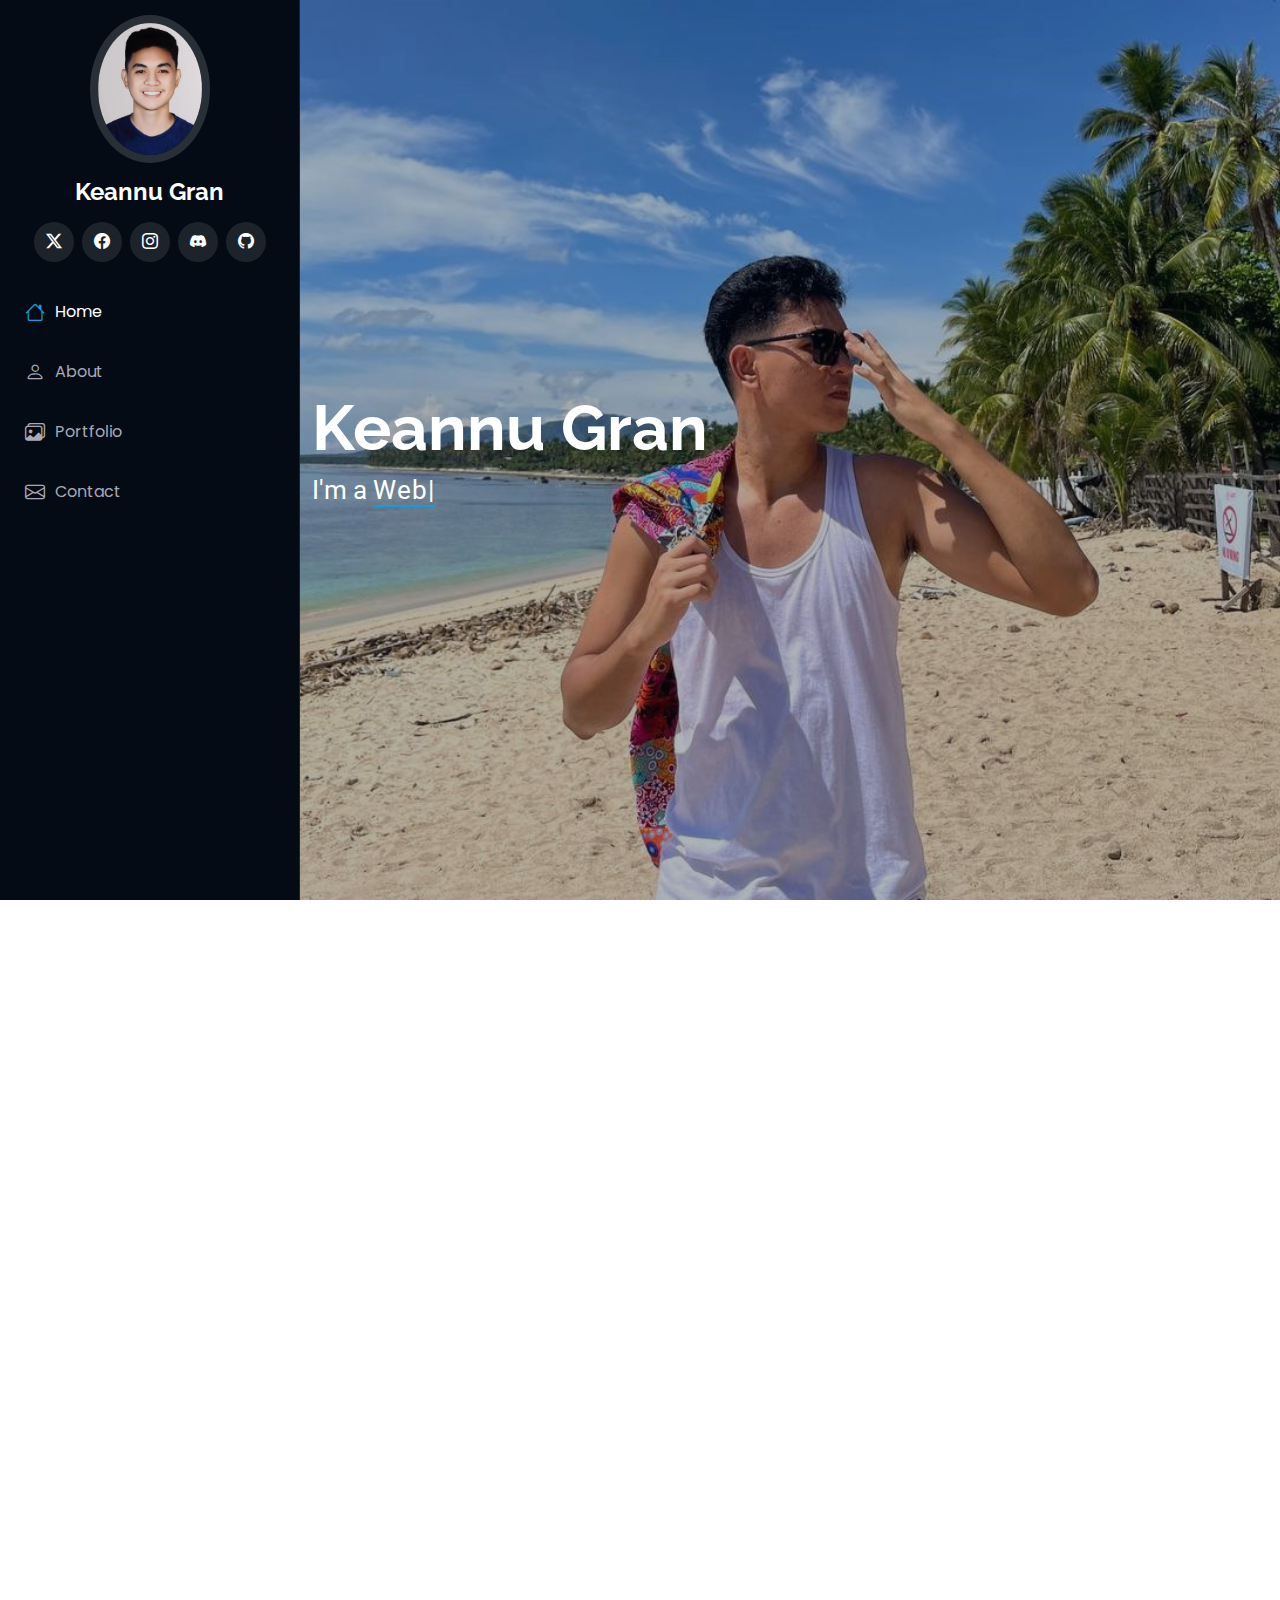
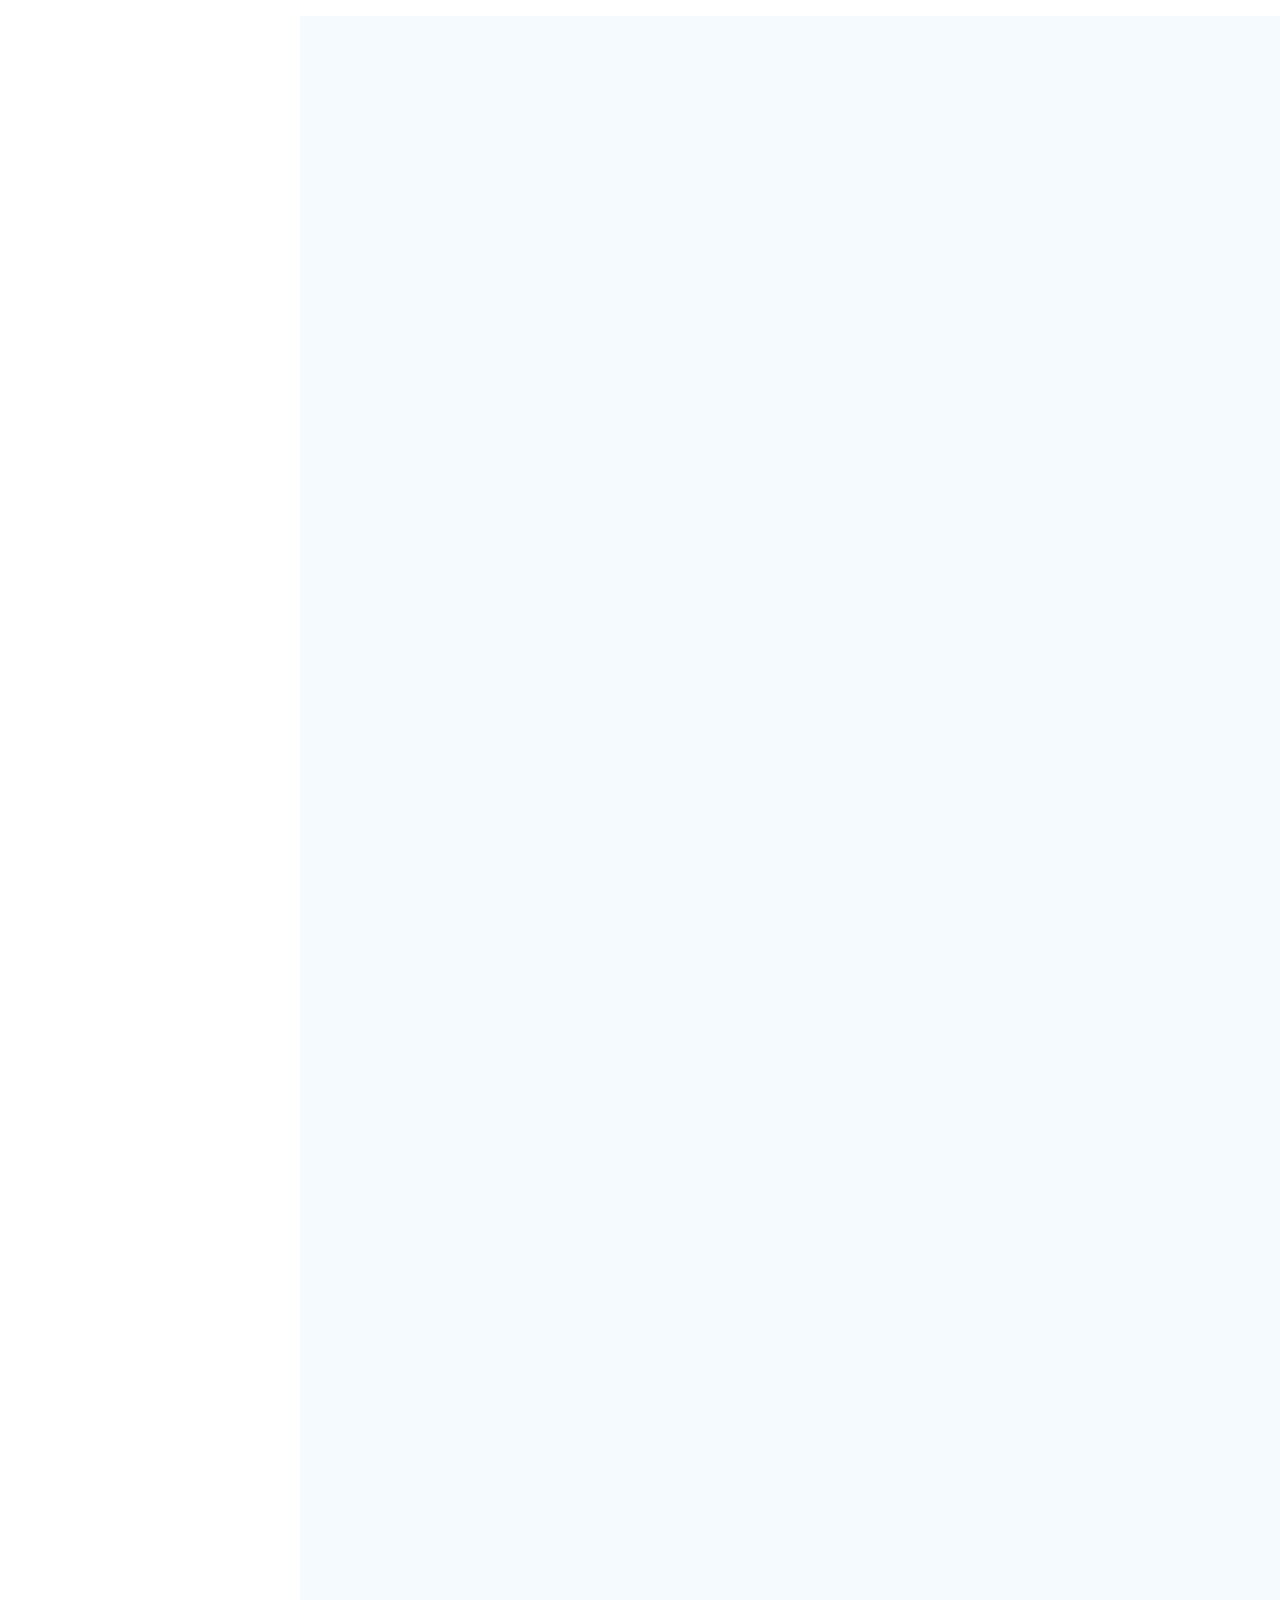
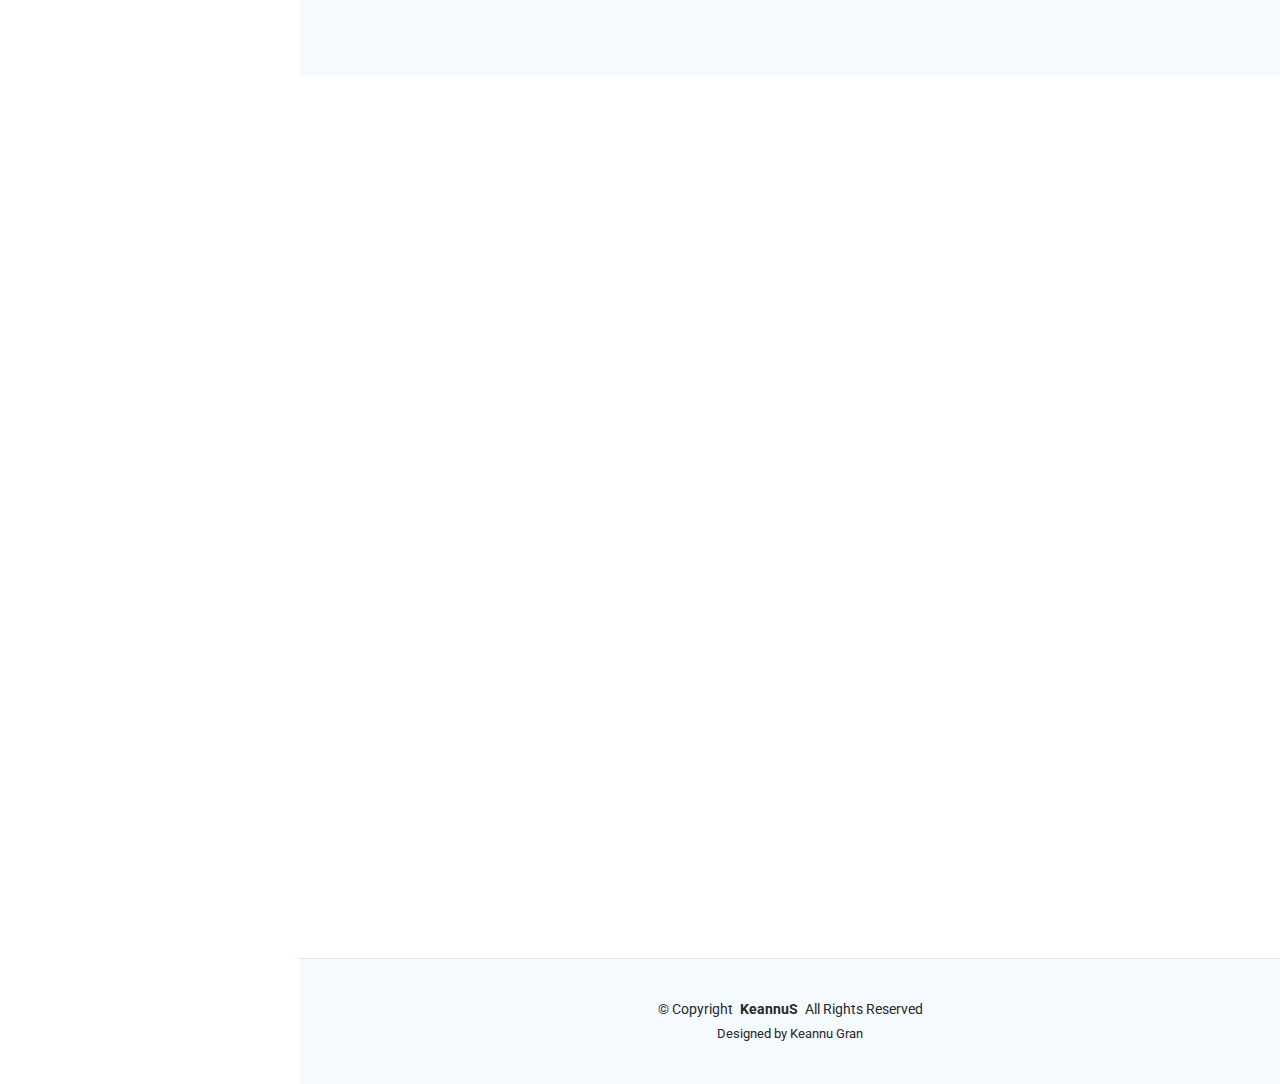
==== commit 4481167e: "ADD social links" ====
--- a/index.html
+++ b/index.html
@@ -6,6 +6,12 @@
         <title>Keannu Gran | Portfolio</title>
         <meta content="" name="description" />
         <meta content="" name="keywords" />
+
+        <!-- FavIcon -->
+        <link rel="apple-touch-icon" sizes="180x180" href="assets/img/apple-touch-icon.png">
+        <link rel="icon" type="image/png" sizes="32x32" href="assets/img/favicon-32x32.png">
+        <link rel="icon" type="image/png" sizes="16x16" href="assets/img/favicon-16x16.png">
+        <link rel="manifest" href="assets/img/site.webmanifest">
 
         <!-- Fonts -->
         <link href="https://fonts.googleapis.com" rel="preconnect" />
@@ -58,13 +64,13 @@
             </a>
 
             <div class="social-links text-center">
-                <a href="#" class="twitter"><i class="bi bi-twitter-x"></i></a>
-                <a href="#" class="facebook"><i class="bi bi-facebook"></i></a>
-                <a href="#" class="instagram"
+                <a href="https://twitter.com/nrgbnnk" class="twitter"><i class="bi bi-twitter-x"></i></a>
+                <a href="https://www.facebook.com/keannugran061902" class="facebook"><i class="bi bi-facebook"></i></a>
+                <a href="https://www.instagram.com/knnbgrn/" class="instagram"
                     ><i class="bi bi-instagram"></i
                 ></a>
                 <a href="#" class="discord"><i class="bi bi-discord"></i></a>
-                <a href="#" class="github"><i class="bi bi-github"></i></a>
+                <a href="https://github.com/keannugran19" class="github"><i class="bi bi-github"></i></a>
             </div>
 
             <nav id="navmenu" class="navmenu">
